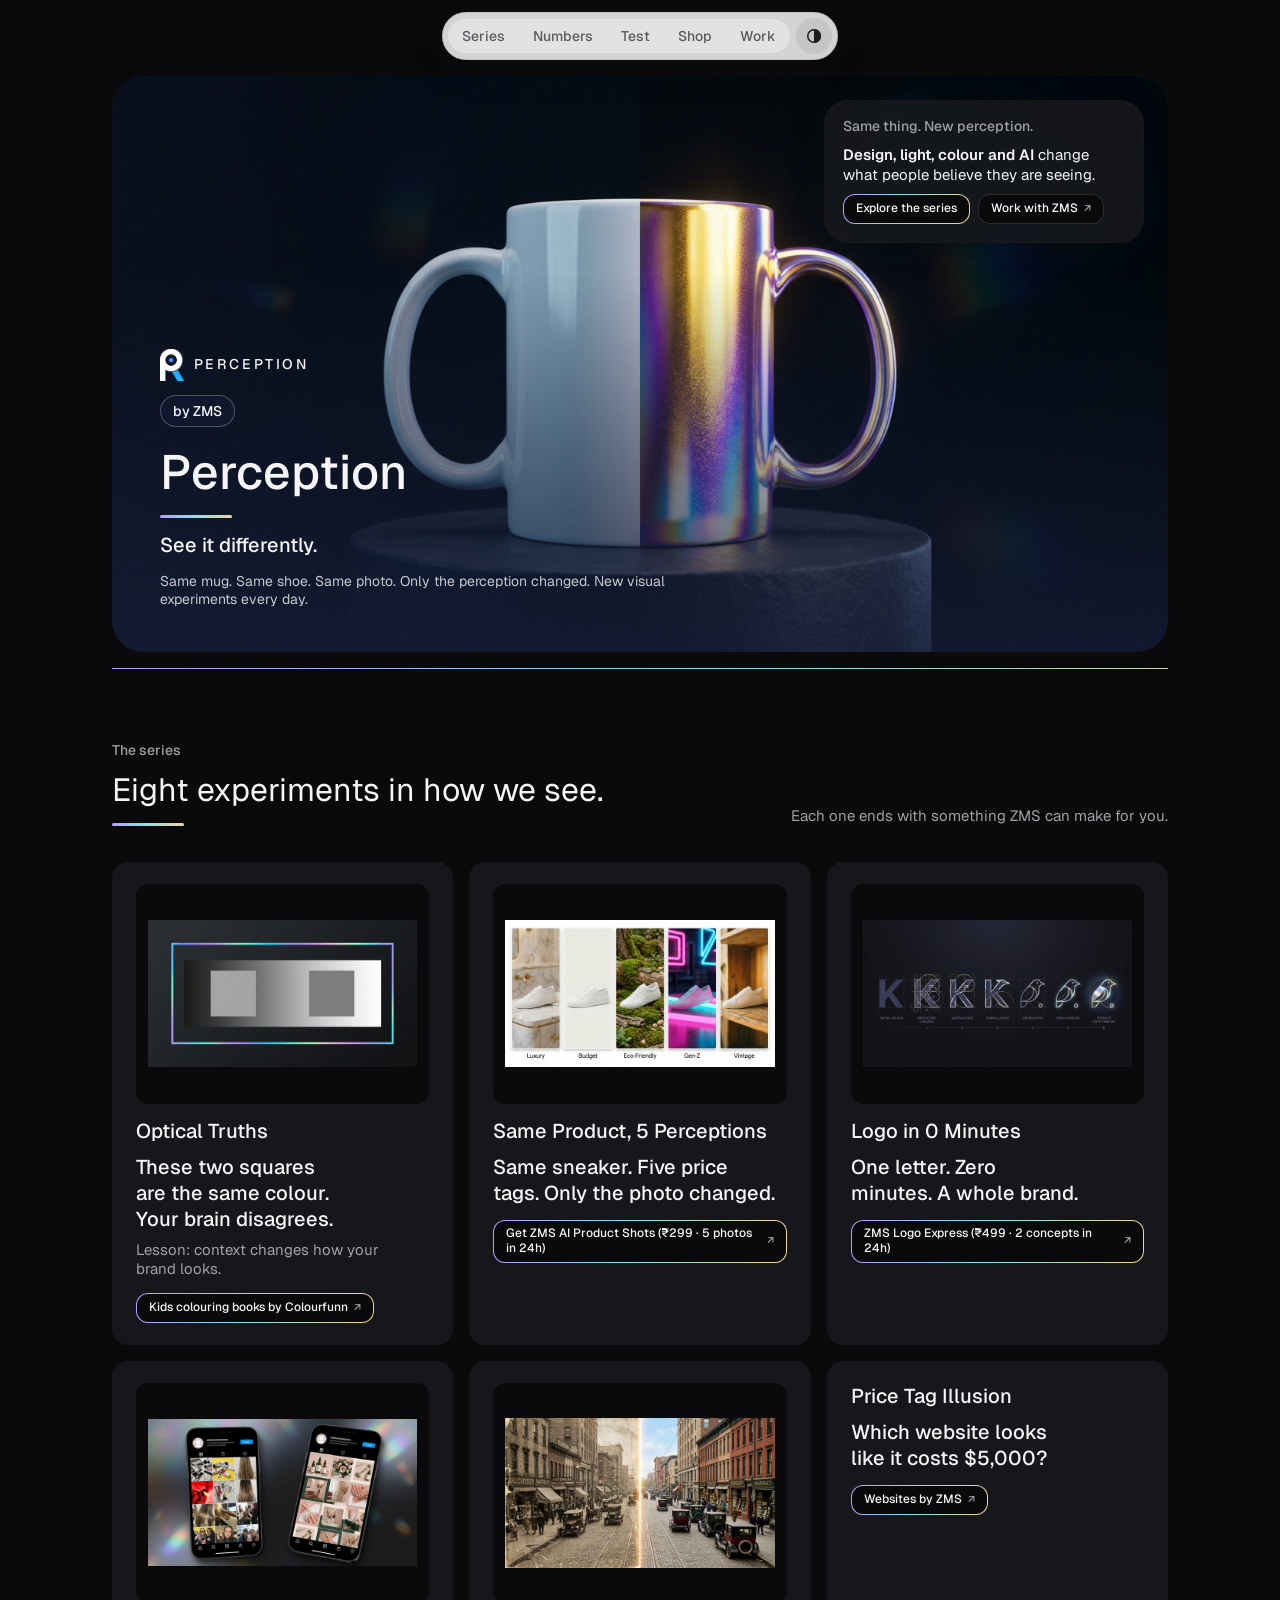
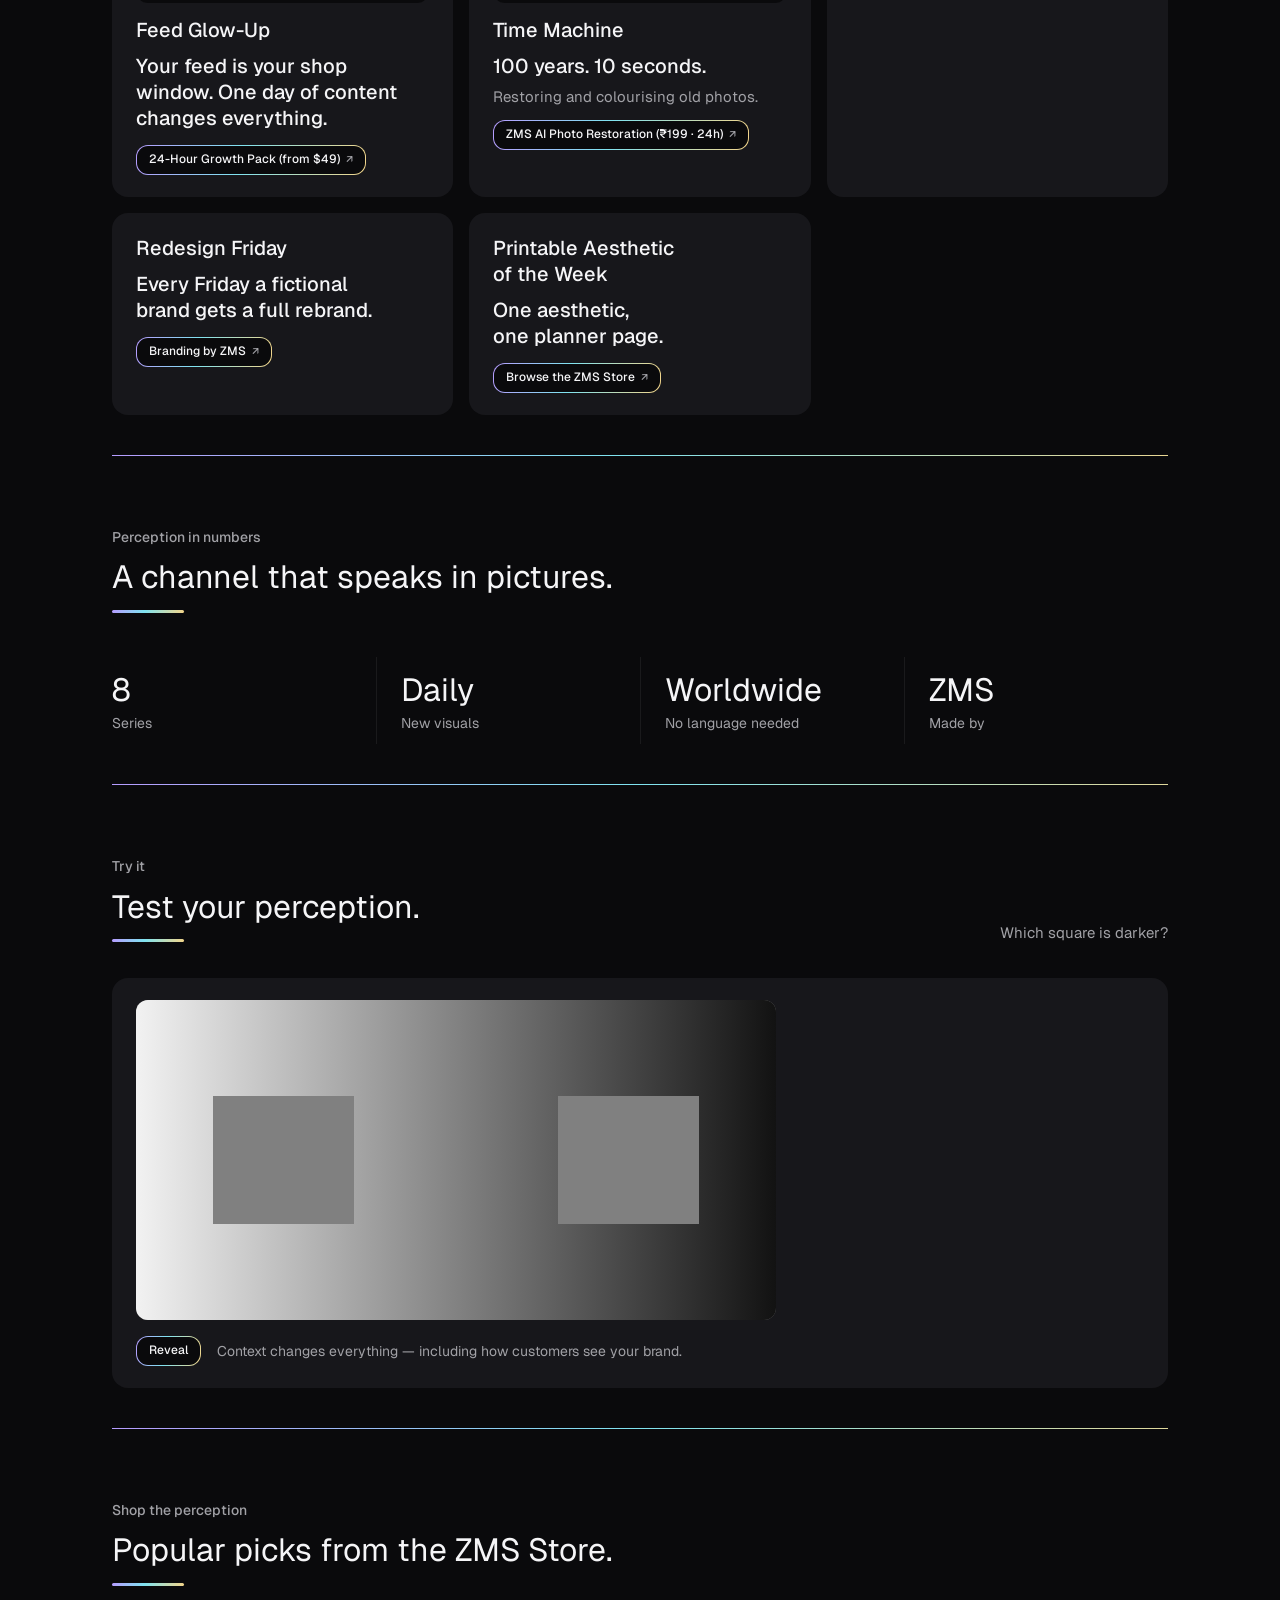
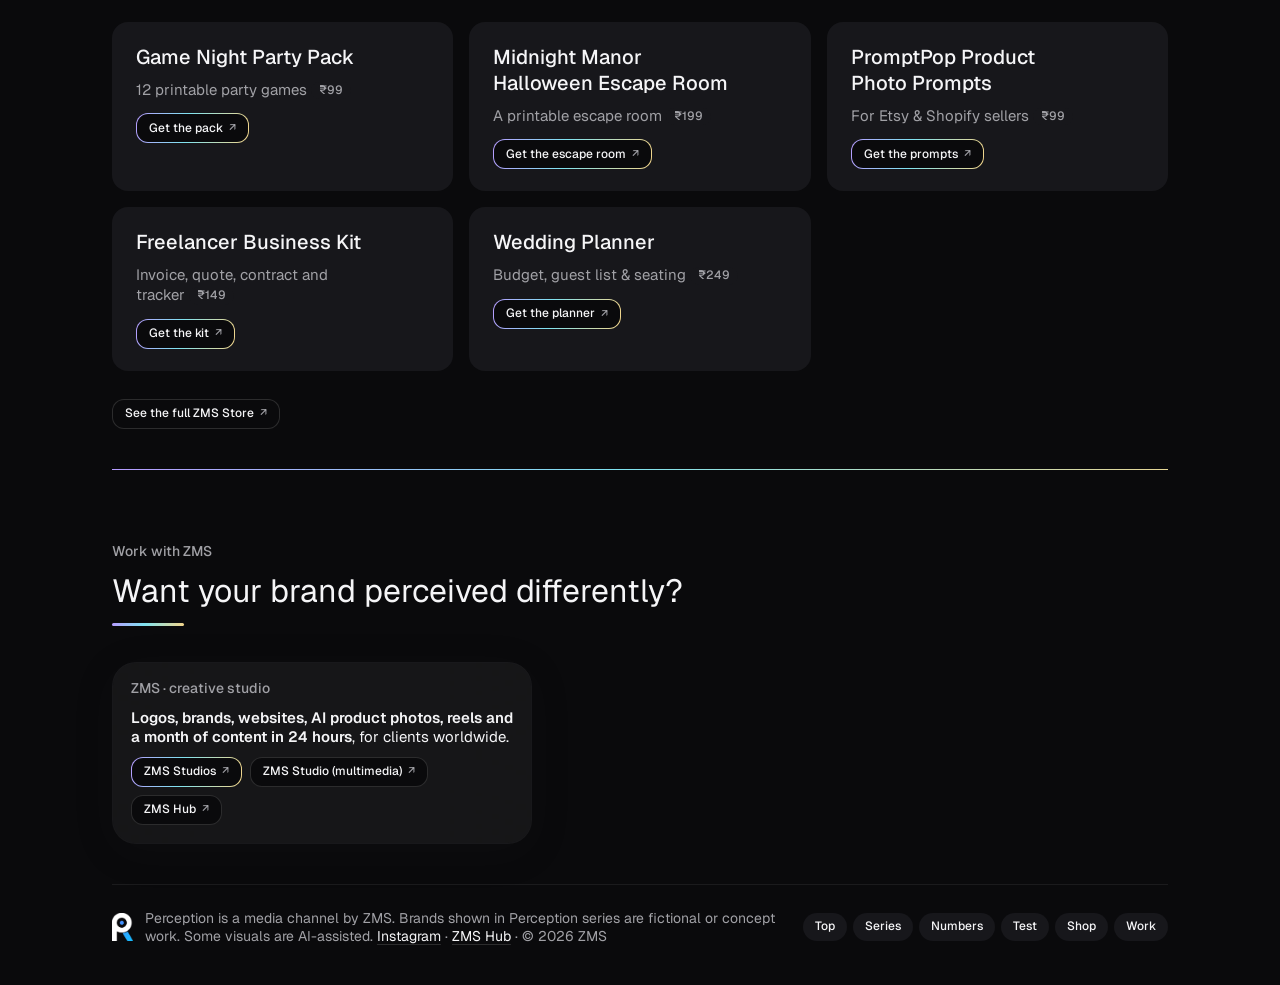
==== perception/index.html @ f908255f "Launch Perception hub" ====
<!doctype html>
<html lang="en" data-theme="dark">
  <head>
    <meta charset="utf-8" />
    <meta name="viewport" content="width=device-width, initial-scale=1" />
    <title>Perception by ZMS — See it differently.</title>
    <link rel="preconnect" href="https://fonts.googleapis.com" />
    <link rel="preconnect" href="https://fonts.gstatic.com" crossorigin />
    <link
      rel="stylesheet"
      href="https://fonts.googleapis.com/css2?family=Geist:wght@400;500;600&family=Geist+Mono:wght@400&display=swap"
    />
    <link rel="icon" type="image/png" href="perception-avatar.png" />
    <link rel="apple-touch-icon" href="perception-avatar.png" />
    <link rel="stylesheet" href="zms-ui.css" />
    <link rel="stylesheet" href="zms-ui-hero.css" />
    <style>
      /* Perception look: near-black page with a holographic chrome accent */
      :root {
        --x-holo: linear-gradient(100deg, #b69cff 0%, #7fe3f0 45%, #f3d58a 100%);
      }
      :root[data-theme="dark"] {
        --fill-primary-on: #0a0a0c;
        --fill-tertiary: #17171b;
      }
      .x-holo::after {
        content: "";
        display: block;
        width: 72px;
        height: 3px;
        margin-top: 12px;
        border-radius: var(--r-pill);
        background: var(--x-holo);
      }
      .main > .section {
        border-top: 1px solid transparent;
        border-image: var(--x-holo) 1;
        border-image-width: 1px 0 0 0;
      }
      .x-chrome {
        border: 1px solid transparent;
        background:
          linear-gradient(var(--fill-primary-on), var(--fill-primary-on)) padding-box,
          var(--x-holo) border-box;
      }

      /* Test your perception */
      .x-illusion {
        display: grid;
        gap: 16px;
        padding: 22px 24px;
        border-radius: var(--r-m);
        background: var(--fill-tertiary);
      }
      .x-illusion__stage {
        position: relative;
        aspect-ratio: 2 / 1;
        max-height: 320px;
        border-radius: var(--r-s);
        overflow: hidden;
        background: #6e6e6e;
      }
      .x-illusion__grad {
        position: absolute;
        inset: 0;
        background: linear-gradient(90deg, #f2f2f2 0%, #121212 100%);
        transition: opacity 900ms var(--ease-out);
      }
      .x-illusion__sq,
      .x-illusion__bar {
        position: absolute;
        background: #808080;
      }
      .x-illusion__sq {
        top: 30%;
        width: 22%;
        height: 40%;
      }
      .x-illusion__sq--a { left: 12%; }
      .x-illusion__sq--b { right: 12%; }
      .x-illusion__bar {
        top: 44%;
        left: 34%;
        width: 32%;
        height: 12%;
        transform: scaleX(0);
        transform-origin: left center;
        transition: transform 900ms var(--ease-out);
      }
      .x-illusion.is-revealed .x-illusion__bar { transform: scaleX(1); }
      .x-illusion.is-revealed .x-illusion__grad { opacity: 0; transition-delay: 700ms; }
      .x-illusion__row { display: flex; flex-wrap: wrap; align-items: center; gap: 12px 16px; }
      .x-illusion__row p { color: var(--text-secondary); font: var(--type-small); }
      .x-illusion button.btn { cursor: pointer; }
      @media (prefers-reduced-motion: reduce) {
        .x-illusion__bar, .x-illusion__grad { transition: none; }
      }

      /* Perception logo mark: white on dark theme, dark on light theme */
      .x-brand { display: inline-flex; align-items: center; gap: 10px; justify-self: start; }
      .x-brand__mark { height: 32px; width: auto; flex: none; object-fit: contain; }
      .x-brand__word { font: var(--type-label); letter-spacing: 0.18em; }
      .foot .x-brand { display: flex; gap: 12px; flex: 1 1 24rem; min-width: 0; }
      .foot .x-brand__mark { height: 28px; }
      .x-mark--dark { display: none; }
      :root[data-theme="light"] .x-mark--white { display: none; }
      :root[data-theme="light"] .x-mark--dark { display: block; }
      @media (prefers-color-scheme: light) {
        :root:not([data-theme]) .x-mark--white { display: none; }
        :root:not([data-theme]) .x-mark--dark { display: block; }
      }
    </style>
  </head>
  <body>
    <div class="page" id="top">
      <header class="nav glass" data-auto></header>
      <main class="main">
        <section class="hero">
          <img class="hero__img" src="perception-hero.png" alt="A white mug split down the middle: plain on one side, lit in holographic luxury light on the other" />
          <div class="hero__copy">
            <div class="x-brand">
              <img class="x-brand__mark" src="perception-mark-white.png" alt="Perception logo" width="861" height="1151" />
              <span class="x-brand__word">PERCEPTION</span>
            </div>
            <p class="hero__eyebrow">by ZMS</p>
            <h1 class="x-holo">Perception</h1>
            <p class="hero__sub">See it differently.</p>
            <p class="hero__meta">Same mug. Same shoe. Same photo. Only the perception changed. New visual experiments every day.</p>
          </div>
          <aside class="callout" aria-label="Next step">
            <p class="callout__head">Same thing. New perception.</p>
            <p class="callout__lead">
              <strong>Design, light, colour and AI</strong> change what people believe they are seeing.
            </p>
            <div class="links">
              <a class="btn x-chrome" href="#series">Explore the series</a>
              <a class="btn" href="https://zerominutestudios.ing.ng" target="_blank" rel="noopener">Work with ZMS</a>
            </div>
          </aside>
        </section>

        <section class="section" id="series" data-nav="Series">
          <div class="head">
            <p class="head__eyebrow">The series</p>
            <h2 class="x-holo">Eight experiments in how we see.</h2>
            <p class="head__sub">Each one ends with something ZMS can make for you.</p>
          </div>
          <div class="cards">
            <div>
              <figure class="cards__media"><img src="series-optical.png" alt="Optical Truths: two same-colour squares that look different" /></figure>
              <h3>Optical Truths</h3>
              <p class="quote">These two squares are the same colour. Your brain disagrees.</p>
              <p class="sub">Lesson: context changes how your brand looks.</p>
              <div class="links" style="margin-top: 14px">
                <a class="btn x-chrome" href="https://superprofile.bio/vp/colourfunn-both-books-bundle---40-coloring-pages" target="_blank" rel="noopener">Kids colouring books by Colourfunn</a>
              </div>
            </div>
            <div>
              <figure class="cards__media"><img src="series-5perceptions.png" alt="One sneaker photographed five ways" /></figure>
              <h3>Same Product, 5 Perceptions</h3>
              <p class="quote">Same sneaker. Five price tags. Only the photo changed.</p>
              <div class="links" style="margin-top: 14px">
                <a class="btn x-chrome" href="https://superprofile.bio/vp/zms-ai-product-shots---5-ai-product-photos-in-24h" target="_blank" rel="noopener">Get ZMS AI Product Shots (₹299 · 5 photos in 24h)</a>
              </div>
            </div>
            <div>
              <figure class="cards__media"><img src="series-logo.png" alt="A single letter turned into a brand mark" /></figure>
              <h3>Logo in 0 Minutes</h3>
              <p class="quote">One letter. Zero minutes. A whole brand.</p>
              <div class="links" style="margin-top: 14px">
                <a class="btn x-chrome" href="https://zmshub.github.io/zms/logo/" target="_blank" rel="noopener">ZMS Logo Express (₹499 · 2 concepts in 24h)</a>
              </div>
            </div>
            <div>
              <figure class="cards__media"><img src="series-feed.png" alt="A social feed before and after a glow-up" /></figure>
              <h3>Feed Glow-Up</h3>
              <p class="quote">Your feed is your shop window. One day of content changes everything.</p>
              <div class="links" style="margin-top: 14px">
                <a class="btn x-chrome" href="https://zmshub.github.io/zms/growth-pack/" target="_blank" rel="noopener">24-Hour Growth Pack (from $49)</a>
              </div>
            </div>
            <div>
              <figure class="cards__media"><img src="series-timemachine.png" alt="An old photo restored and colourised" /></figure>
              <h3>Time Machine</h3>
              <p class="quote">100 years. 10 seconds.</p>
              <p class="sub">Restoring and colourising old photos.</p>
              <div class="links" style="margin-top: 14px">
                <a class="btn x-chrome" href="https://superprofile.bio/vp/zms-ai-photo-restoration---restore-and-colourize-old-photos-in-24h-233" target="_blank" rel="noopener">ZMS AI Photo Restoration (₹199 · 24h)</a>
              </div>
            </div>
            <div>
              <h3>Price Tag Illusion</h3>
              <p class="quote">Which website looks like it costs $5,000?</p>
              <div class="links" style="margin-top: 14px">
                <a class="btn x-chrome" href="https://zerominutestudios.ing.ng" target="_blank" rel="noopener">Websites by ZMS</a>
              </div>
            </div>
            <div>
              <h3>Redesign Friday</h3>
              <p class="quote">Every Friday a fictional brand gets a full rebrand.</p>
              <div class="links" style="margin-top: 14px">
                <a class="btn x-chrome" href="https://zerominutestudios.ing.ng" target="_blank" rel="noopener">Branding by ZMS</a>
              </div>
            </div>
            <div>
              <h3>Printable Aesthetic of the Week</h3>
              <p class="quote">One aesthetic, one planner page.</p>
              <div class="links" style="margin-top: 14px">
                <a class="btn x-chrome" href="https://zmshub.github.io/zms/store/" target="_blank" rel="noopener">Browse the ZMS Store</a>
              </div>
            </div>
          </div>
        </section>

        <section class="section" id="numbers" data-nav="Numbers">
          <div class="head">
            <p class="head__eyebrow">Perception in numbers</p>
            <h2 class="x-holo">A channel that speaks in pictures.</h2>
          </div>
          <div class="stats">
            <div class="stat"><span class="stat__fig">8</span><span class="stat__label">Series</span></div>
            <div class="stat"><span class="stat__fig">Daily</span><span class="stat__label">New visuals</span></div>
            <div class="stat"><span class="stat__fig">Worldwide</span><span class="stat__label">No language needed</span></div>
            <div class="stat"><span class="stat__fig">ZMS</span><span class="stat__label">Made by</span></div>
          </div>
        </section>

        <section class="section" id="test" data-nav="Test">
          <div class="head">
            <p class="head__eyebrow">Try it</p>
            <h2 class="x-holo">Test your perception.</h2>
            <p class="head__sub">Which square is darker?</p>
          </div>
          <div class="x-illusion" id="illusion">
            <div class="x-illusion__stage" role="img" aria-label="Two grey squares on a light-to-dark gradient. They are the same grey, #808080.">
              <div class="x-illusion__grad"></div>
              <div class="x-illusion__sq x-illusion__sq--a"></div>
              <div class="x-illusion__bar"></div>
              <div class="x-illusion__sq x-illusion__sq--b"></div>
            </div>
            <div class="x-illusion__row">
              <button class="btn x-chrome" type="button" id="illusion-btn" aria-pressed="false">Reveal</button>
              <p id="illusion-msg" aria-live="polite">Context changes everything — including how customers see your brand.</p>
            </div>
          </div>
        </section>

        <section class="section" id="shop" data-nav="Shop">
          <div class="head">
            <p class="head__eyebrow">Shop the perception</p>
            <h2 class="x-holo">Popular picks from the ZMS Store.</h2>
          </div>
          <div class="cards">
            <div>
              <h3>Game Night Party Pack</h3>
              <p class="sub">12 printable party games <span class="pill">₹99</span></p>
              <div class="links" style="margin-top: 14px">
                <a class="btn x-chrome" href="https://superprofile.bio/vp/6accd9296ac2510013c0f68a" target="_blank" rel="noopener">Get the pack</a>
              </div>
            </div>
            <div>
              <h3>Midnight Manor Halloween Escape Room</h3>
              <p class="sub">A printable escape room <span class="pill">₹199</span></p>
              <div class="links" style="margin-top: 14px">
                <a class="btn x-chrome" href="https://superprofile.bio/vp/6aced961f5886e0013cdf75c" target="_blank" rel="noopener">Get the escape room</a>
              </div>
            </div>
            <div>
              <h3>PromptPop Product Photo Prompts</h3>
              <p class="sub">For Etsy &amp; Shopify sellers <span class="pill">₹99</span></p>
              <div class="links" style="margin-top: 14px">
                <a class="btn x-chrome" href="https://superprofile.bio/vp/promptpop-product-photo-prompts-for-etsy---shopify-sellers--100-ai-prompts" target="_blank" rel="noopener">Get the prompts</a>
              </div>
            </div>
            <div>
              <h3>Freelancer Business Kit</h3>
              <p class="sub">Invoice, quote, contract and tracker <span class="pill">₹149</span></p>
              <div class="links" style="margin-top: 14px">
                <a class="btn x-chrome" href="https://superprofile.bio/vp/freelancer-business-kit---invoice--quote--contract---tracker" target="_blank" rel="noopener">Get the kit</a>
              </div>
            </div>
            <div>
              <h3>Wedding Planner</h3>
              <p class="sub">Budget, guest list &amp; seating <span class="pill">₹249</span></p>
              <div class="links" style="margin-top: 14px">
                <a class="btn x-chrome" href="https://superprofile.bio/vp/6ad2521d87e3d00014131f3f" target="_blank" rel="noopener">Get the planner</a>
              </div>
            </div>
          </div>
          <div class="links">
            <a class="btn" href="https://zmshub.github.io/zms/store/" target="_blank" rel="noopener">See the full ZMS Store</a>
          </div>
        </section>

        <section class="section" id="work" data-nav="Work">
          <div class="head">
            <p class="head__eyebrow">Work with ZMS</p>
            <h2 class="x-holo">Want your brand perceived differently?</h2>
          </div>
          <aside class="callout" aria-label="Work with ZMS">
            <p class="callout__head">ZMS · creative studio</p>
            <p class="callout__lead">
              <strong>Logos, brands, websites, AI product photos, reels and a month of content in 24 hours</strong>, for clients worldwide.
            </p>
            <div class="links">
              <a class="btn x-chrome" href="https://zerominutestudios.ing.ng" target="_blank" rel="noopener">ZMS Studios</a>
              <a class="btn" href="https://zerominutestudio.ing.ng" target="_blank" rel="noopener">ZMS Studio (multimedia)</a>
              <a class="btn" href="https://zmshub.github.io/" target="_blank" rel="noopener">ZMS Hub</a>
            </div>
          </aside>
        </section>
      </main>
      <footer class="foot">
        <div class="x-brand">
          <img class="x-brand__mark x-mark--white" src="perception-mark-white.png" alt="Perception logo" width="861" height="1151" />
          <img class="x-brand__mark x-mark--dark" src="perception-mark-dark.png" alt="Perception logo" width="861" height="1151" />
        <p>
          Perception is a media channel by ZMS. Brands shown in Perception series are fictional or concept work. Some visuals are AI-assisted.
          <a class="link" href="https://www.instagram.com/zerominutestudios/" target="_blank" rel="noopener">Instagram</a> ·
          <a class="link" href="https://zmshub.github.io/" target="_blank" rel="noopener">ZMS Hub</a> · © 2026 ZMS
        </p>
        </div>
        <nav aria-label="Back to sections" data-auto></nav>
      </footer>
    </div>
    <script src="zms-ui.js"></script>
    <script>
      (function () {
        var box = document.getElementById("illusion");
        var btn = document.getElementById("illusion-btn");
        var msg = document.getElementById("illusion-msg");
        var base = "Context changes everything — including how customers see your brand.";
        btn.addEventListener("click", function () {
          var on = box.classList.toggle("is-revealed");
          btn.textContent = on ? "Reset" : "Reveal";
          btn.setAttribute("aria-pressed", on ? "true" : "false");
          msg.textContent = on ? "Both squares are #808080. " + base : base;
        });
      })();
    </script>
  </body>
</html>
---- perception/zms-ui.css ----
/* ZMS UI design tokens and component styles. Each component's rules follow its @component comment. style-gates: data */

/* @component foundations */
:root {
  color-scheme: light dark;

  --text-primary: light-dark(#1d1d1f, #f5f5f7);         /* body text */
  --text-secondary: light-dark(#636366, #a1a1a6);       /* supporting grey text */
  --text-tertiary: light-dark(#1d1d1f4d, #f5f5f74d);    /* hollow dots, faint marks; never body text */
  --text-primary-on: light-dark(#f5f5f7, #1d1d1f);      /* text on --fill-primary */
  --text-secondary-on: light-dark(#aeaeb2, #5c5c60);    /* grey text on --fill-primary */
  --fill-primary: light-dark(#1d1d1f, #f5f5f7);         /* the strong fill: solid chips, the nav, the badge */
  --fill-primary-on: light-dark(#f5f5f7, #1d1d1f);      /* the page background */
  --fill-secondary: light-dark(#1d1d1f80, #f5f5f780);
  --fill-tertiary: light-dark(#e8e8ea, #2a2a2d);        /* the grey card, panel and row tint */
  --fill-segment: light-dark(#3a3a3c, #e2e2e4);         /* the nav's tab track */
  --fill-system-green: #00a665;                         /* status: done, ready */
  --fill-system-orange: #ff4d00;                        /* status: now, current */
  --fill-system-red: light-dark(#da2f35, #f1555b);      /* status: blocked, error */
  --transparent-primary: light-dark(#1d1d1f4d, #f5f5f74d);
  --stroke-primary: light-dark(#1d1d1f24, #f5f5f724);   /* strong hairline */
  --stroke-secondary: light-dark(#1d1d1f12, #f5f5f712); /* faint hairline between rows */
  --stroke-primary-on: light-dark(#f5f5f71a, #1d1d1f1a);
  --stroke-composer: light-dark(#f5f5f780, #1d1d1f80);  /* the callout's glass edge */
  --stroke-system-orange: #ff4d0026;
  --hover-wash: light-dark(#1d1d1f0d, #f5f5f70d);
  --hover-wash-primary-on: light-dark(#f9f9fa26, #1d1d1f14);

  /* The hero is light text over a dark photo in both themes. */
  --hero-surface: #161f39;
  --hero-text: #f5f5f7;
  --hero-text-muted: #f5f5f7cc;
  --hero-scrim-strong: rgb(22 31 57 / 0.78);
  --hero-scrim-soft: rgb(22 31 57 / 0.3);
  --hero-scrim-side: rgb(22 31 57 / 0.45);
  --hero-glass: rgb(22 31 57 / 0.42);
  --hero-glass-faint: rgb(22 31 57 / 0.35);
  --hero-glass-stroke: rgb(245 245 247 / 0.28);

  --mat-regular: light-dark(rgb(255 255 255 / 0.56), rgb(29 29 31 / 0.55));
  --mat-thin: light-dark(rgb(255 255 255 / 0.22), rgb(29 29 31 / 0.4));
  --mat-agent: light-dark(rgb(255 255 255 / 0.84), rgb(29 29 31 / 0.66));
  --mat-inverse: color-mix(in srgb, var(--fill-primary) 86%, transparent);  /* the nav: dark on light, light on dark */
  --zms-ui-blur: blur(50px) saturate(1.6);
  --zms-ui-shadow: 0 8px 40px #1d1d1f1f;

  --sans: "GT Standard", "GT Standard L", "Geist", -apple-system, BlinkMacSystemFont, "Helvetica Neue", sans-serif;
  --lh: 1.3;                                            /* every text style is 130% */
  --weight-light: 300;
  --weight-regular: 400;
  --weight-medium: 500;
  --weight-bold: 600;
  --size-caption: 12px;                                 /* the smallest text allowed */
  --size-meta: 13px;
  --size-small: 14px;
  --size-body: 15px;
  --size-prose: 16px;
  --size-heading: 20px;
  --size-figure: clamp(24px, 3vw, 32px);
  --size-title: clamp(26px, 3vw, 32px);
  --size-display: clamp(34px, 5vw, 48px);
  --size-lede: clamp(16px, 1.7vw, 20px);

  --type-caption: var(--weight-regular) var(--size-caption)/var(--lh) var(--sans);
  --type-tag: var(--weight-medium) var(--size-caption)/var(--lh) var(--sans);
  --type-small: var(--weight-regular) var(--size-small)/var(--lh) var(--sans);
  --type-label: var(--weight-medium) var(--size-small)/var(--lh) var(--sans);
  --type-body: var(--weight-regular) var(--size-body)/var(--lh) var(--sans);
  --type-body-strong: var(--weight-medium) var(--size-body)/var(--lh) var(--sans);
  --type-heading: var(--weight-medium) var(--size-heading)/var(--lh) var(--sans);
  --type-lede: var(--weight-medium) var(--size-lede)/var(--lh) var(--sans);
  --type-figure: var(--weight-regular) var(--size-figure)/var(--lh) var(--sans);
  --type-title: var(--weight-regular) var(--size-title)/var(--lh) var(--sans);
  --type-display: var(--weight-medium) var(--size-display)/var(--lh) var(--sans);
  --type-numeral: var(--weight-regular) 48px/1 var(--sans);

  --r-s: 12px;
  --r-m: 16px;
  --r-l: 24px;
  --r-xl: 32px;
  --r-pill: 100px;

  --ease-out: cubic-bezier(0.23, 1, 0.32, 1);
  --dur-quick: 160ms;
  --dur-draw: 1400ms;

  --page-max: 1120px;
  --gutter: clamp(16px, 3vw, 32px);                     /* the page's side padding */
  --tap: 44px;                                          /* the smallest touch target */
}
:root[data-theme="light"] { color-scheme: light; }
:root[data-theme="dark"] { color-scheme: dark; }

* { box-sizing: border-box; }
html { -webkit-text-size-adjust: 100%; scroll-behavior: smooth; }
@media (prefers-reduced-motion: reduce) { html { scroll-behavior: auto; } }

body {
  margin: 0;
  background: var(--fill-primary-on);
  color: var(--text-primary);
  font: var(--type-body);
  -webkit-font-smoothing: antialiased;
  overflow-x: hidden;
}

img { max-width: 100%; display: block; }
figure { margin-inline: 0; }
a { color: inherit; }
b, strong { font-weight: var(--weight-bold); }
p { margin: 0; text-wrap: pretty; }
h1, h2, h3 { margin: 0; text-wrap: balance; }
small { font-size: max(var(--size-caption), 0.85em); }
.sub { color: var(--text-secondary); }

:focus-visible { outline: 2px solid var(--fill-primary); outline-offset: 3px; border-radius: 6px; }

/* @component page */
.page {
  max-width: var(--page-max);
  margin: 0 auto;
  padding-inline: var(--gutter);
  padding-block: 12px 40px;
  display: grid;
  grid-template-columns: minmax(0, 1fr);
  gap: 16px;
}
.main { display: grid; grid-template-columns: minmax(0, 1fr); gap: 16px; min-width: 0; }

.glass {
  background: var(--mat-inverse);
  -webkit-backdrop-filter: var(--zms-ui-blur);
  backdrop-filter: var(--zms-ui-blur);
  border: 1px solid var(--stroke-primary-on);
}
.nav {
  position: sticky;
  top: calc(env(safe-area-inset-top, 0px) + 12px);
  z-index: 20;
  justify-self: center;
  max-width: 100%;
  display: flex;
  align-items: center;
  gap: 6px;
  padding: 5px;
  border-radius: var(--r-pill);
  box-shadow: var(--zms-ui-shadow);
}
.nav :focus-visible { outline-color: var(--fill-primary-on); }
.seg {
  display: flex;
  min-width: 0;
  overflow-x: auto;
  scrollbar-width: none;
  border-radius: var(--r-pill);
  background: var(--fill-segment);
}
.seg::-webkit-scrollbar { display: none; }
.seg a {
  flex: none;
  padding: 8px 14px;
  border-radius: var(--r-pill);
  font: var(--type-label);
  color: var(--text-secondary-on);
  text-decoration: none;
  white-space: nowrap;
}
.seg a:hover { color: var(--text-primary-on); }
/* The active tab carries its own fill so its text is measured against it. */
.seg a[aria-current="true"] { background: var(--fill-primary-on); color: var(--text-primary); }
.theme-btn {
  flex: none;
  width: 36px; height: 36px;
  display: grid;
  place-items: center;
  border: 0;
  border-radius: 50%;
  background: var(--hover-wash-primary-on);
  color: var(--text-primary-on);
  cursor: pointer;
}
.theme-btn:hover { box-shadow: inset 0 0 0 100px var(--hover-wash-primary-on); }
.theme-btn::before { content: ""; width: 14px; height: 14px; border-radius: 50%; box-shadow: inset 0 0 0 1.5px currentColor; background: linear-gradient(to right, light-dark(currentColor, transparent) 50%, light-dark(transparent, currentColor) 50%); }
@media (max-width: 599px) {
  .seg a { display: flex; align-items: center; min-height: var(--tap); }
  .theme-btn { width: var(--tap); height: var(--tap); }
}

/* @component footer */
.foot {
  display: flex;
  flex-wrap: wrap;
  align-items: center;
  justify-content: space-between;
  gap: 16px 24px;
  padding-top: 24px;
  border-top: 1px solid var(--stroke-secondary);
  font-size: var(--size-small);
  color: var(--text-secondary);
}
.foot strong { color: var(--text-primary); }
.foot nav { display: flex; flex-wrap: wrap; gap: 6px; }
.foot nav a {
  padding: 6px 12px;
  border-radius: var(--r-pill);
  background: var(--fill-tertiary);
  color: var(--text-primary);
  font: var(--type-tag);
  text-decoration: none;
}
.foot nav a:hover { box-shadow: inset 0 0 0 100px var(--hover-wash); }
.badge {
  display: inline-flex;
  align-items: center;
  gap: 10px;
  padding: 12px 16px;
  border-radius: var(--r-xl);
  background: var(--fill-primary);
  color: var(--text-primary-on);
  box-shadow: var(--zms-ui-shadow);
  font: var(--weight-medium) var(--size-body)/1.1 var(--sans);
  text-decoration: none;
}
.badge:hover { box-shadow: var(--zms-ui-shadow), inset 0 0 0 100px var(--hover-wash-primary-on); }
.zms-ui-mark { display: inline-grid; place-items: center; }
.zms-ui-mark svg { display: block; }
@media (max-width: 599px) {
  .foot nav a { display: inline-flex; align-items: center; min-height: var(--tap); min-width: var(--tap); }
  .badge { min-height: var(--tap); }
}

/* @component chip */
.chip {
  display: inline-flex;
  align-items: center;
  gap: 6px;
  padding: 4px 10px 4px 8px;
  border-radius: var(--r-pill);
  font: var(--type-tag);
  max-width: 100%;
  background: var(--fill-tertiary);
  color: var(--text-secondary);
  vertical-align: middle;
}
.chip::before {
  content: "";
  width: 7px; height: 7px;
  border-radius: 50%;
  flex: none;
  box-shadow: inset 0 0 0 1.5px var(--text-tertiary);
}
.chip--solid { background: var(--fill-primary); color: var(--text-primary-on); }
.chip--solid::before { background: var(--fill-system-green); box-shadow: none; }
td .chip { white-space: nowrap; }
/* @component dot */
.dot {
  display: inline-flex;
  align-items: center;
  gap: 6px;
  margin-top: 4px;
  font: var(--type-tag);
  color: var(--text-primary);
}
.dot::before { content: ""; width: 7px; height: 7px; border-radius: 50%; background: var(--fill-system-green); }
tbody th .dot { display: flex; width: fit-content; }
/* @component pill */
.pill {
  display: inline-block;
  padding: 1px 8px;
  border-radius: var(--r-pill);
  background: var(--fill-tertiary);
  color: var(--text-secondary);
  font: var(--type-tag);
  white-space: normal;
  vertical-align: 1px;
}
/* @component button, link and links */
.btn {
  display: inline-flex;
  align-items: center;
  gap: 6px;
  min-height: 30px;
  padding: 5px 12px;
  border-radius: var(--r-s);
  background: var(--fill-primary-on);
  color: var(--text-primary);
  border: 1px solid var(--stroke-primary);
  font: var(--type-tag);
  text-decoration: none;
  max-width: 100%;
  transition: box-shadow var(--dur-quick) ease;
}
.btn:hover { box-shadow: inset 0 0 0 100px var(--hover-wash); }
.btn[target="_blank"]::after { content: "\2197"; font-size: 11px; color: var(--text-secondary); }
.link {
  color: var(--text-primary);
  text-decoration: underline;
  text-decoration-color: var(--stroke-primary);
  text-underline-offset: 3px;
  max-width: 100%;
  overflow-wrap: anywhere;
}
.link:hover { text-decoration-color: currentColor; }
.links { display: flex; flex-wrap: wrap; gap: 8px; }
@media (pointer: coarse), (max-width: 599px) { .btn { min-height: var(--tap); padding-inline: 14px; } }
@media (max-width: 599px) {
  .link { display: inline-flex; align-items: center; min-width: var(--tap); min-height: var(--tap); margin: -13px 0; vertical-align: middle; }
}
/* @component text and fineprint */
.prose { display: grid; gap: 12px; max-width: 68ch; font-size: var(--size-prose); }
.fineprint { font-size: var(--size-small); color: var(--text-secondary); max-width: 70ch; }
/* @component hero */
.hero {
  position: relative;
  min-height: clamp(460px, 64vh, 660px);
  border-radius: var(--r-xl);
  overflow: hidden;
  display: flex;
  align-items: flex-end;
  color: var(--hero-text);
  isolation: isolate;
  box-shadow: var(--zms-ui-shadow);
  background: var(--hero-surface);
}
/* Without a photo the hero is as tall as its copy, so the callout sits beside the copy instead of over it. */
.hero:not(:has(.hero__img)) { min-height: 0; background: var(--hero-surface) center / cover no-repeat; }
.hero:not(:has(.hero__img))::after { background: linear-gradient(to right, var(--hero-scrim-side) 0%, transparent 60%); }
@media (min-width: 761px) {
  .hero:not(:has(.hero__img)) > .callout { position: static; flex: none; align-self: flex-start; margin: clamp(16px, 2.4vw, 24px) clamp(16px, 2.4vw, 24px) clamp(16px, 2.4vw, 24px) auto; }
}
.hero__img {
  position: absolute;
  inset: 0;
  width: 100%;
  height: 100%;
  object-fit: cover;
  object-position: 40% 60%;
  z-index: -2;
}
.hero::after {
  content: "";
  position: absolute;
  inset: 0;
  z-index: -1;
  background:
    linear-gradient(to top, var(--hero-scrim-strong) 0%, var(--hero-scrim-soft) 42%, transparent 66%),
    linear-gradient(to right, var(--hero-scrim-side) 0%, transparent 60%);
}
.hero__copy {
  display: grid;
  gap: 14px;
  max-width: 40rem;
  padding: clamp(24px, 4vw, 48px);
  padding-bottom: clamp(28px, 3.4vw, 44px);
}
.hero__eyebrow {
  justify-self: start;
  padding: 6px 12px;
  border-radius: var(--r-pill);
  background: var(--hero-glass);
  border: 1px solid var(--hero-glass-stroke);
  -webkit-backdrop-filter: var(--zms-ui-blur);
  backdrop-filter: var(--zms-ui-blur);
  font: var(--type-label);
}
.hero h1 { font: var(--type-display); letter-spacing: 0; }
.hero h1 em { font-style: normal; }
.hero__sub { font: var(--type-lede); max-width: 34ch; }
.hero__meta { font-size: var(--size-small); color: var(--hero-text-muted); }
.hero__credit {
  position: absolute;
  right: clamp(20px, 3vw, 32px);
  bottom: 16px;
  padding: 4px 10px;
  border-radius: var(--r-pill);
  background: var(--hero-glass-faint);
  -webkit-backdrop-filter: var(--zms-ui-blur);
  backdrop-filter: var(--zms-ui-blur);
  font: var(--type-caption);
  color: var(--hero-text-muted);
}
.hero > .callout {
  position: absolute;
  top: clamp(16px, 2.4vw, 24px);
  right: clamp(16px, 2.4vw, 24px);
  width: min(320px, calc(100% - 32px));
}
@media (max-width: 760px) {
  .hero { flex-direction: column; justify-content: flex-end; align-items: stretch; min-height: 0; }
  .hero__img { object-position: 22% 50%; }
  .hero__copy { padding-top: 260px; padding-bottom: 28px; }
  .hero:not(:has(.hero__img)) .hero__copy { padding-top: clamp(24px, 4vw, 48px); }
  .hero__credit { top: 16px; right: 16px; bottom: auto; }
  .hero > .callout { position: static; width: auto; margin: 0 12px 12px; }
}
/* @component callout */
.callout {
  max-width: 420px;
  display: grid;
  gap: 10px;
  padding: 16px 18px 18px;
  border-radius: var(--r-l);
  background: var(--mat-agent);
  -webkit-backdrop-filter: var(--zms-ui-blur);
  backdrop-filter: var(--zms-ui-blur);
  border: 1px solid var(--stroke-composer);
  box-shadow: var(--zms-ui-shadow);
  color: var(--text-primary);
  font-size: var(--size-small);
}
.callout__head { display: flex; align-items: center; gap: 8px; color: var(--text-secondary); font-weight: var(--weight-medium); }
.callout__head svg { color: var(--text-primary); }
.callout__lead { font-size: var(--size-body); }
.callout .fineprint { font-size: var(--size-caption); }
.callout .btn { justify-self: start; }
/* @component stats */
.stats { display: grid; grid-auto-flow: column; grid-auto-columns: minmax(0, 1fr); padding-top: 8px; }
.stat {
  display: grid;
  grid-template-rows: 1fr auto;
  gap: 4px;
  padding: 12px 24px;
  border-left: 1px solid var(--stroke-secondary);
}
.stat:first-child { border-left: 0; padding-left: 0; }
.stat__fig { font: var(--type-figure); font-variant-numeric: tabular-nums; }
.stat__label { font-size: var(--size-small); color: var(--text-secondary); }
@media (max-width: 760px) {
  .stats { grid-auto-flow: row; grid-template-columns: auto minmax(0, 1fr); column-gap: 12px; padding-top: 0; }
  .stat { grid-column: 1 / -1; grid-template-columns: subgrid; align-items: baseline; gap: 12px; padding: 14px 0; border-left: 0; border-top: 1px solid var(--stroke-secondary); }
  .stat:first-child { border-top: 0; }
}
/* @component section */
.section {
  padding-block: clamp(40px, 6vw, 72px) clamp(16px, 2vw, 24px);
  border-top: 1px solid var(--stroke-secondary);
  scroll-margin-top: calc(env(safe-area-inset-top, 0px) + 72px); /* Clears the sticky .nav: its top offset plus its tallest height, 56px. */
  min-width: 0;
}
.section > * + * { margin-top: clamp(20px, 2.4vw, 28px); }
.section > .head + * { margin-top: 0; }
.head {
  display: grid;
  grid-template-columns: minmax(0, 1.65fr) minmax(0, 1fr);
  gap: 10px 40px;
  align-items: end;
  margin-bottom: clamp(24px, 3vw, 36px);
}
.head__eyebrow { grid-column: 1 / -1; font: var(--type-label); color: var(--text-secondary); }
.head h2 { font: var(--type-title); }
.head__sub { justify-self: end; font-size: var(--size-body); color: var(--text-secondary); max-width: 44ch; text-align: right; }
@media (max-width: 900px) { .head { grid-template-columns: 1fr; } .head__sub { justify-self: start; text-align: left; } }
/* @component table */
.table-wrap { margin-inline: -12px; padding-inline: 12px; overflow-x: auto; }
table { width: 100%; border-collapse: collapse; font: var(--type-small); font-variant-numeric: tabular-nums; }
caption { text-align: left; font: var(--type-caption); color: var(--text-secondary); padding: 0 0 10px; }
th, td { text-align: left; vertical-align: top; padding: 12px; border-bottom: 1px solid var(--stroke-secondary); }
th:first-child, td:first-child { padding-left: 0; }
th:last-child, td:last-child { padding-right: 0; }
thead th {
  font: var(--type-tag);
  color: var(--text-secondary);
  border-bottom-color: var(--stroke-primary);
  padding-top: 0;
  padding-bottom: 8px;
  white-space: nowrap;
}
tbody th { font-weight: var(--weight-bold); }
tbody tr:last-child > * { border-bottom: 0; }
.rowhead { white-space: nowrap; }
td small, th small { display: block; font: var(--type-caption); color: var(--text-secondary); margin-top: 2px; }
td.num { font-weight: var(--weight-bold); white-space: nowrap; }
td.num small { white-space: normal; }
.muted { color: var(--text-secondary); }
tr.is-highlight > * { background: var(--fill-tertiary); }
tr.is-highlight > :first-child { box-shadow: -12px 0 var(--fill-tertiary); }
tr.is-highlight > :last-child { box-shadow: 12px 0 var(--fill-tertiary); }
.after-table { margin-top: 20px; padding-inline: 12px; }
@media (max-width: 599px) {
  .table-wrap table, .table-wrap tbody, .table-wrap tr, .table-wrap th, .table-wrap td { display: block; }
  .table-wrap thead { display: none; }
  .table-wrap caption { display: block; text-align: left; }
  .table-wrap tbody tr { padding: 12px 0; border-bottom: 1px solid var(--stroke-secondary); }
  .table-wrap tbody tr.is-highlight { margin-inline: -12px; padding-inline: 12px; background: var(--fill-tertiary); }
  .table-wrap tbody tr.is-highlight > * { background: none; box-shadow: none; }
  .table-wrap tbody tr > * { border-bottom: 0; padding: 2px 0; }
  .table-wrap tbody td.is-empty { display: none; }
  .table-wrap tbody td[data-label] { display: grid; grid-template-columns: minmax(0, 8em) minmax(0, 1fr); column-gap: 12px; }
  .table-wrap tbody td[data-label]::before { content: attr(data-label) " "; color: var(--text-secondary); font-size: var(--size-caption); }
  .rowhead { white-space: normal; }
}
/* @component compare */
.compare { margin-inline: -12px; overflow-x: auto; scroll-snap-type: x mandatory; }
.compare table { table-layout: fixed; min-width: calc(var(--compare-cols, 3) * 200px); }
.compare th, .compare td { scroll-snap-align: start; padding-inline: 12px; }
.compare thead th { font: var(--type-body-strong); color: var(--text-primary); white-space: normal; padding-top: 0; padding-bottom: 14px; border-bottom-color: var(--stroke-secondary); }
/* On light tiles a white product backdrop blends into the grey. */
.compare__media { position: relative; display: grid; grid-template: minmax(0, 1fr) / minmax(0, 1fr); place-items: center; width: 100%; aspect-ratio: 4 / 3; max-height: 240px; margin: 0 0 12px; padding: 16px; border-radius: var(--r-m); background: var(--fill-tertiary); }
.compare__media img { max-width: 100%; max-height: 100%; mix-blend-mode: multiply; }
.compare thead th > .chip { display: flex; width: fit-content; margin-top: 8px; }
.compare:has(.compare__media) thead th:not(:has(.compare__media))::before { content: ""; display: block; width: 100%; aspect-ratio: 4 / 3; max-height: 240px; margin-bottom: 12px; border-radius: var(--r-m); background: var(--fill-tertiary); }
:root[data-theme="dark"] .compare__media img { mix-blend-mode: normal; border-radius: var(--r-s); }
@media (prefers-color-scheme: dark) { :root:not([data-theme="light"]) .compare__media img { mix-blend-mode: normal; border-radius: var(--r-s); } }
/* The header column shrinks to nothing on screen but stays in the table, so screen readers keep each value's row header. */
.js .compare tbody th[scope="row"], .js .compare thead td:first-child { width: 0; padding: 0; border: 0; overflow: hidden; clip-path: inset(50%); white-space: nowrap; }
.js .compare td[data-label]::before { content: attr(data-label); content: attr(data-label) / ""; display: block; margin-bottom: 4px; font: var(--type-caption); color: var(--text-secondary); }
@media (max-width: 599px) { .compare table { min-width: calc(var(--compare-cols, 3) * 68vw); } }
/* @component steps */
.step {
  display: grid;
  grid-template-columns: 112px minmax(0, 1fr) minmax(220px, 0.78fr);
  gap: 16px 28px;
  padding: 28px 0;
  border-bottom: 1px solid var(--stroke-secondary);
}
.step > * { min-width: 0; }
.steps > .step:last-child { border-bottom: 0; }
.step p + p { margin-top: 8px; }
.step__num { font: var(--type-numeral); color: var(--text-primary); font-variant-numeric: tabular-nums; }
.step__eyebrow { margin-top: 8px; font: var(--type-label); color: var(--text-secondary); }
.step h3 { font: var(--type-heading); margin-bottom: 12px; }
.step__pills { list-style: none; margin: 0 0 14px; padding: 0; display: flex; flex-wrap: wrap; gap: 6px; }
.step__pills li {
  padding: 4px 10px;
  border-radius: var(--r-pill);
  border: 1px solid var(--stroke-primary);
  font-size: var(--size-meta);
  color: var(--text-secondary);
  max-width: 100%;
}
.step__pills b { color: var(--text-primary); font-weight: var(--weight-bold); }
.step__panel {
  align-self: start;
  margin: 0;
  padding: 16px 18px;
  border-radius: var(--r-m);
  background: var(--fill-tertiary);
  font-size: var(--size-small);
}
.step__panel dt { font-size: var(--size-caption); color: var(--text-secondary); margin-bottom: 2px; }
.step__panel dd { margin: 0 0 12px; }
.step__panel dd:last-child { margin-bottom: 0; }
.step__panel .fineprint { display: block; margin-top: 6px; font-size: var(--size-caption); }
.step__panel .btn { margin-top: 8px; }
.step__figure { grid-column: 2 / span 2; margin: 0; }
.step__figure img { width: 100%; height: clamp(200px, 26vw, 320px); object-fit: cover; border-radius: var(--r-m); }
.step__figure figcaption { font-size: var(--size-caption); color: var(--text-secondary); padding-top: 10px; }
@media (min-width: 901px) {
  .step:not(:has(> .step__panel)) { grid-template-columns: 112px minmax(0, 1fr); }
  .step:not(:has(> .step__panel)) > .step__figure { grid-column: 2; }
}
@media (max-width: 900px) {
  .step { grid-template-columns: minmax(0, 1fr); gap: 14px; }
  .step__figure { grid-column: 1; }
  .step__intro { display: flex; align-items: baseline; gap: 14px; }
  .step__num { font-size: 40px; }
  .step__eyebrow { margin-top: 0; }
}
/* @component checklist */
.checklist { display: grid; grid-template-columns: minmax(0, 1.4fr) auto minmax(0, 1fr); column-gap: 20px; list-style: none; margin: 0; padding: 0; }
.checklist:not(:has(.checklist__note)) { grid-template-columns: minmax(0, 1fr) auto; }
.checklist > li {
  display: grid;
  grid-column: 1 / -1;
  grid-template-columns: subgrid;
  row-gap: 8px;
  align-items: center;
  padding: 14px 0;
  border-bottom: 1px solid var(--stroke-secondary);
}
.checklist > li:last-child { border-bottom: 0; }
.checklist__item { grid-column: 1; font-weight: var(--weight-bold); }
.checklist > li > .chip { grid-column: 2; justify-self: start; }
.checklist:not(:has(.checklist__note)) > li > .chip { justify-self: end; }
.checklist__item small { display: block; font-weight: var(--weight-regular); font-size: var(--size-caption); color: var(--text-secondary); margin-top: 2px; }
.checklist__note { grid-column: 3; font-size: var(--size-small); color: var(--text-secondary); }
.checklist > li.is-done .checklist__item { text-decoration: line-through; text-decoration-color: var(--text-tertiary); }
@media (max-width: 760px) {
  .checklist { grid-template-columns: minmax(0, 1fr) auto; }
  .checklist > li > .chip { justify-self: end; }
  .checklist__note { grid-column: 1 / -1; }
}
/* @component breakdown */
.breakdown { max-width: 720px; }
@media (min-width: 901px) { .section > .breakdown, .section > .aside { max-width: calc((100% - 40px) * 1.65 / 2.65); } }
.breakdown dl { margin: 0; }
.breakdown .row {
  display: flex;
  align-items: baseline;
  justify-content: space-between;
  gap: 16px;
  padding: 14px 0;
  border-bottom: 1px solid var(--stroke-secondary);
}
.breakdown dt { font-size: var(--size-body); }
.breakdown dt small { display: block; color: var(--text-secondary); font-size: var(--size-meta); margin-top: 2px; }
.breakdown dd { margin: 0; font-weight: var(--weight-bold); font-size: var(--size-body); white-space: nowrap; font-variant-numeric: tabular-nums; }
.breakdown .row--total {
  margin-top: -1px;
  padding: 18px 0 0;
  border-top: 1px solid var(--stroke-primary);
  border-bottom: 0;
  flex-wrap: wrap;
  align-items: baseline;
}
.breakdown .row--total dt { font: var(--type-body-strong); }
.breakdown .row--total dd { font: var(--type-figure); white-space: normal; }
.breakdown .fineprint { margin-top: 16px; }
/* @component pair */
.pair { display: grid; grid-template-columns: repeat(2, minmax(0, 1fr)); gap: clamp(20px, 3vw, 40px); align-items: start; }
.pair:has(> :is(.callout, .aside):last-child) { grid-template-columns: minmax(0, 1.65fr) minmax(0, 1fr); column-gap: 40px; }
.pair > .callout { max-width: none; }
@media (max-width: 760px) { .pair, .pair:has(> :is(.callout, .aside):last-child) { grid-template-columns: minmax(0, 1fr); } }
/* @component timeline */
.timeline { display: grid; grid-template-columns: 210px minmax(0, 1fr) auto; column-gap: 28px; list-style: none; margin-inline: 0; margin-bottom: 0; padding: 0; }
.timeline > li {
  display: grid;
  grid-column: 1 / -1;
  grid-template-columns: subgrid;
  row-gap: 8px;
  align-items: start;
  padding: 18px 0;
  border-bottom: 1px solid var(--stroke-secondary);
}
.timeline > li:first-child { padding-top: 0; }
.timeline > li:last-child { border-bottom: 0; padding-bottom: 0; }
.timeline__when { display: flex; align-items: baseline; gap: 12px; font-weight: var(--weight-bold); }
.timeline__when::before {
  content: "";
  width: 8px; height: 8px;
  flex: none;
  border-radius: 50%;
  box-shadow: inset 0 0 0 1.5px var(--text-tertiary);
  transform: translateY(-1px);
}
.timeline > li.is-current .timeline__when::before { background: var(--fill-system-orange); box-shadow: 0 0 0 4px var(--stroke-system-orange); }
.timeline > li > p:has(> .chip:only-child) { justify-self: end; }
.timeline__what ul { margin: 0; padding-left: 18px; }
.timeline__what li { margin-bottom: 4px; }
.timeline__what li:last-child { margin-bottom: 0; }
.timeline__what p + p { margin-top: 6px; }
@media (max-width: 900px) {
  .timeline { grid-template-columns: minmax(0, 1fr); }
  .timeline > li > p:has(> .chip:only-child) { justify-self: start; }
  .timeline__what, .timeline > li > p:last-child { padding-left: 20px; }
}
/* @component cards */
.cards { display: grid; grid-template-columns: repeat(auto-fit, minmax(min(100%, 260px), 1fr)); gap: 16px; }
.cards:has(> :nth-child(4):last-child) { grid-template-columns: repeat(2, minmax(0, 1fr)); }
.cards > div { padding: 22px 24px; border-radius: var(--r-m); background: var(--fill-tertiary); }
.cards h3 { font: var(--type-heading); margin-bottom: 10px; }
.cards ul { margin: 0; padding: 0; list-style: none; }
.cards li { padding: 10px 0; border-bottom: 1px solid var(--stroke-secondary); }
.cards li:last-child { border-bottom: 0; padding-bottom: 0; }
.cards__media { display: grid; grid-template: minmax(0, 1fr) / minmax(0, 1fr); place-items: center; aspect-ratio: 4 / 3; max-height: 220px; margin: 0 0 14px; padding: 12px; border-radius: var(--r-s); background: var(--fill-primary-on); }
.cards__media img { max-width: 100%; max-height: 100%; mix-blend-mode: multiply; }
:root[data-theme="dark"] .cards__media img { mix-blend-mode: normal; }
@media (prefers-color-scheme: dark) { :root:not([data-theme="light"]) .cards__media img { mix-blend-mode: normal; } }
.cards .quote { font: var(--type-heading); margin-bottom: 8px; text-wrap: balance; }
@media (max-width: 900px) { .cards { grid-template-columns: 1fr; } }
@media (max-width: 760px) { .cards:has(> :nth-child(4):last-child) { grid-template-columns: minmax(0, 1fr); } }
/* @component aside */
.aside {
  max-width: 62ch;
  padding: 20px 22px;
  border: 1.5px dashed var(--stroke-primary);
  border-radius: var(--r-m);
}
.aside h3 { font: var(--type-heading); margin-bottom: 6px; }
/* @component chart */
.chart { margin-bottom: 8px; padding: 20px 20px 12px; border-radius: var(--r-m); background: var(--fill-tertiary); overflow-x: auto; }
.chart__cap { font-size: var(--size-caption); color: var(--text-secondary); margin-bottom: 12px; }
.chart svg { width: 100%; height: auto; display: block; }
.pf-grid { stroke: var(--stroke-primary); stroke-width: 1; }
.pf-line { stroke: var(--fill-primary); stroke-width: 2.4; fill: none; stroke-linejoin: round; stroke-linecap: round; }
.pf-fill { fill: var(--fill-primary); opacity: 0.07; }
.pf-dot { fill: var(--fill-primary-on); stroke: var(--fill-primary); stroke-width: 2; }
.pf-alt { fill: var(--text-primary); font: var(--weight-bold) var(--size-body) var(--sans); text-anchor: middle; }
.pf-name { fill: var(--text-secondary); font: var(--weight-medium) var(--size-meta) var(--sans); text-anchor: middle; }
.pf-num { fill: var(--text-tertiary); font: var(--weight-medium) var(--size-meta) var(--sans); text-anchor: middle; }
.pf-axis { fill: var(--text-secondary); font: var(--weight-regular) var(--size-caption) var(--sans); }
.js .chart:not(.is-in) .pf-line { stroke-dasharray: 1400; stroke-dashoffset: 1400; }
.js .chart.is-in .pf-line { stroke-dasharray: 1400; stroke-dashoffset: 0; transition: stroke-dashoffset var(--dur-draw) var(--ease-out) 120ms; }
@media (prefers-reduced-motion: reduce) { .js .chart .pf-line { stroke-dasharray: none; stroke-dashoffset: 0; transition: none; } }
/* @component figure */
.band { margin-inline: 0; margin-bottom: 0; }
.band img { width: 100%; height: clamp(240px, 40vw, 520px); object-fit: cover; border-radius: var(--r-xl); }
.band figcaption { font-size: var(--size-caption); color: var(--text-secondary); padding: 10px 4px 0; }
.is-portrait img { width: auto; max-width: 100%; height: clamp(320px, 48vw, 560px); }
---- perception/zms-ui-hero.css ----
.hero:not(:has(.hero__img)) { background-image: url("[data-uri]"); }
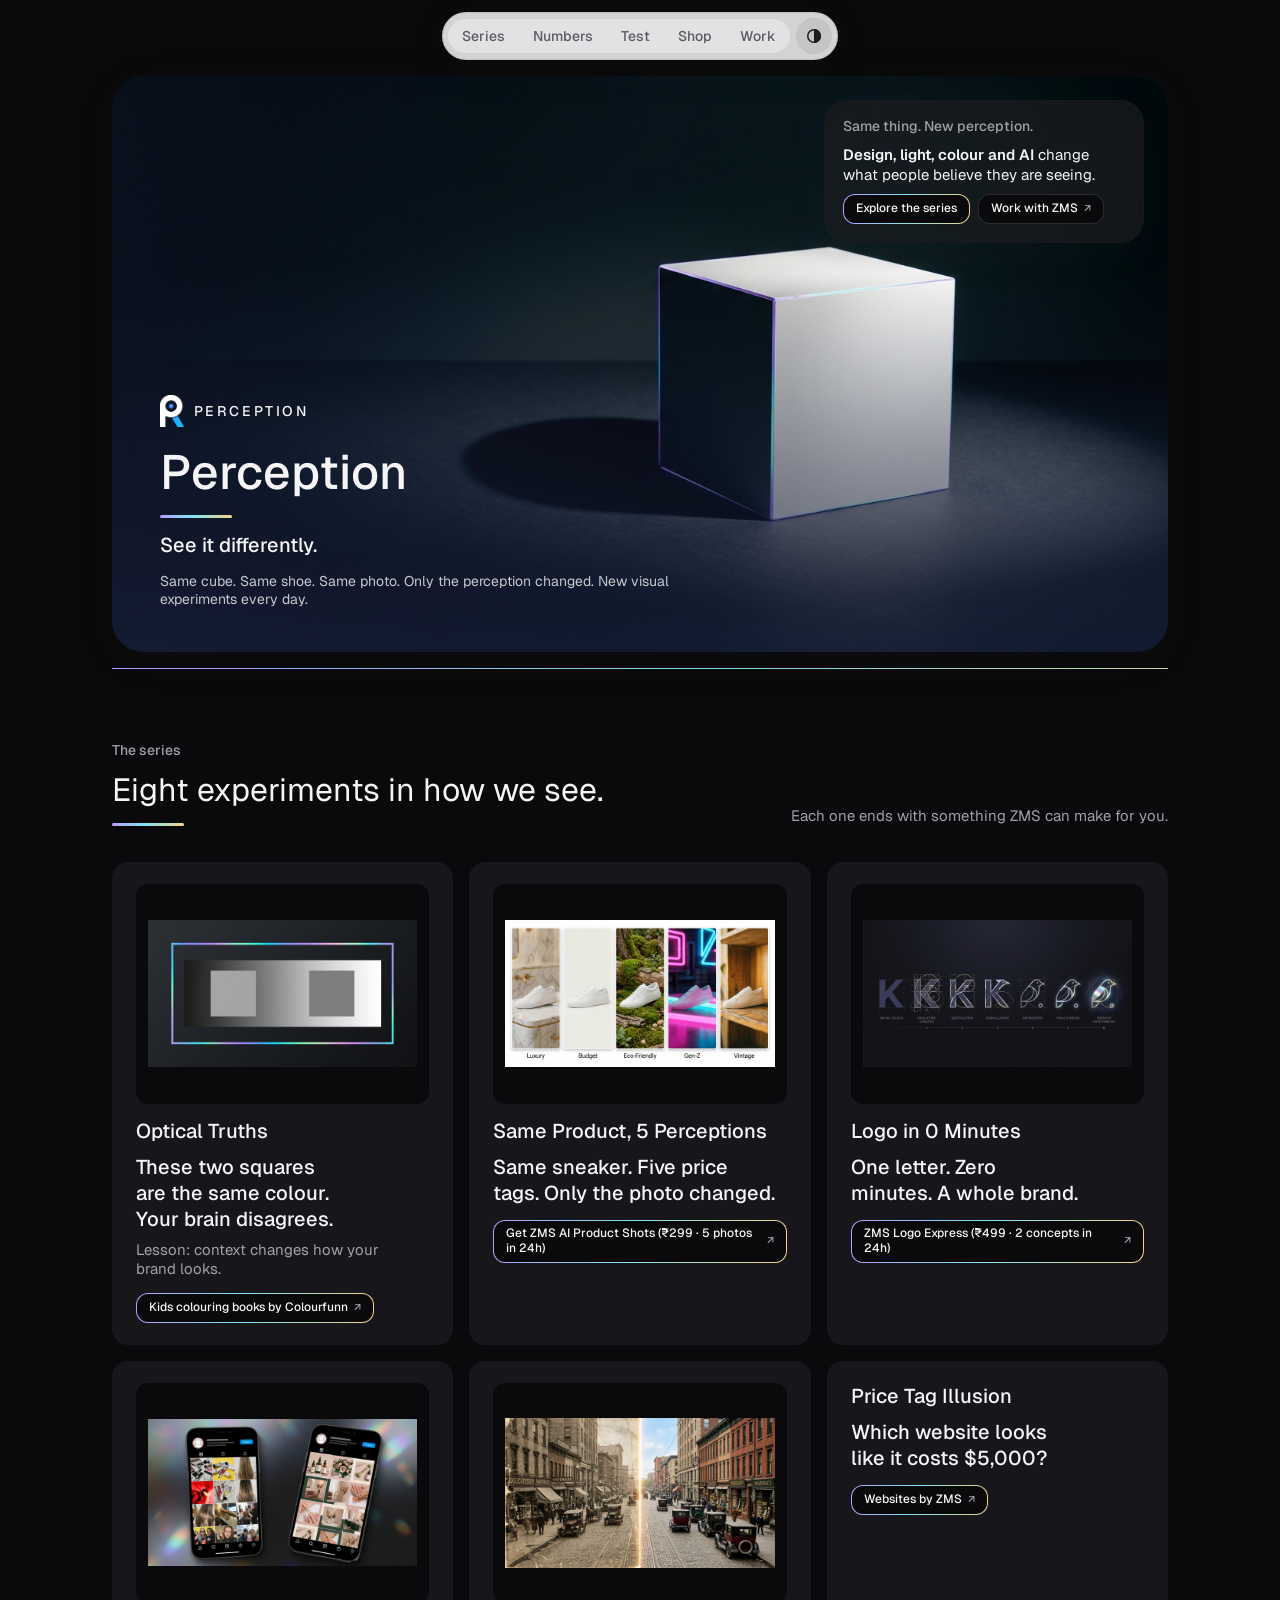
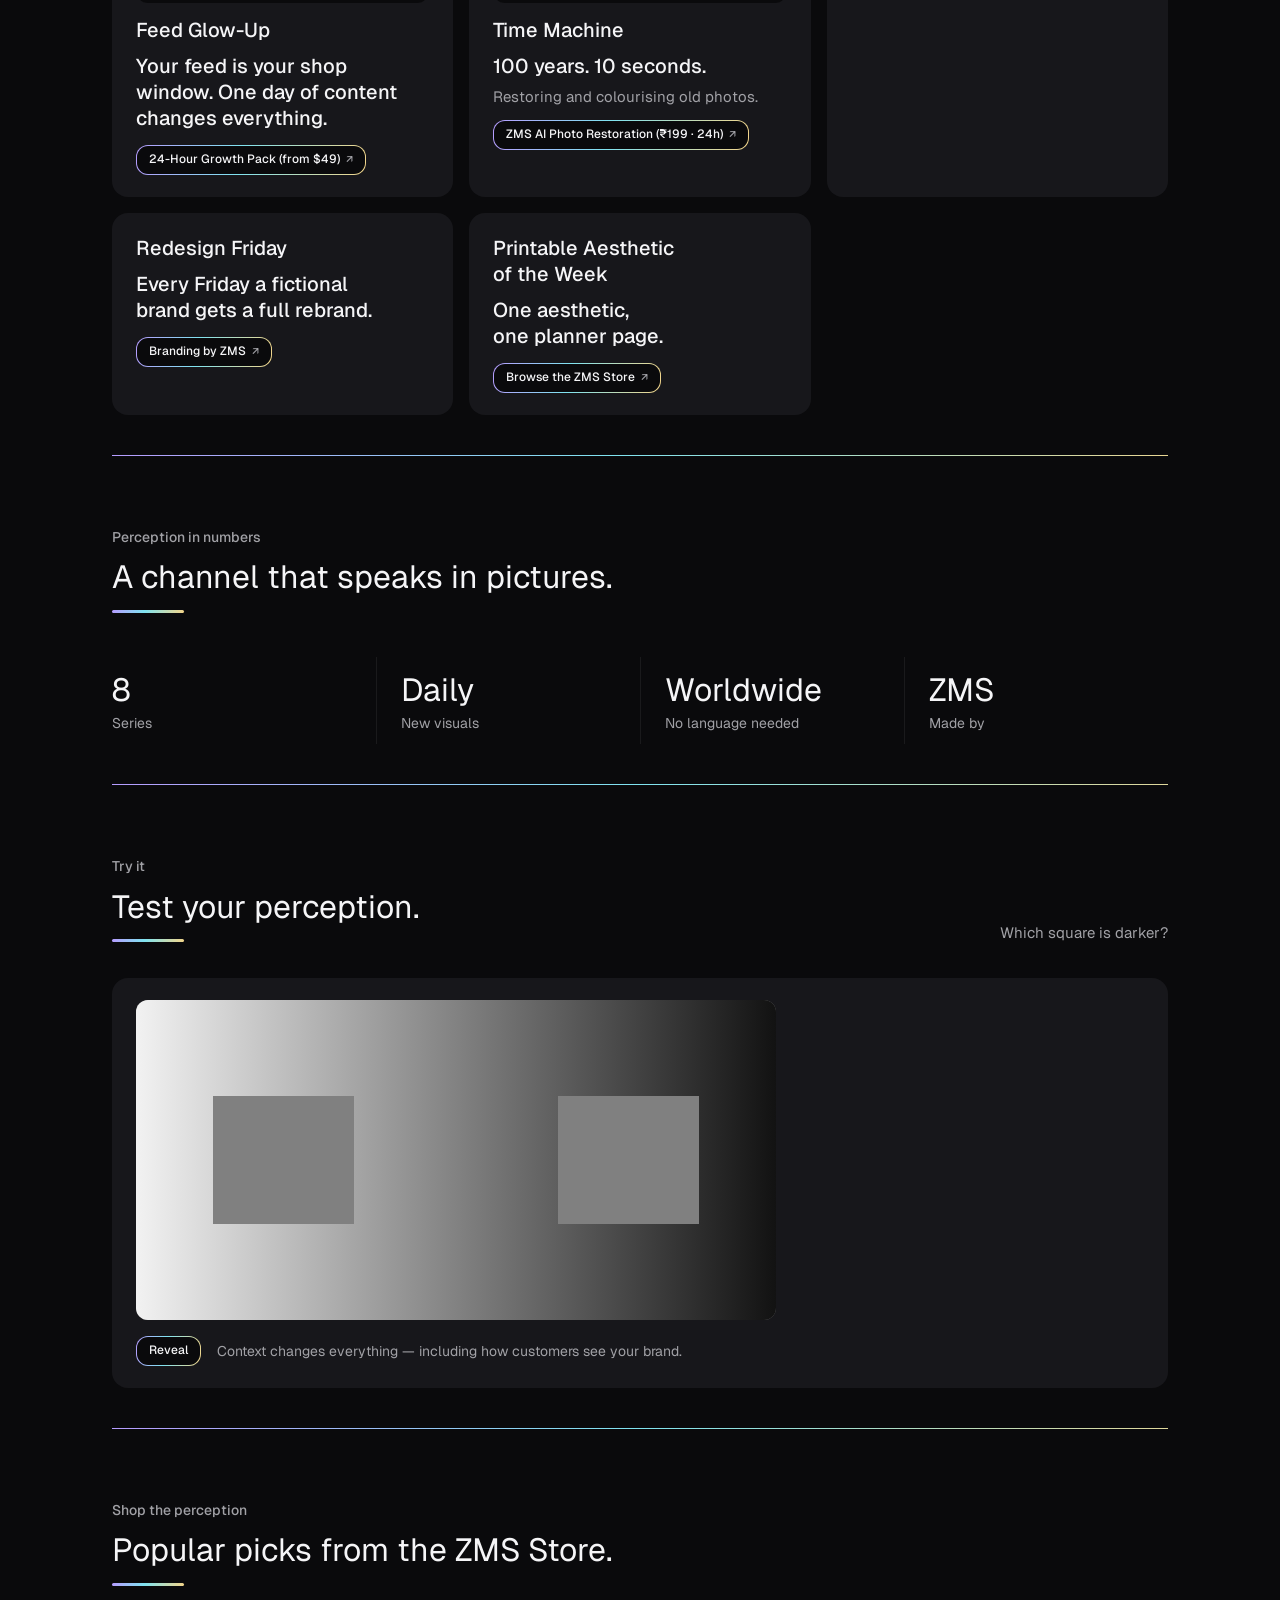
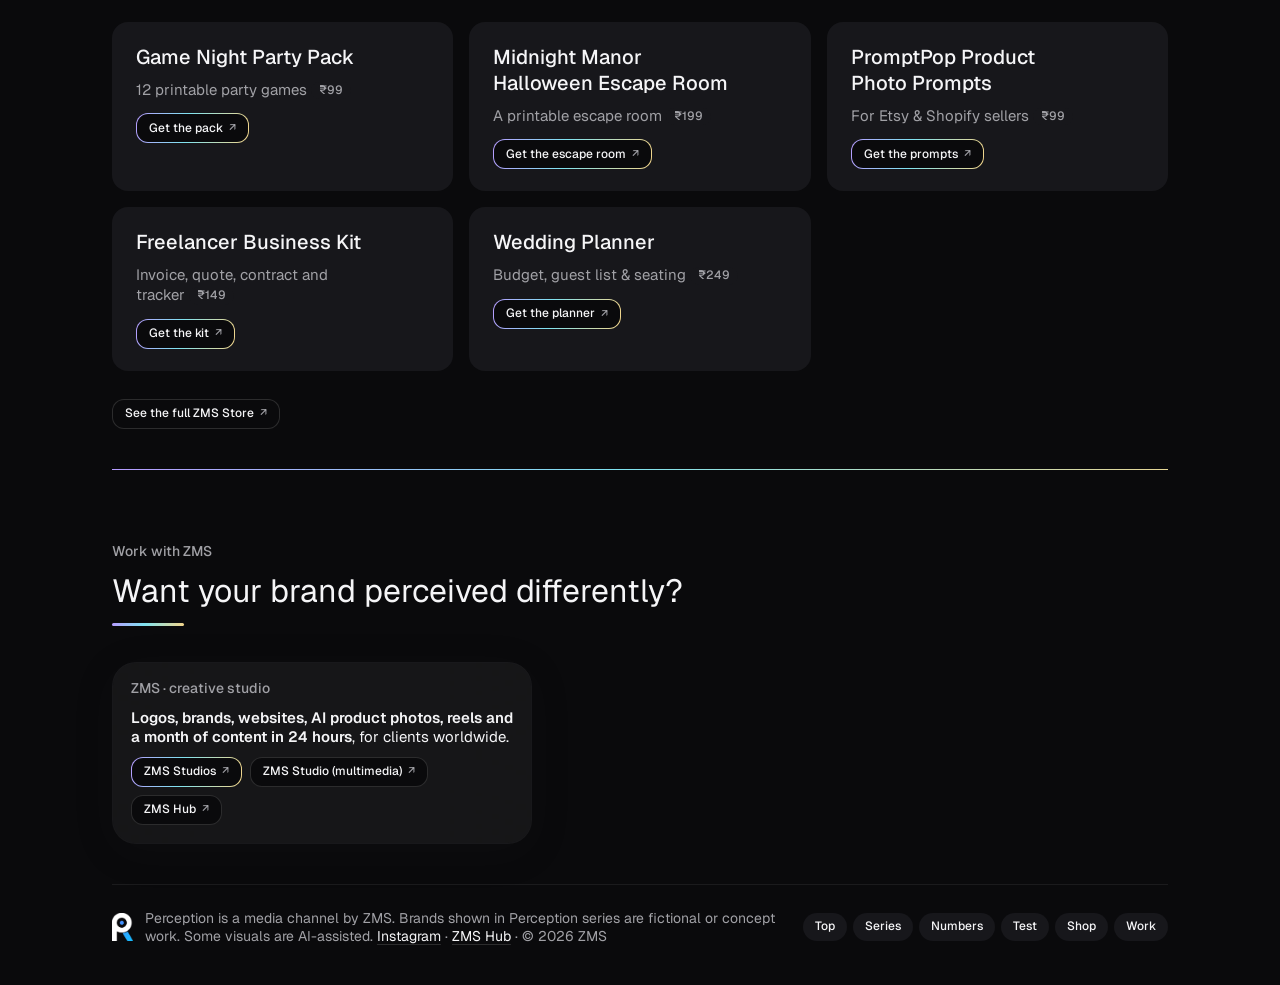
==== commit 28c6d96b: "Perception: new hero, drop by-line" ====
--- a/perception/index.html
+++ b/perception/index.html
@@ -3,7 +3,7 @@
   <head>
     <meta charset="utf-8" />
     <meta name="viewport" content="width=device-width, initial-scale=1" />
-    <title>Perception by ZMS — See it differently.</title>
+    <title>Perception — See it differently.</title>
     <link rel="preconnect" href="https://fonts.googleapis.com" />
     <link rel="preconnect" href="https://fonts.gstatic.com" crossorigin />
     <link
@@ -116,16 +116,15 @@
       <header class="nav glass" data-auto></header>
       <main class="main">
         <section class="hero">
-          <img class="hero__img" src="perception-hero.png" alt="A white mug split down the middle: plain on one side, lit in holographic luxury light on the other" />
+          <img class="hero__img" src="perception-hero-v2.png" alt="A white cube casting a perfectly round shadow" />
           <div class="hero__copy">
             <div class="x-brand">
               <img class="x-brand__mark" src="perception-mark-white.png" alt="Perception logo" width="861" height="1151" />
               <span class="x-brand__word">PERCEPTION</span>
             </div>
-            <p class="hero__eyebrow">by ZMS</p>
             <h1 class="x-holo">Perception</h1>
             <p class="hero__sub">See it differently.</p>
-            <p class="hero__meta">Same mug. Same shoe. Same photo. Only the perception changed. New visual experiments every day.</p>
+            <p class="hero__meta">Same cube. Same shoe. Same photo. Only the perception changed. New visual experiments every day.</p>
           </div>
           <aside class="callout" aria-label="Next step">
             <p class="callout__head">Same thing. New perception.</p>
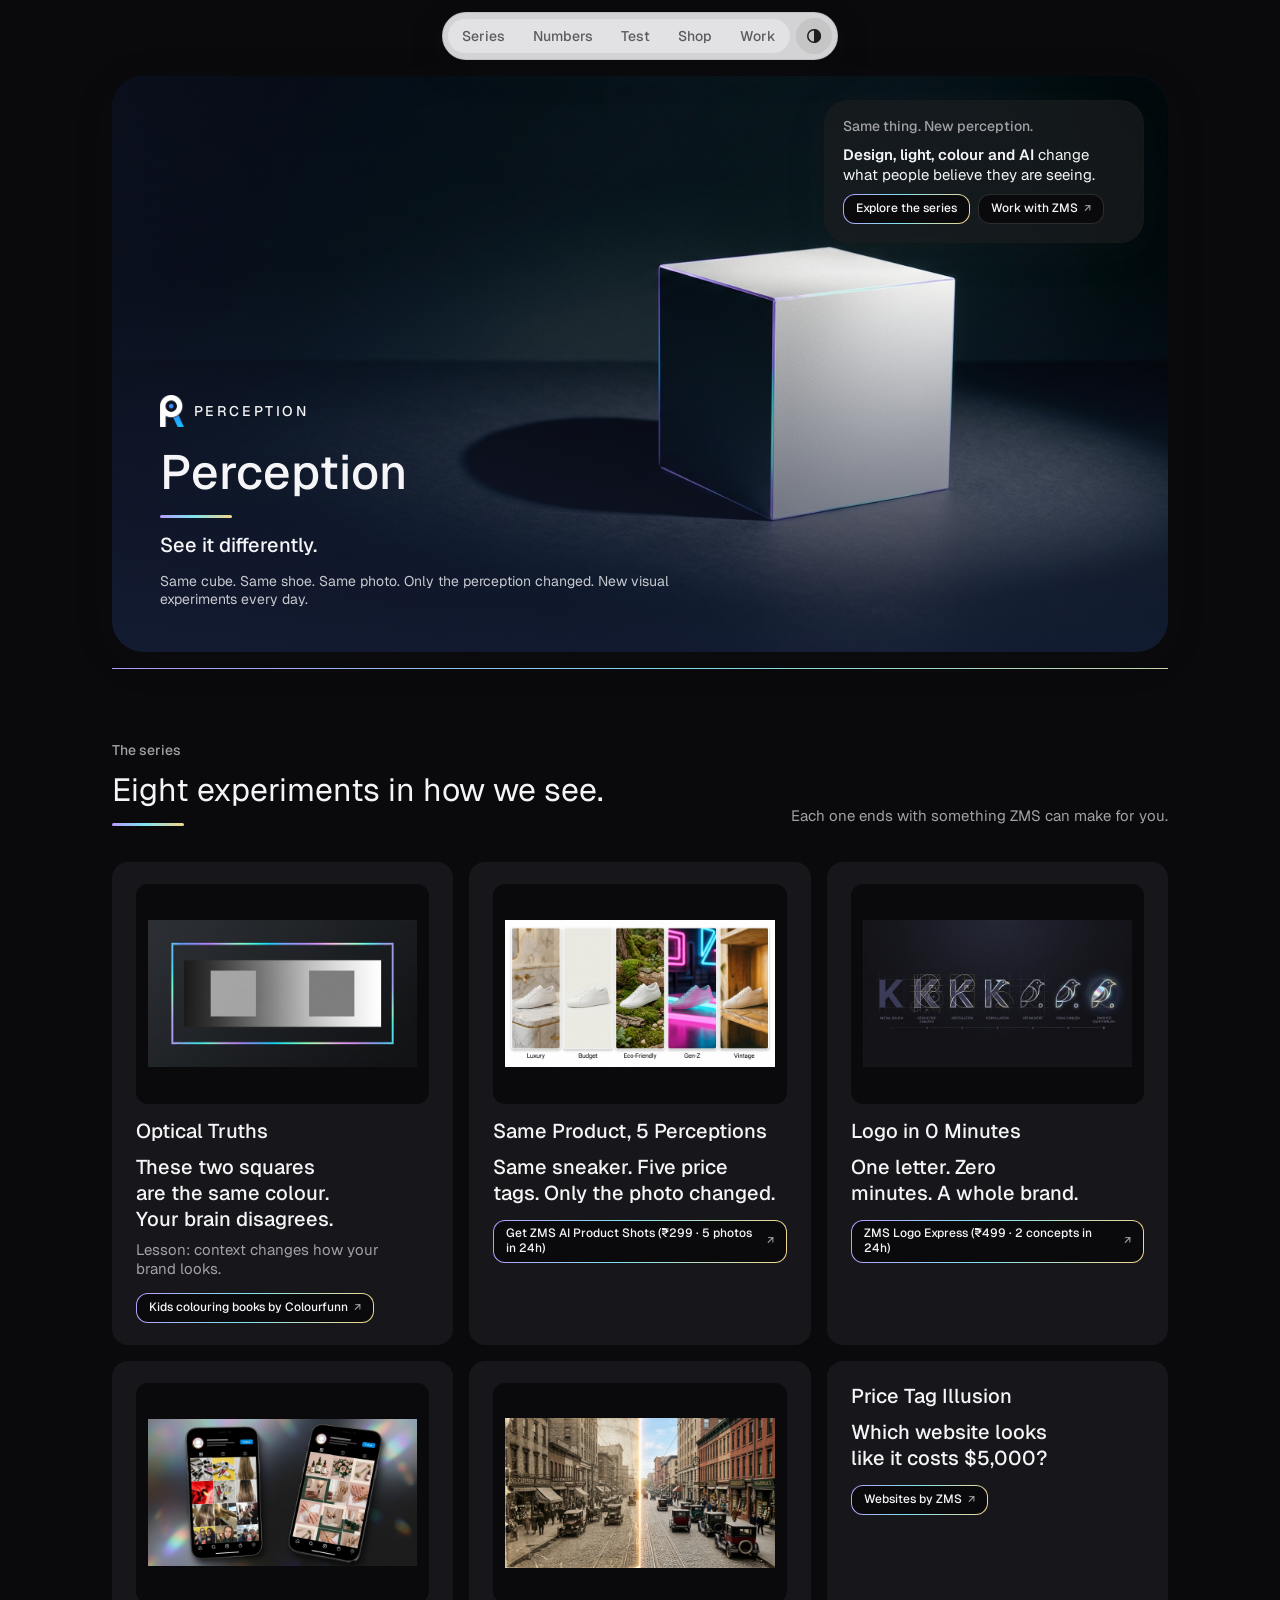
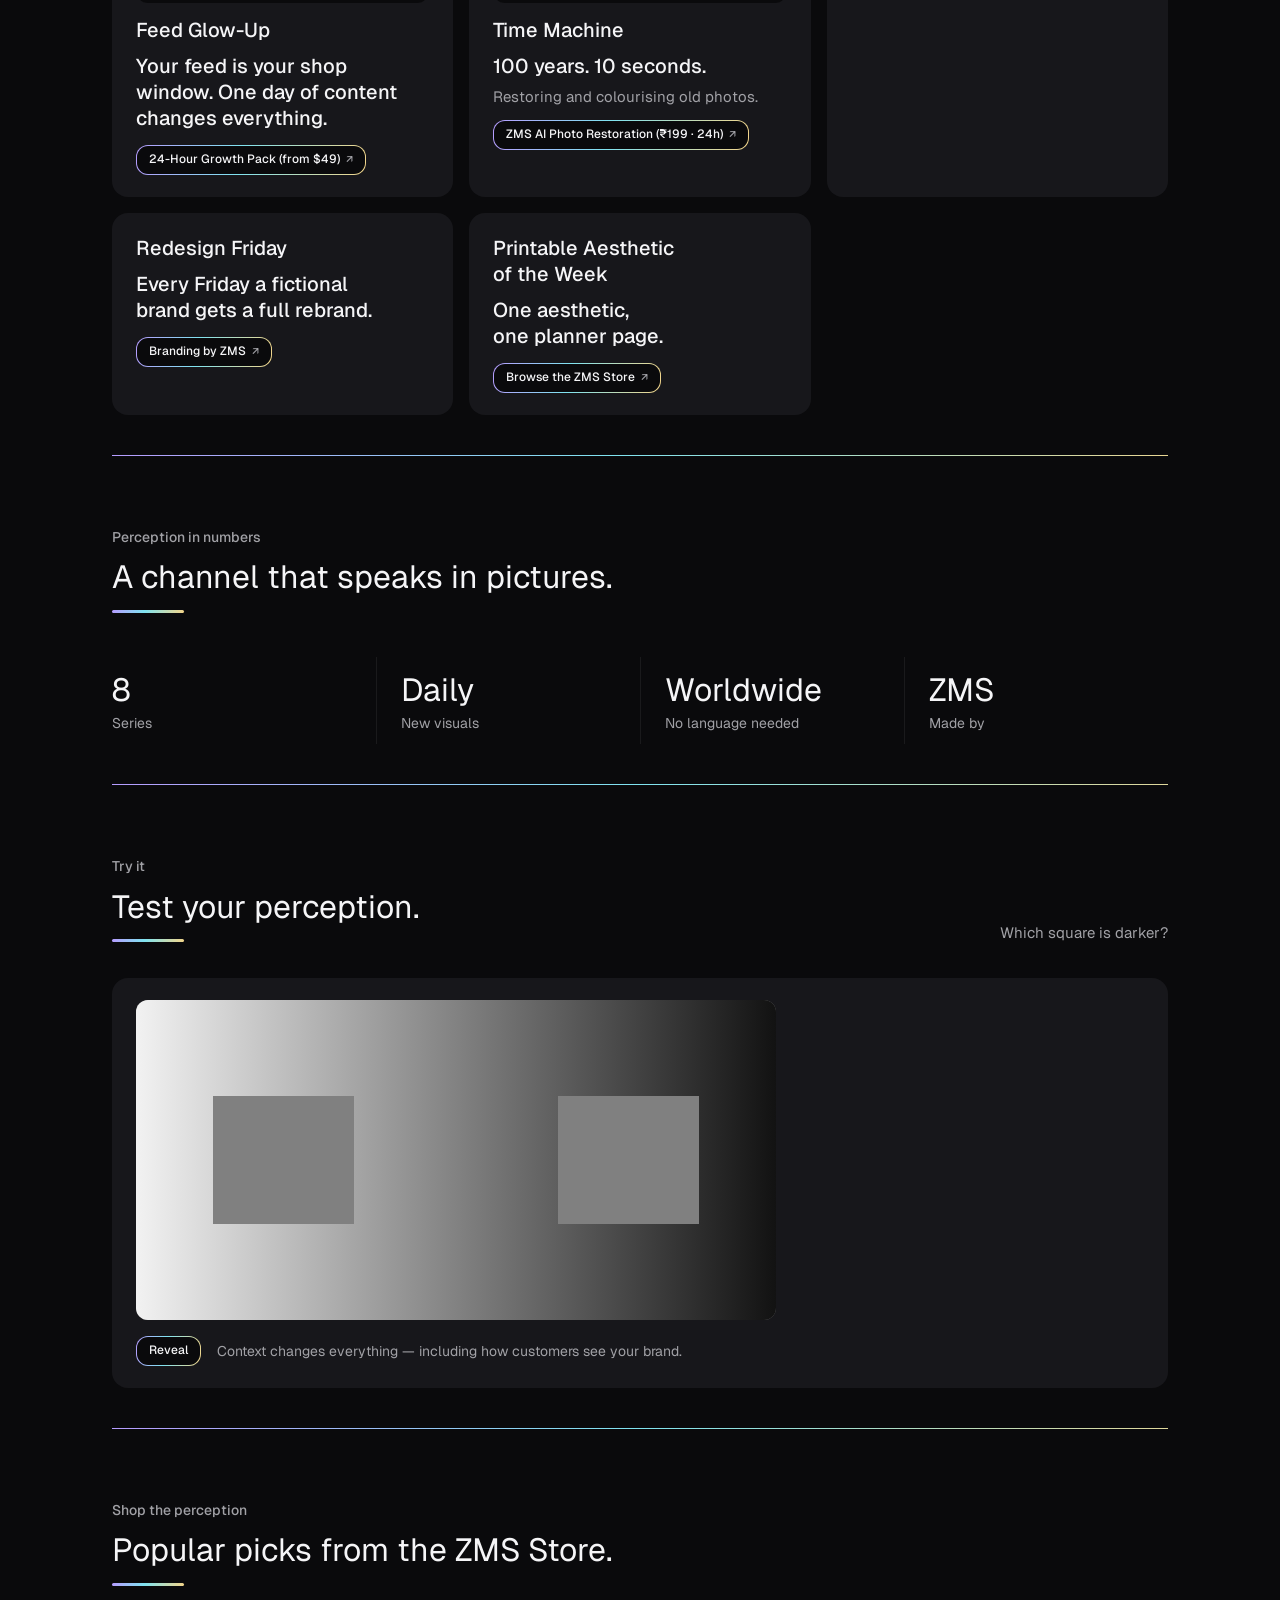
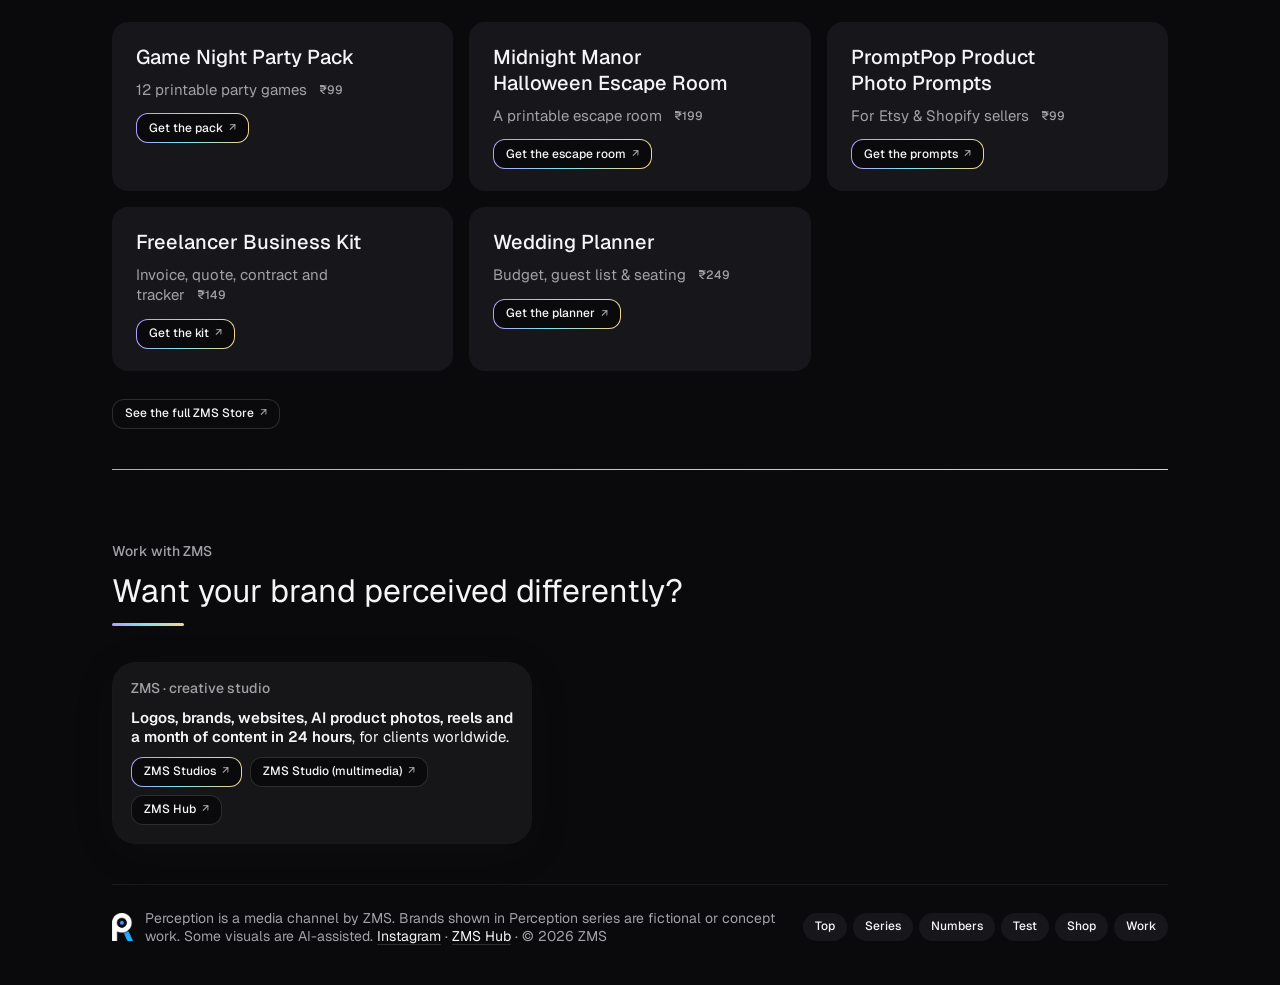
==== commit 563add9e: "Perception: brand icons and share card" ====
--- a/perception/index.html
+++ b/perception/index.html
@@ -10,8 +10,20 @@
       rel="stylesheet"
       href="https://fonts.googleapis.com/css2?family=Geist:wght@400;500;600&family=Geist+Mono:wght@400&display=swap"
     />
-    <link rel="icon" type="image/png" href="perception-avatar.png" />
-    <link rel="apple-touch-icon" href="perception-avatar.png" />
+    <link rel="icon" type="image/png" sizes="32x32" href="favicon-32.png" />
+    <link rel="apple-touch-icon" href="favicon-180.png" />
+    <meta name="theme-color" content="#0C0C10" />
+    <meta property="og:title" content="Perception — See it differently." />
+    <meta property="og:description" content="Design, light, colour and AI change how we see everything. Same thing. New perception." />
+    <meta property="og:type" content="website" />
+    <meta property="og:url" content="https://zmshub.github.io/perception/" />
+    <meta property="og:image" content="https://zmshub.github.io/perception/og-share-1200x630.png" />
+    <meta property="og:image:width" content="1200" />
+    <meta property="og:image:height" content="630" />
+    <meta name="twitter:card" content="summary_large_image" />
+    <meta name="twitter:title" content="Perception — See it differently." />
+    <meta name="twitter:description" content="Design, light, colour and AI change how we see everything. Same thing. New perception." />
+    <meta name="twitter:image" content="https://zmshub.github.io/perception/og-share-1200x630.png" />
     <link rel="stylesheet" href="zms-ui.css" />
     <link rel="stylesheet" href="zms-ui-hero.css" />
     <style>
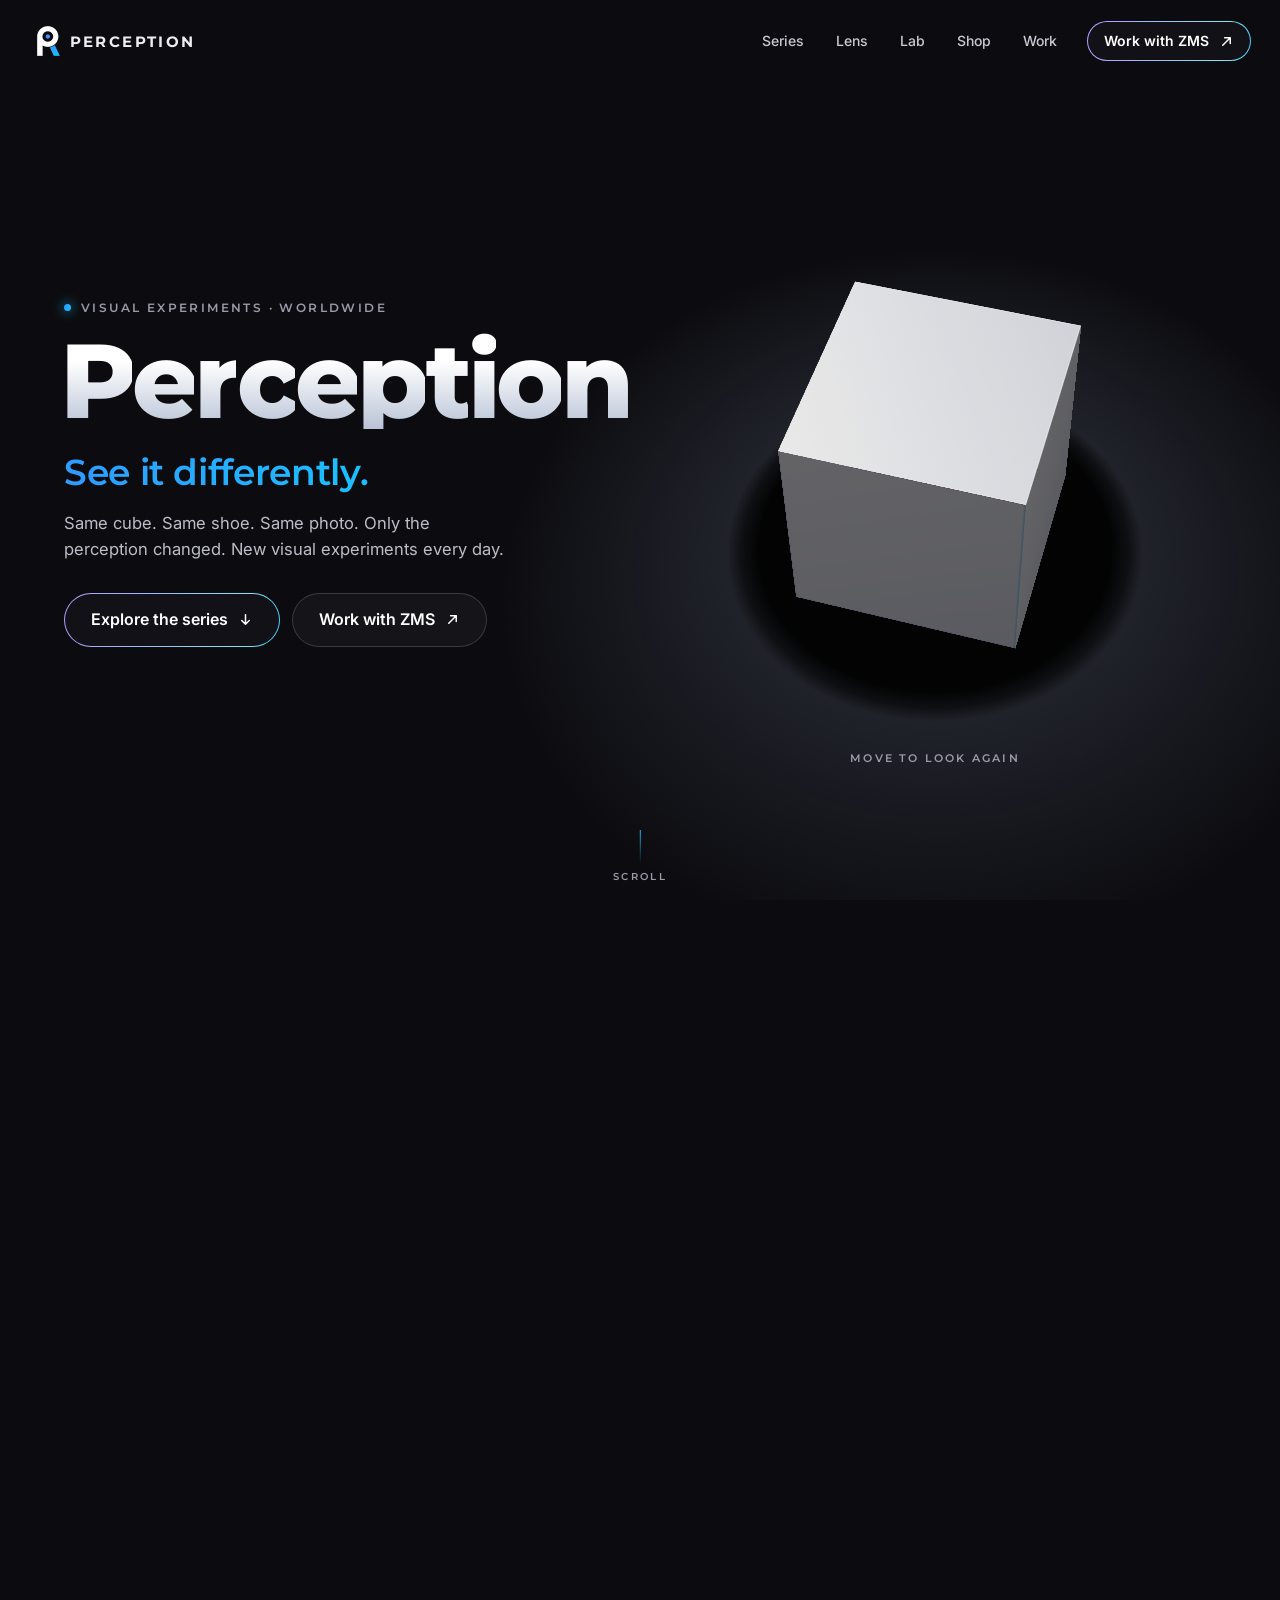
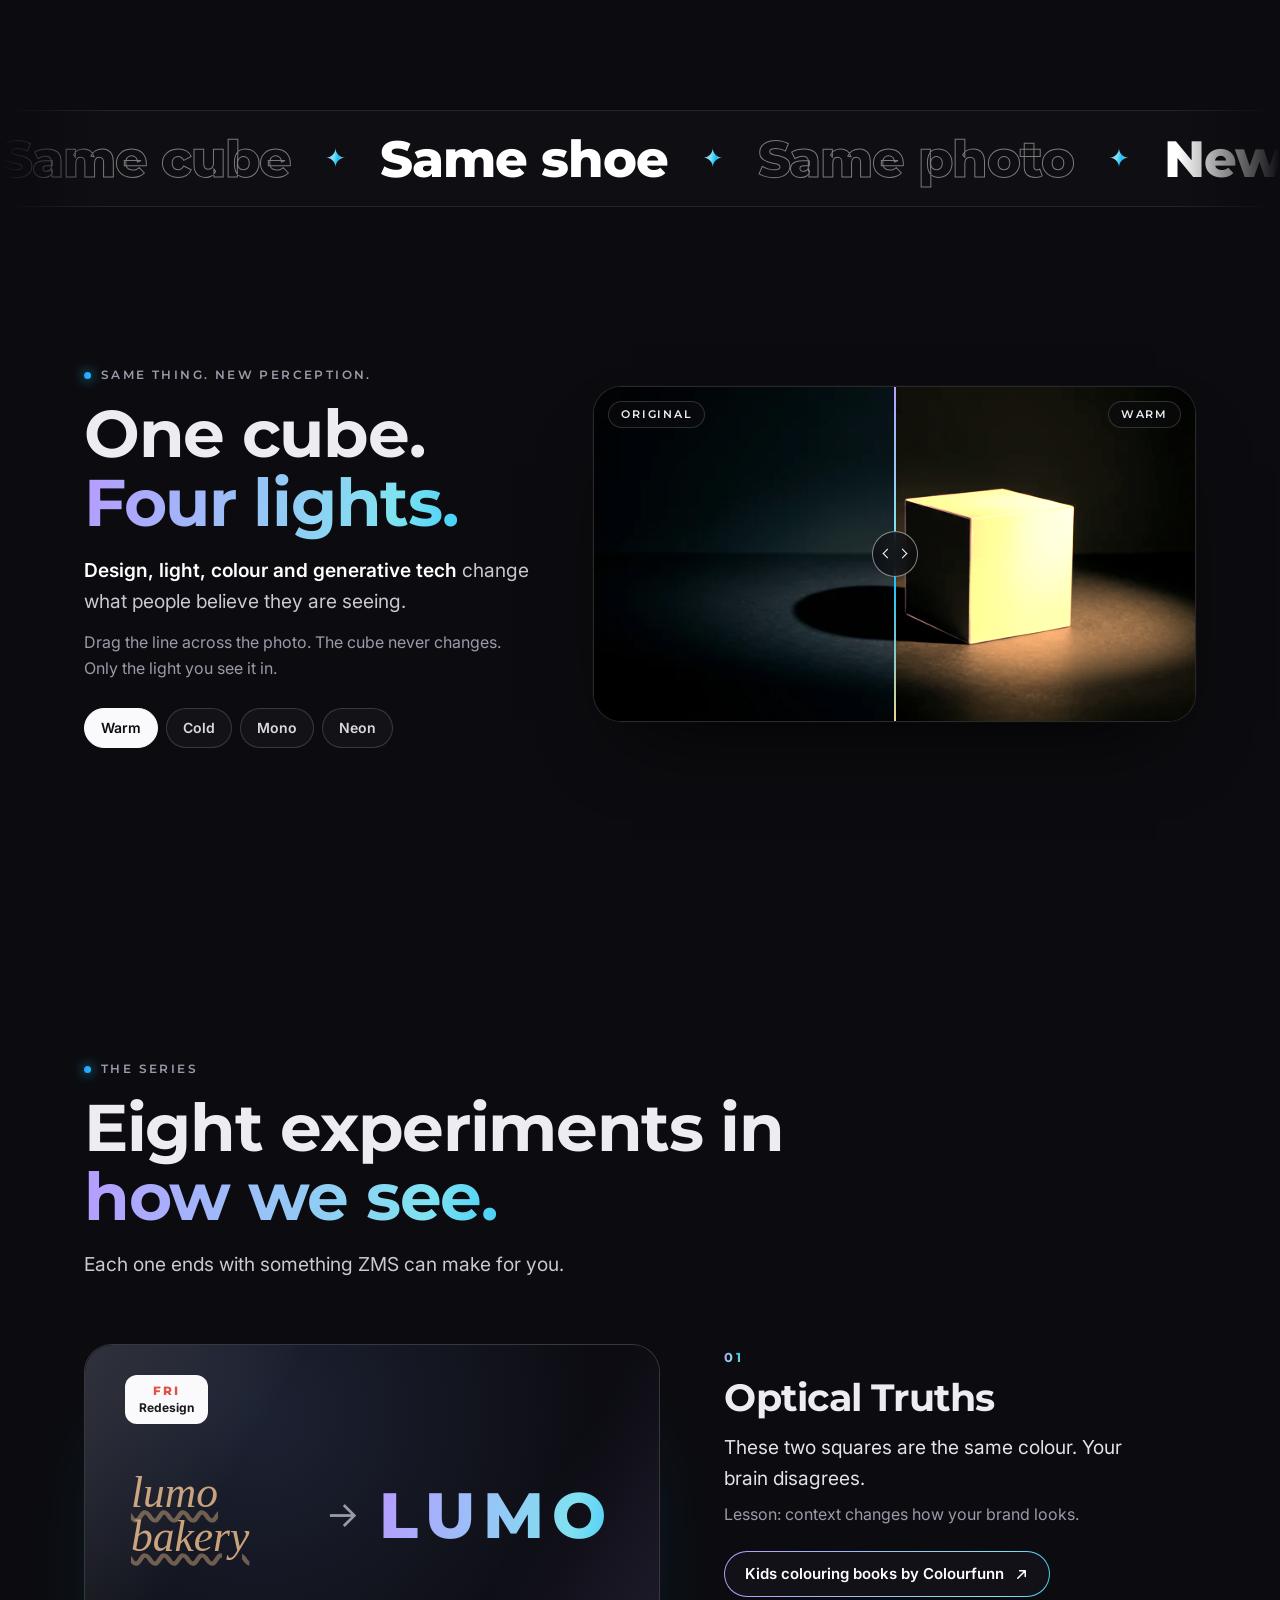
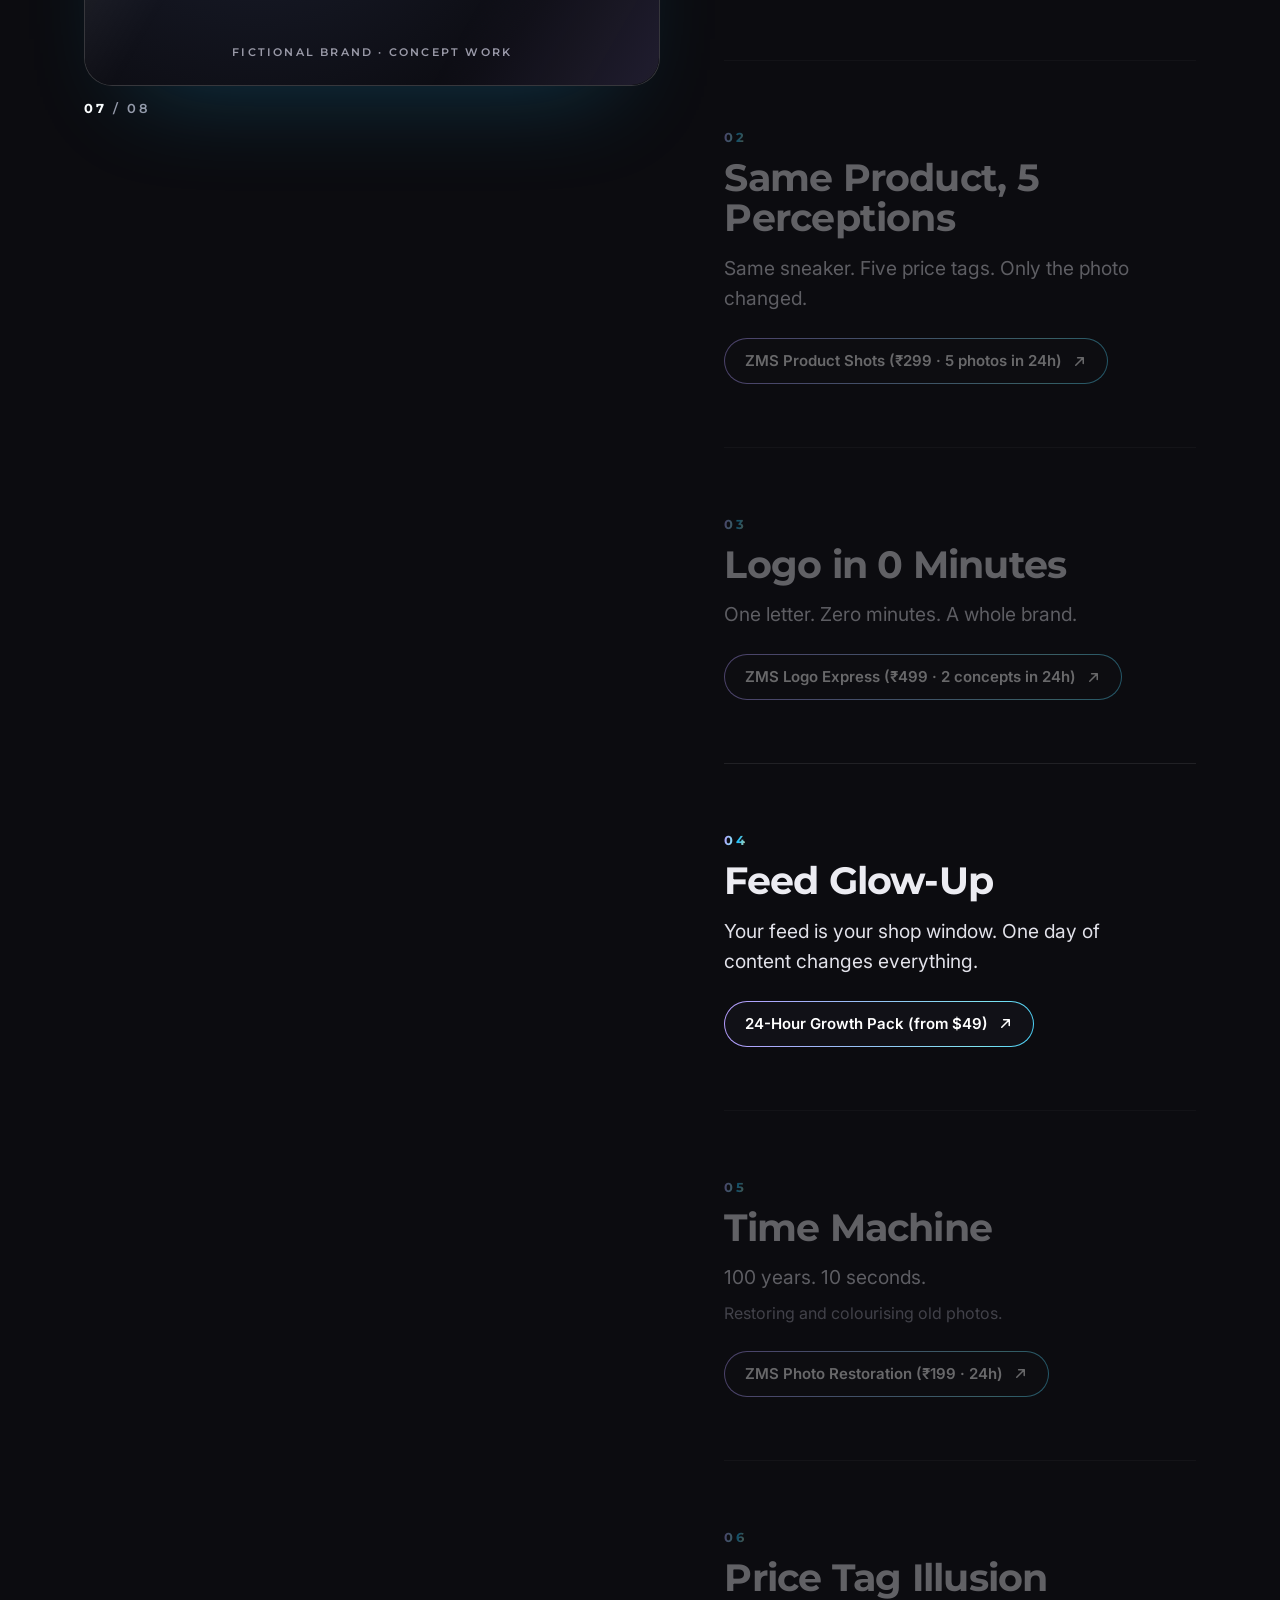
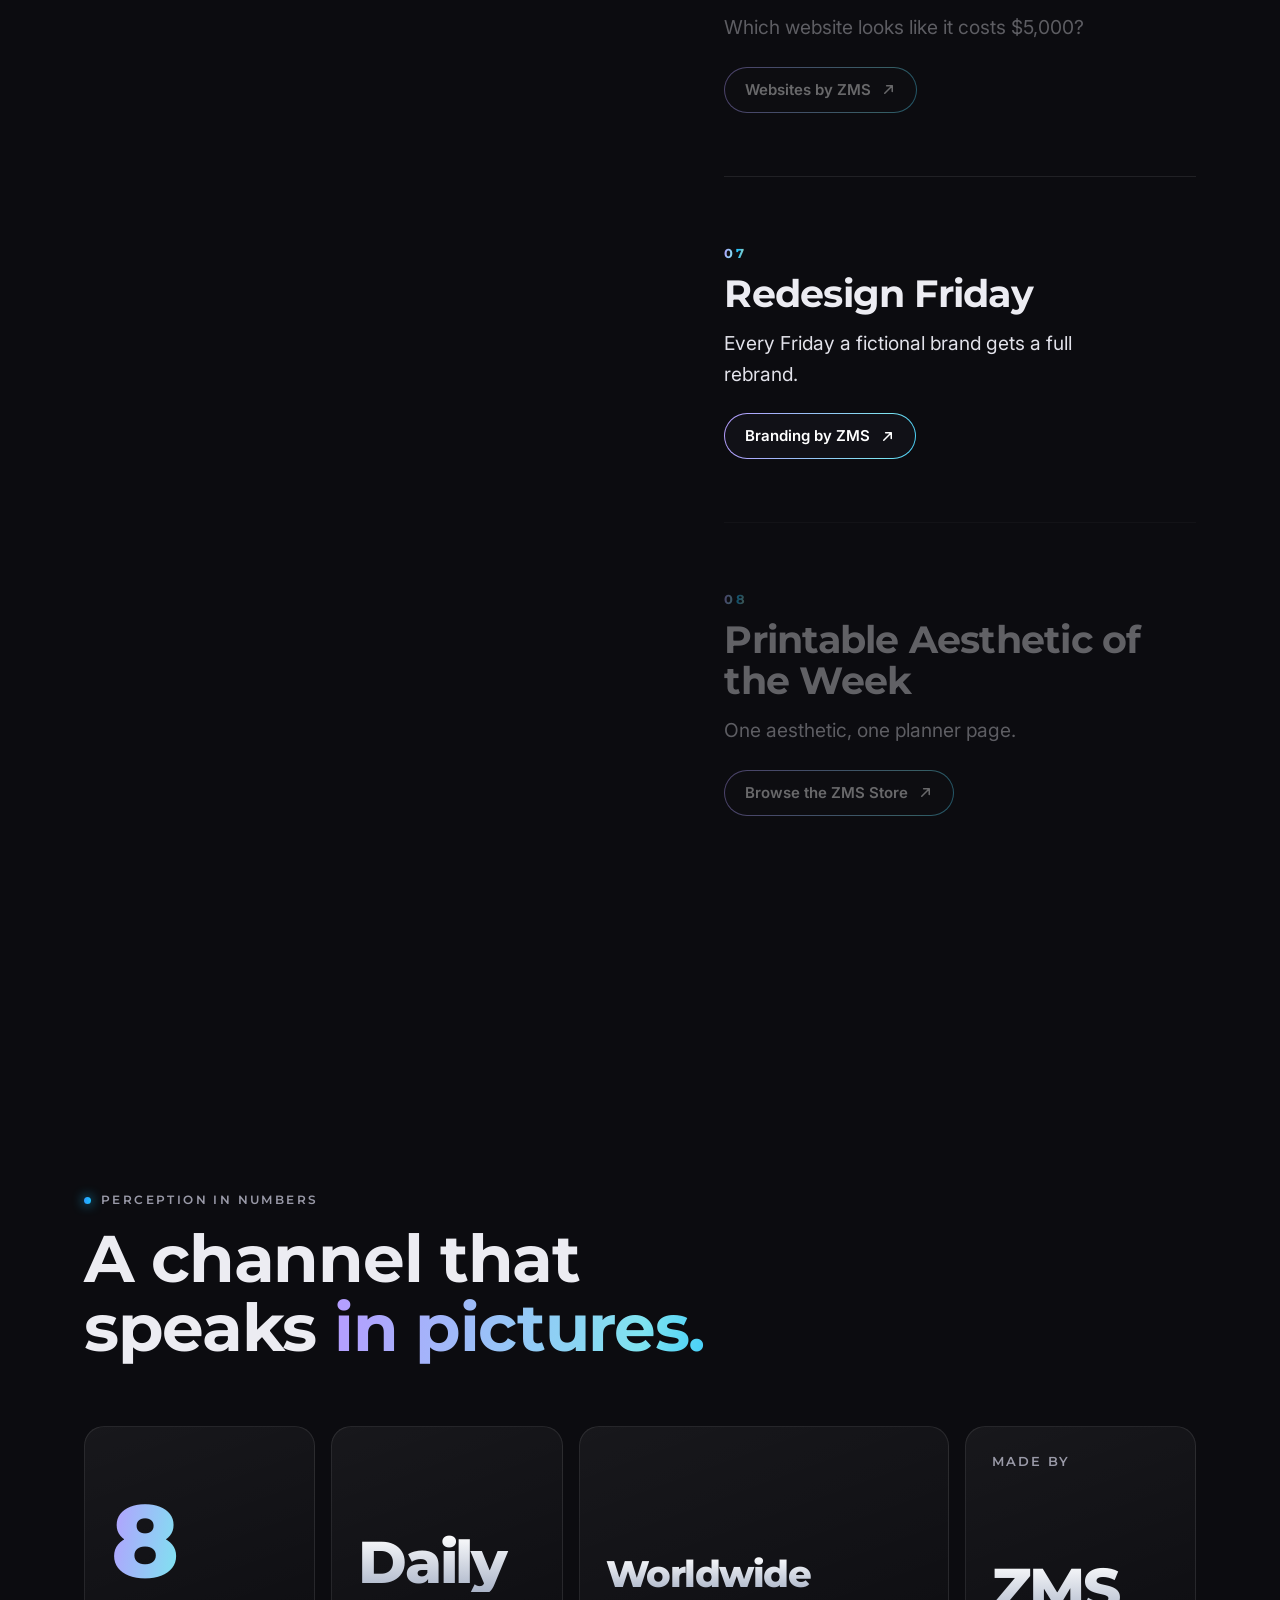
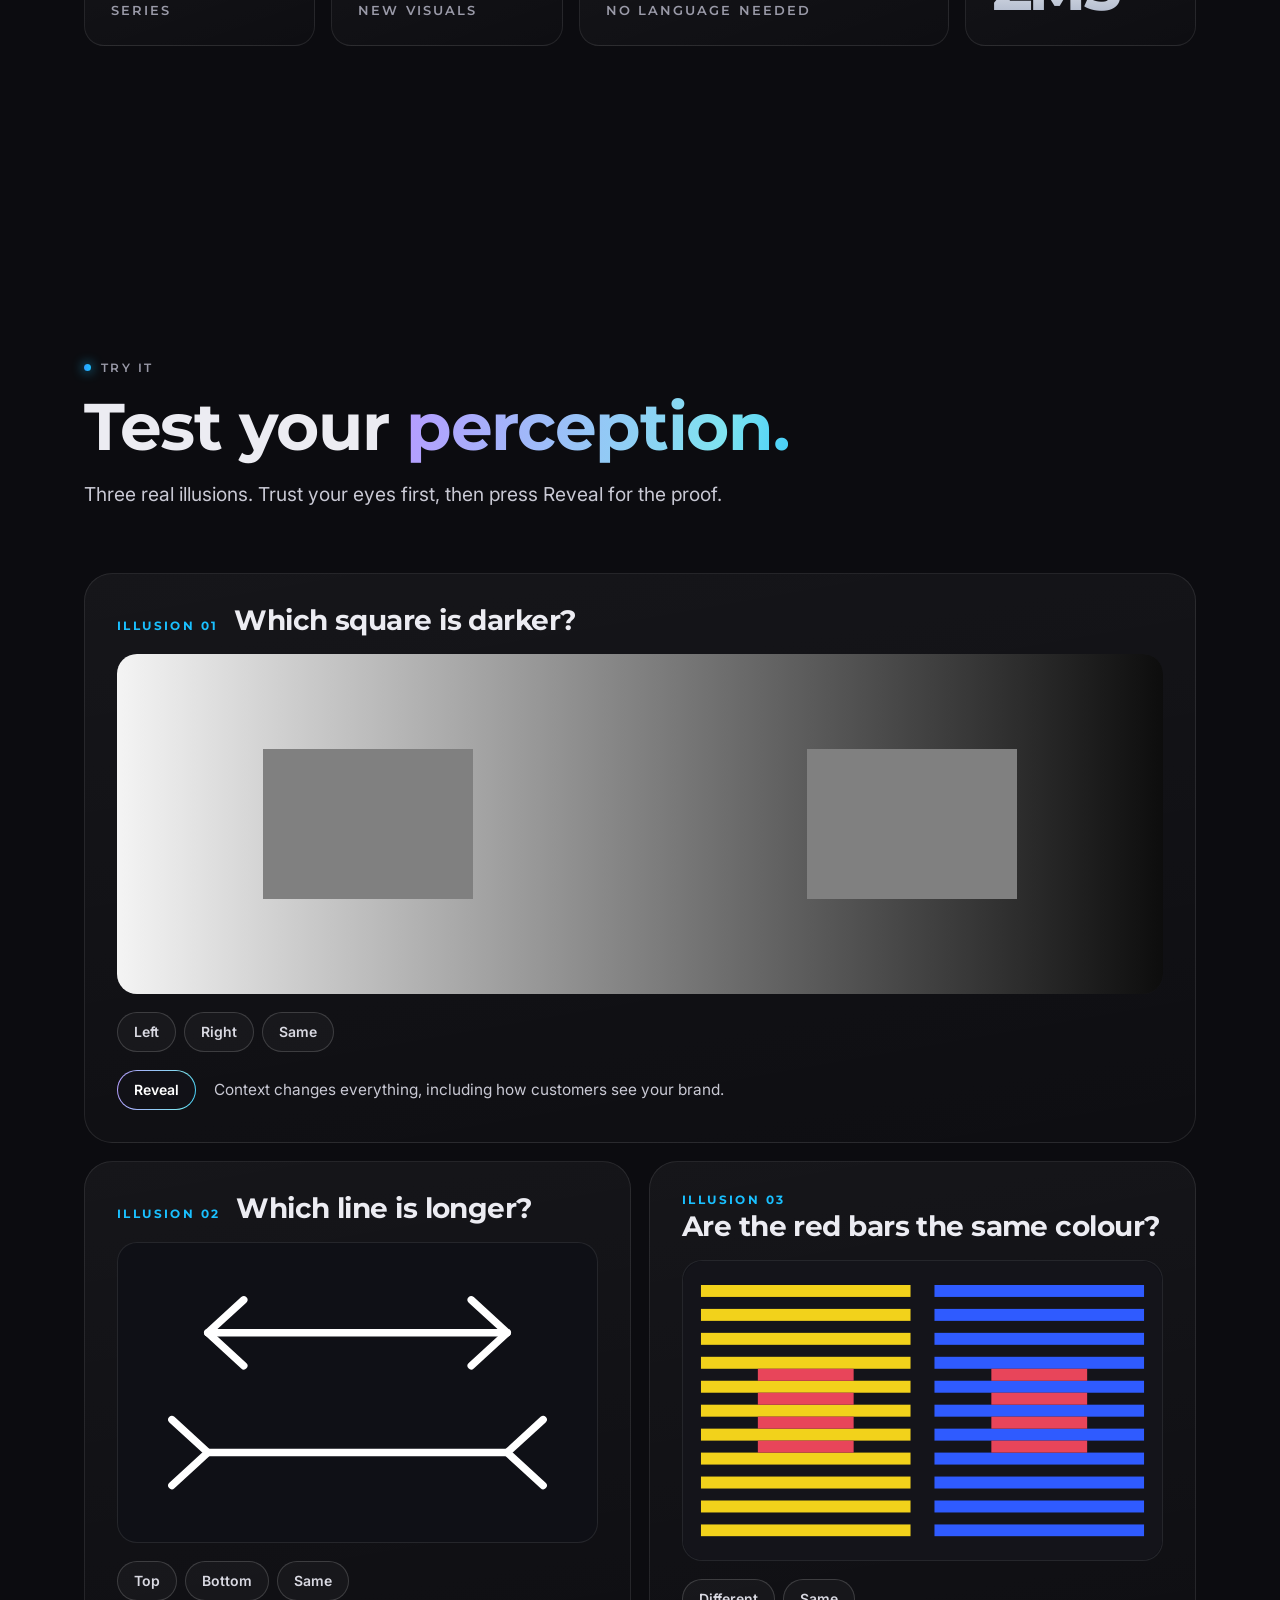
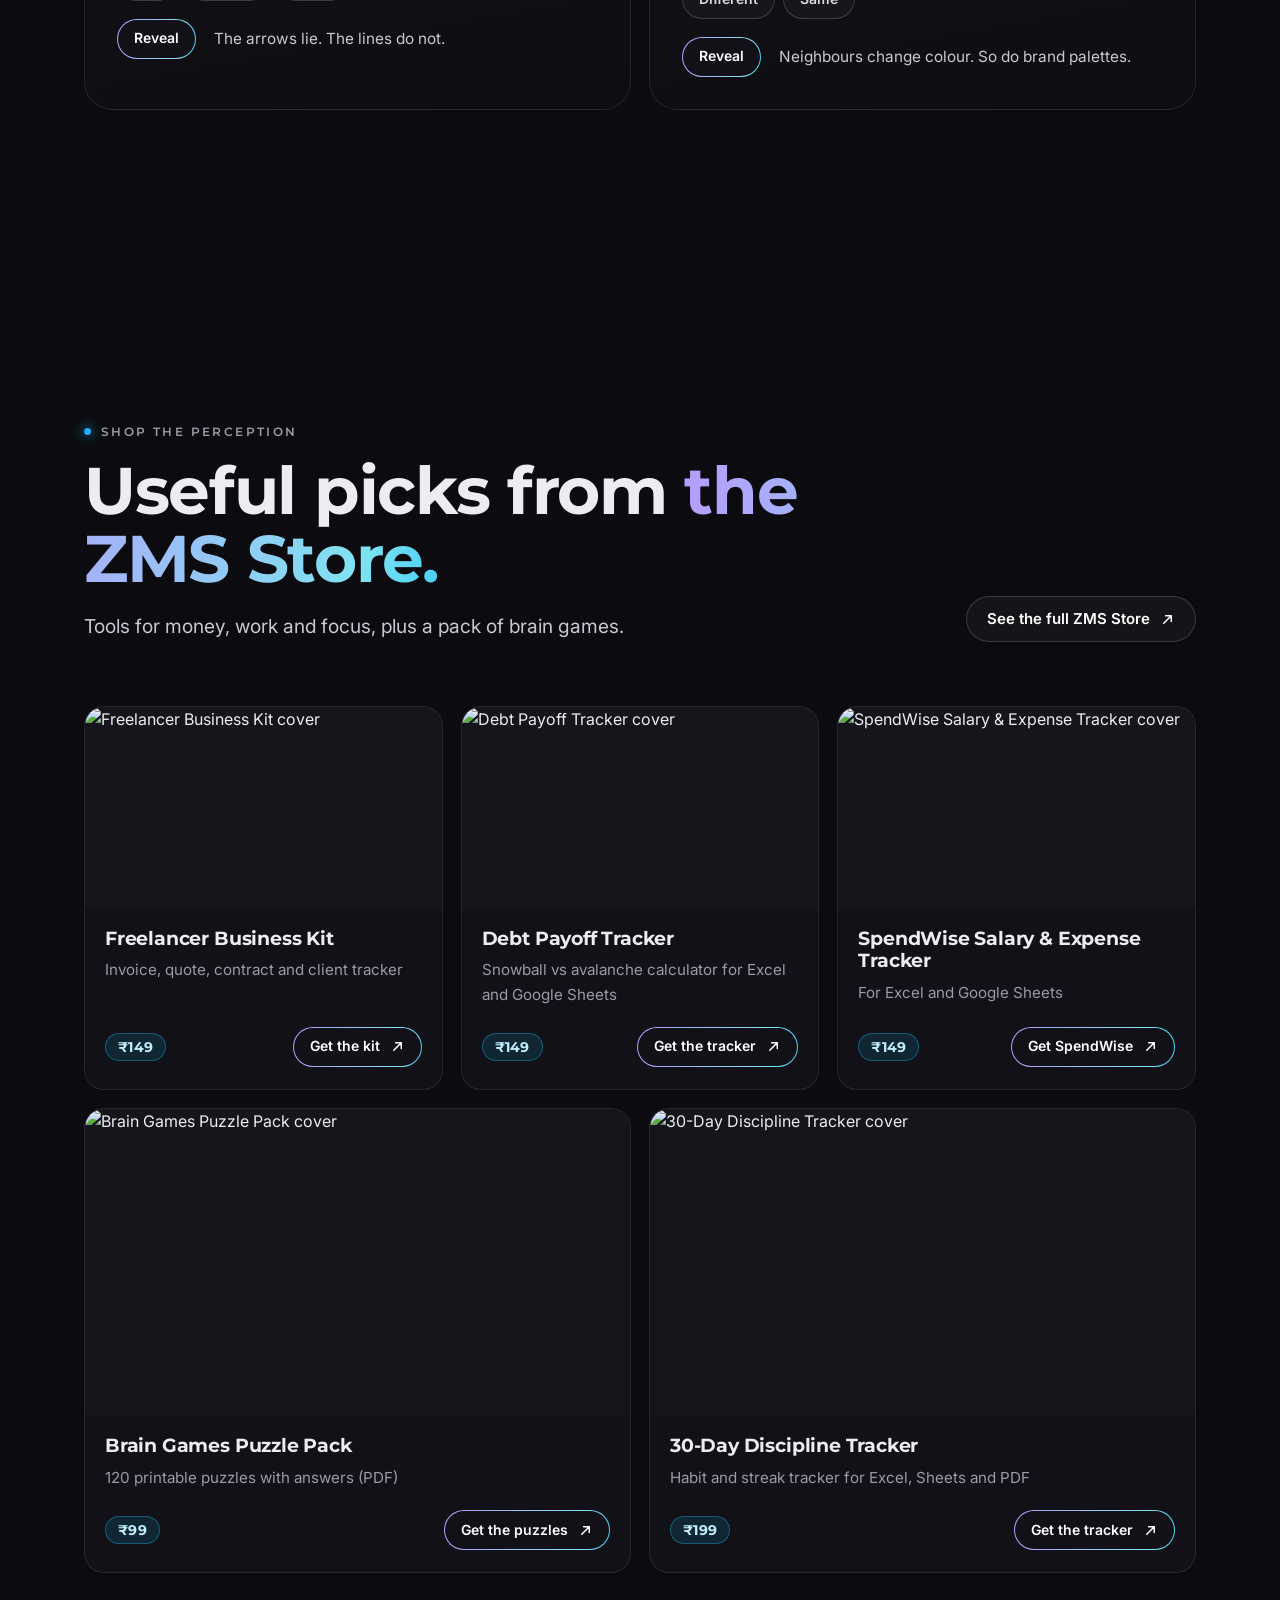
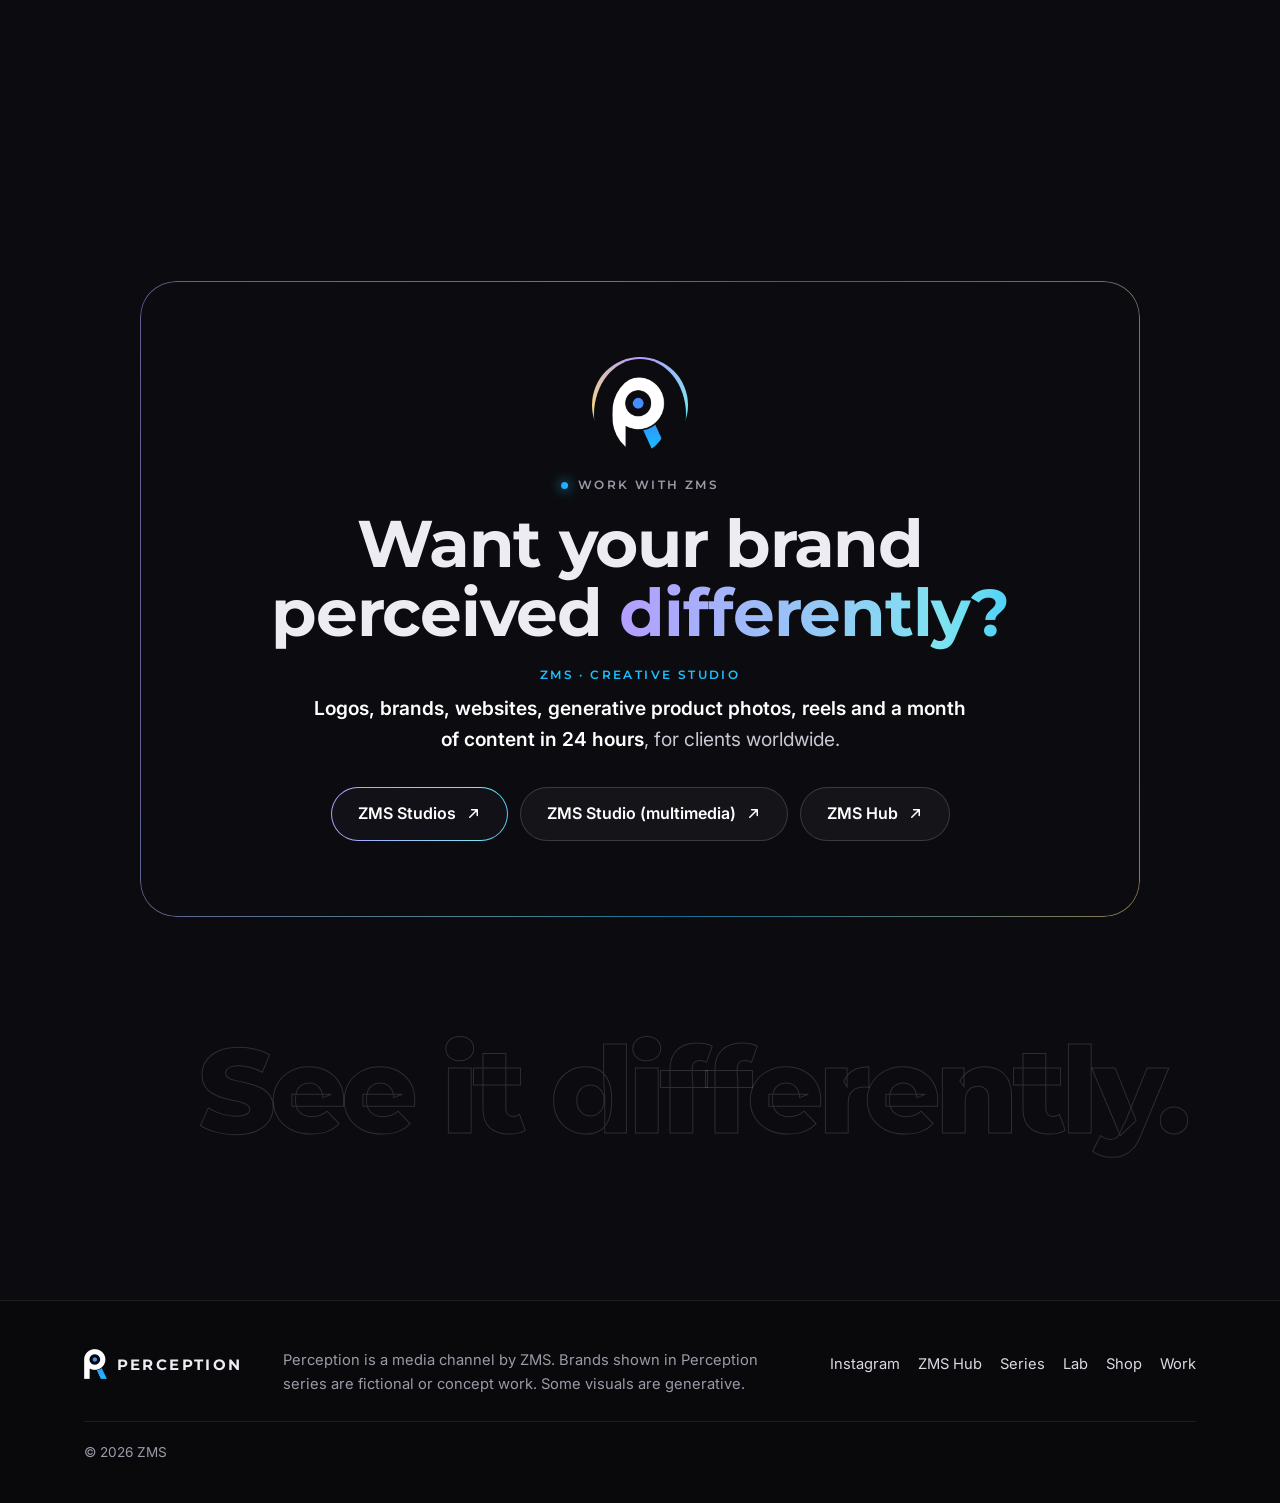
==== commit 6c17cc46: "Perception: world-class rebuild — live 3D cube illusion, lens compare, illusion lab, sticky series s" ====
--- a/perception/index.html
+++ b/perception/index.html
@@ -1,353 +1,257 @@
 <!doctype html>
-<html lang="en" data-theme="dark">
-  <head>
-    <meta charset="utf-8" />
-    <meta name="viewport" content="width=device-width, initial-scale=1" />
-    <title>Perception — See it differently.</title>
-    <link rel="preconnect" href="https://fonts.googleapis.com" />
-    <link rel="preconnect" href="https://fonts.gstatic.com" crossorigin />
-    <link
-      rel="stylesheet"
-      href="https://fonts.googleapis.com/css2?family=Geist:wght@400;500;600&family=Geist+Mono:wght@400&display=swap"
-    />
-    <link rel="icon" type="image/png" sizes="32x32" href="favicon-32.png" />
-    <link rel="apple-touch-icon" href="favicon-180.png" />
-    <meta name="theme-color" content="#0C0C10" />
-    <meta property="og:title" content="Perception — See it differently." />
-    <meta property="og:description" content="Design, light, colour and AI change how we see everything. Same thing. New perception." />
-    <meta property="og:type" content="website" />
-    <meta property="og:url" content="https://zmshub.github.io/perception/" />
-    <meta property="og:image" content="https://zmshub.github.io/perception/og-share-1200x630.png" />
-    <meta property="og:image:width" content="1200" />
-    <meta property="og:image:height" content="630" />
-    <meta name="twitter:card" content="summary_large_image" />
-    <meta name="twitter:title" content="Perception — See it differently." />
-    <meta name="twitter:description" content="Design, light, colour and AI change how we see everything. Same thing. New perception." />
-    <meta name="twitter:image" content="https://zmshub.github.io/perception/og-share-1200x630.png" />
-    <link rel="stylesheet" href="zms-ui.css" />
-    <link rel="stylesheet" href="zms-ui-hero.css" />
-    <style>
-      /* Perception look: near-black page with a holographic chrome accent */
-      :root {
-        --x-holo: linear-gradient(100deg, #b69cff 0%, #7fe3f0 45%, #f3d58a 100%);
-      }
-      :root[data-theme="dark"] {
-        --fill-primary-on: #0a0a0c;
-        --fill-tertiary: #17171b;
-      }
-      .x-holo::after {
-        content: "";
-        display: block;
-        width: 72px;
-        height: 3px;
-        margin-top: 12px;
-        border-radius: var(--r-pill);
-        background: var(--x-holo);
-      }
-      .main > .section {
-        border-top: 1px solid transparent;
-        border-image: var(--x-holo) 1;
-        border-image-width: 1px 0 0 0;
-      }
-      .x-chrome {
-        border: 1px solid transparent;
-        background:
-          linear-gradient(var(--fill-primary-on), var(--fill-primary-on)) padding-box,
-          var(--x-holo) border-box;
-      }
-
-      /* Test your perception */
-      .x-illusion {
-        display: grid;
-        gap: 16px;
-        padding: 22px 24px;
-        border-radius: var(--r-m);
-        background: var(--fill-tertiary);
-      }
-      .x-illusion__stage {
-        position: relative;
-        aspect-ratio: 2 / 1;
-        max-height: 320px;
-        border-radius: var(--r-s);
-        overflow: hidden;
-        background: #6e6e6e;
-      }
-      .x-illusion__grad {
-        position: absolute;
-        inset: 0;
-        background: linear-gradient(90deg, #f2f2f2 0%, #121212 100%);
-        transition: opacity 900ms var(--ease-out);
-      }
-      .x-illusion__sq,
-      .x-illusion__bar {
-        position: absolute;
-        background: #808080;
-      }
-      .x-illusion__sq {
-        top: 30%;
-        width: 22%;
-        height: 40%;
-      }
-      .x-illusion__sq--a { left: 12%; }
-      .x-illusion__sq--b { right: 12%; }
-      .x-illusion__bar {
-        top: 44%;
-        left: 34%;
-        width: 32%;
-        height: 12%;
-        transform: scaleX(0);
-        transform-origin: left center;
-        transition: transform 900ms var(--ease-out);
-      }
-      .x-illusion.is-revealed .x-illusion__bar { transform: scaleX(1); }
-      .x-illusion.is-revealed .x-illusion__grad { opacity: 0; transition-delay: 700ms; }
-      .x-illusion__row { display: flex; flex-wrap: wrap; align-items: center; gap: 12px 16px; }
-      .x-illusion__row p { color: var(--text-secondary); font: var(--type-small); }
-      .x-illusion button.btn { cursor: pointer; }
-      @media (prefers-reduced-motion: reduce) {
-        .x-illusion__bar, .x-illusion__grad { transition: none; }
-      }
-
-      /* Perception logo mark: white on dark theme, dark on light theme */
-      .x-brand { display: inline-flex; align-items: center; gap: 10px; justify-self: start; }
-      .x-brand__mark { height: 32px; width: auto; flex: none; object-fit: contain; }
-      .x-brand__word { font: var(--type-label); letter-spacing: 0.18em; }
-      .foot .x-brand { display: flex; gap: 12px; flex: 1 1 24rem; min-width: 0; }
-      .foot .x-brand__mark { height: 28px; }
-      .x-mark--dark { display: none; }
-      :root[data-theme="light"] .x-mark--white { display: none; }
-      :root[data-theme="light"] .x-mark--dark { display: block; }
-      @media (prefers-color-scheme: light) {
-        :root:not([data-theme]) .x-mark--white { display: none; }
-        :root:not([data-theme]) .x-mark--dark { display: block; }
-      }
-    </style>
-  </head>
-  <body>
-    <div class="page" id="top">
-      <header class="nav glass" data-auto></header>
-      <main class="main">
-        <section class="hero">
-          <img class="hero__img" src="perception-hero-v2.png" alt="A white cube casting a perfectly round shadow" />
-          <div class="hero__copy">
-            <div class="x-brand">
-              <img class="x-brand__mark" src="perception-mark-white.png" alt="Perception logo" width="861" height="1151" />
-              <span class="x-brand__word">PERCEPTION</span>
-            </div>
-            <h1 class="x-holo">Perception</h1>
-            <p class="hero__sub">See it differently.</p>
-            <p class="hero__meta">Same cube. Same shoe. Same photo. Only the perception changed. New visual experiments every day.</p>
-          </div>
-          <aside class="callout" aria-label="Next step">
-            <p class="callout__head">Same thing. New perception.</p>
-            <p class="callout__lead">
-              <strong>Design, light, colour and AI</strong> change what people believe they are seeing.
-            </p>
-            <div class="links">
-              <a class="btn x-chrome" href="#series">Explore the series</a>
-              <a class="btn" href="https://zerominutestudios.ing.ng" target="_blank" rel="noopener">Work with ZMS</a>
-            </div>
-          </aside>
-        </section>
-
-        <section class="section" id="series" data-nav="Series">
-          <div class="head">
-            <p class="head__eyebrow">The series</p>
-            <h2 class="x-holo">Eight experiments in how we see.</h2>
-            <p class="head__sub">Each one ends with something ZMS can make for you.</p>
-          </div>
-          <div class="cards">
-            <div>
-              <figure class="cards__media"><img src="series-optical.png" alt="Optical Truths: two same-colour squares that look different" /></figure>
-              <h3>Optical Truths</h3>
-              <p class="quote">These two squares are the same colour. Your brain disagrees.</p>
-              <p class="sub">Lesson: context changes how your brand looks.</p>
-              <div class="links" style="margin-top: 14px">
-                <a class="btn x-chrome" href="https://superprofile.bio/vp/colourfunn-both-books-bundle---40-coloring-pages" target="_blank" rel="noopener">Kids colouring books by Colourfunn</a>
-              </div>
-            </div>
-            <div>
-              <figure class="cards__media"><img src="series-5perceptions.png" alt="One sneaker photographed five ways" /></figure>
-              <h3>Same Product, 5 Perceptions</h3>
-              <p class="quote">Same sneaker. Five price tags. Only the photo changed.</p>
-              <div class="links" style="margin-top: 14px">
-                <a class="btn x-chrome" href="https://superprofile.bio/vp/zms-ai-product-shots---5-ai-product-photos-in-24h" target="_blank" rel="noopener">Get ZMS AI Product Shots (₹299 · 5 photos in 24h)</a>
-              </div>
-            </div>
-            <div>
-              <figure class="cards__media"><img src="series-logo.png" alt="A single letter turned into a brand mark" /></figure>
-              <h3>Logo in 0 Minutes</h3>
-              <p class="quote">One letter. Zero minutes. A whole brand.</p>
-              <div class="links" style="margin-top: 14px">
-                <a class="btn x-chrome" href="https://zmshub.github.io/zms/logo/" target="_blank" rel="noopener">ZMS Logo Express (₹499 · 2 concepts in 24h)</a>
-              </div>
-            </div>
-            <div>
-              <figure class="cards__media"><img src="series-feed.png" alt="A social feed before and after a glow-up" /></figure>
-              <h3>Feed Glow-Up</h3>
-              <p class="quote">Your feed is your shop window. One day of content changes everything.</p>
-              <div class="links" style="margin-top: 14px">
-                <a class="btn x-chrome" href="https://zmshub.github.io/zms/growth-pack/" target="_blank" rel="noopener">24-Hour Growth Pack (from $49)</a>
-              </div>
-            </div>
-            <div>
-              <figure class="cards__media"><img src="series-timemachine.png" alt="An old photo restored and colourised" /></figure>
-              <h3>Time Machine</h3>
-              <p class="quote">100 years. 10 seconds.</p>
-              <p class="sub">Restoring and colourising old photos.</p>
-              <div class="links" style="margin-top: 14px">
-                <a class="btn x-chrome" href="https://superprofile.bio/vp/zms-ai-photo-restoration---restore-and-colourize-old-photos-in-24h-233" target="_blank" rel="noopener">ZMS AI Photo Restoration (₹199 · 24h)</a>
-              </div>
-            </div>
-            <div>
-              <h3>Price Tag Illusion</h3>
-              <p class="quote">Which website looks like it costs $5,000?</p>
-              <div class="links" style="margin-top: 14px">
-                <a class="btn x-chrome" href="https://zerominutestudios.ing.ng" target="_blank" rel="noopener">Websites by ZMS</a>
-              </div>
-            </div>
-            <div>
-              <h3>Redesign Friday</h3>
-              <p class="quote">Every Friday a fictional brand gets a full rebrand.</p>
-              <div class="links" style="margin-top: 14px">
-                <a class="btn x-chrome" href="https://zerominutestudios.ing.ng" target="_blank" rel="noopener">Branding by ZMS</a>
-              </div>
-            </div>
-            <div>
-              <h3>Printable Aesthetic of the Week</h3>
-              <p class="quote">One aesthetic, one planner page.</p>
-              <div class="links" style="margin-top: 14px">
-                <a class="btn x-chrome" href="https://zmshub.github.io/zms/store/" target="_blank" rel="noopener">Browse the ZMS Store</a>
-              </div>
-            </div>
-          </div>
-        </section>
-
-        <section class="section" id="numbers" data-nav="Numbers">
-          <div class="head">
-            <p class="head__eyebrow">Perception in numbers</p>
-            <h2 class="x-holo">A channel that speaks in pictures.</h2>
-          </div>
-          <div class="stats">
-            <div class="stat"><span class="stat__fig">8</span><span class="stat__label">Series</span></div>
-            <div class="stat"><span class="stat__fig">Daily</span><span class="stat__label">New visuals</span></div>
-            <div class="stat"><span class="stat__fig">Worldwide</span><span class="stat__label">No language needed</span></div>
-            <div class="stat"><span class="stat__fig">ZMS</span><span class="stat__label">Made by</span></div>
-          </div>
-        </section>
-
-        <section class="section" id="test" data-nav="Test">
-          <div class="head">
-            <p class="head__eyebrow">Try it</p>
-            <h2 class="x-holo">Test your perception.</h2>
-            <p class="head__sub">Which square is darker?</p>
-          </div>
-          <div class="x-illusion" id="illusion">
-            <div class="x-illusion__stage" role="img" aria-label="Two grey squares on a light-to-dark gradient. They are the same grey, #808080.">
-              <div class="x-illusion__grad"></div>
-              <div class="x-illusion__sq x-illusion__sq--a"></div>
-              <div class="x-illusion__bar"></div>
-              <div class="x-illusion__sq x-illusion__sq--b"></div>
-            </div>
-            <div class="x-illusion__row">
-              <button class="btn x-chrome" type="button" id="illusion-btn" aria-pressed="false">Reveal</button>
-              <p id="illusion-msg" aria-live="polite">Context changes everything — including how customers see your brand.</p>
-            </div>
-          </div>
-        </section>
-
-        <section class="section" id="shop" data-nav="Shop">
-          <div class="head">
-            <p class="head__eyebrow">Shop the perception</p>
-            <h2 class="x-holo">Popular picks from the ZMS Store.</h2>
-          </div>
-          <div class="cards">
-            <div>
-              <h3>Game Night Party Pack</h3>
-              <p class="sub">12 printable party games <span class="pill">₹99</span></p>
-              <div class="links" style="margin-top: 14px">
-                <a class="btn x-chrome" href="https://superprofile.bio/vp/6accd9296ac2510013c0f68a" target="_blank" rel="noopener">Get the pack</a>
-              </div>
-            </div>
-            <div>
-              <h3>Midnight Manor Halloween Escape Room</h3>
-              <p class="sub">A printable escape room <span class="pill">₹199</span></p>
-              <div class="links" style="margin-top: 14px">
-                <a class="btn x-chrome" href="https://superprofile.bio/vp/6aced961f5886e0013cdf75c" target="_blank" rel="noopener">Get the escape room</a>
-              </div>
-            </div>
-            <div>
-              <h3>PromptPop Product Photo Prompts</h3>
-              <p class="sub">For Etsy &amp; Shopify sellers <span class="pill">₹99</span></p>
-              <div class="links" style="margin-top: 14px">
-                <a class="btn x-chrome" href="https://superprofile.bio/vp/promptpop-product-photo-prompts-for-etsy---shopify-sellers--100-ai-prompts" target="_blank" rel="noopener">Get the prompts</a>
-              </div>
-            </div>
-            <div>
-              <h3>Freelancer Business Kit</h3>
-              <p class="sub">Invoice, quote, contract and tracker <span class="pill">₹149</span></p>
-              <div class="links" style="margin-top: 14px">
-                <a class="btn x-chrome" href="https://superprofile.bio/vp/freelancer-business-kit---invoice--quote--contract---tracker" target="_blank" rel="noopener">Get the kit</a>
-              </div>
-            </div>
-            <div>
-              <h3>Wedding Planner</h3>
-              <p class="sub">Budget, guest list &amp; seating <span class="pill">₹249</span></p>
-              <div class="links" style="margin-top: 14px">
-                <a class="btn x-chrome" href="https://superprofile.bio/vp/6ad2521d87e3d00014131f3f" target="_blank" rel="noopener">Get the planner</a>
-              </div>
-            </div>
-          </div>
-          <div class="links">
-            <a class="btn" href="https://zmshub.github.io/zms/store/" target="_blank" rel="noopener">See the full ZMS Store</a>
-          </div>
-        </section>
-
-        <section class="section" id="work" data-nav="Work">
-          <div class="head">
-            <p class="head__eyebrow">Work with ZMS</p>
-            <h2 class="x-holo">Want your brand perceived differently?</h2>
-          </div>
-          <aside class="callout" aria-label="Work with ZMS">
-            <p class="callout__head">ZMS · creative studio</p>
-            <p class="callout__lead">
-              <strong>Logos, brands, websites, AI product photos, reels and a month of content in 24 hours</strong>, for clients worldwide.
-            </p>
-            <div class="links">
-              <a class="btn x-chrome" href="https://zerominutestudios.ing.ng" target="_blank" rel="noopener">ZMS Studios</a>
-              <a class="btn" href="https://zerominutestudio.ing.ng" target="_blank" rel="noopener">ZMS Studio (multimedia)</a>
-              <a class="btn" href="https://zmshub.github.io/" target="_blank" rel="noopener">ZMS Hub</a>
-            </div>
-          </aside>
-        </section>
-      </main>
-      <footer class="foot">
-        <div class="x-brand">
-          <img class="x-brand__mark x-mark--white" src="perception-mark-white.png" alt="Perception logo" width="861" height="1151" />
-          <img class="x-brand__mark x-mark--dark" src="perception-mark-dark.png" alt="Perception logo" width="861" height="1151" />
-        <p>
-          Perception is a media channel by ZMS. Brands shown in Perception series are fictional or concept work. Some visuals are AI-assisted.
-          <a class="link" href="https://www.instagram.com/zerominutestudios/" target="_blank" rel="noopener">Instagram</a> ·
-          <a class="link" href="https://zmshub.github.io/" target="_blank" rel="noopener">ZMS Hub</a> · © 2026 ZMS
-        </p>
-        </div>
-        <nav aria-label="Back to sections" data-auto></nav>
-      </footer>
-    </div>
-    <script src="zms-ui.js"></script>
-    <script>
-      (function () {
-        var box = document.getElementById("illusion");
-        var btn = document.getElementById("illusion-btn");
-        var msg = document.getElementById("illusion-msg");
-        var base = "Context changes everything — including how customers see your brand.";
-        btn.addEventListener("click", function () {
-          var on = box.classList.toggle("is-revealed");
-          btn.textContent = on ? "Reset" : "Reveal";
-          btn.setAttribute("aria-pressed", on ? "true" : "false");
-          msg.textContent = on ? "Both squares are #808080. " + base : base;
-        });
-      })();
-    </script>
-  </body>
+<html lang="en" class="no-js">
+<head>
+<meta charset="utf-8">
+<meta name="viewport" content="width=device-width, initial-scale=1, viewport-fit=cover">
+<title>Perception — See it differently.</title>
+<meta name="description" content="Perception is a worldwide visual media channel by ZMS about how design, light, colour and generative tech change what people believe they see. Same thing. New perception.">
+<link rel="canonical" href="https://zmshub.github.io/perception/">
+<meta name="theme-color" content="#0C0C10">
+<meta name="color-scheme" content="dark">
+<link rel="icon" type="image/png" sizes="32x32" href="favicon-32.png">
+<link rel="apple-touch-icon" href="favicon-180.png">
+<meta property="og:site_name" content="Perception">
+<meta property="og:title" content="Perception — See it differently.">
+<meta property="og:description" content="Design, light, colour and generative tech change how we see everything. Same thing. New perception.">
+<meta property="og:type" content="website">
+<meta property="og:url" content="https://zmshub.github.io/perception/">
+<meta property="og:image" content="https://zmshub.github.io/perception/og-share-1200x630.png">
+<meta property="og:image:width" content="1200">
+<meta property="og:image:height" content="630">
+<meta property="og:image:alt" content="Perception — See it differently.">
+<meta name="twitter:card" content="summary_large_image">
+<meta name="twitter:title" content="Perception — See it differently.">
+<meta name="twitter:description" content="Design, light, colour and generative tech change how we see everything. Same thing. New perception.">
+<meta name="twitter:image" content="https://zmshub.github.io/perception/og-share-1200x630.png">
+<link rel="preload" href="montserrat.woff2" as="font" type="font/woff2" crossorigin>
+<link rel="preload" href="inter.woff2" as="font" type="font/woff2" crossorigin>
+<link rel="stylesheet" href="style.css">
+<script>document.documentElement.className="js";</script>
+<script type="application/ld+json">{"@context": "https://schema.org", "@graph": [{"@type": "Organization", "@id": "https://zmshub.github.io/perception/#org", "name": "Perception", "slogan": "See it differently.", "url": "https://zmshub.github.io/perception/", "logo": "https://zmshub.github.io/perception/perception-mark-white.png", "sameAs": ["https://www.instagram.com/zerominutestudios.zms/"], "parentOrganization": {"@type": "Organization", "name": "ZMS", "url": "https://zerominutestudios.ing.ng"}}, {"@type": "WebSite", "@id": "https://zmshub.github.io/perception/#site", "name": "Perception — See it differently.", "url": "https://zmshub.github.io/perception/", "description": "Perception is a worldwide visual media channel by ZMS about how design, light, colour and generative tech change what people believe they see. Same thing. New perception.", "inLanguage": "en", "publisher": {"@id": "https://zmshub.github.io/perception/#org"}}]}</script>
+</head>
+<body>
+<a class="skip" href="#main">Skip to content</a>
+<div class="aura" aria-hidden="true"><i class="b1"></i><i class="b2"></i><i class="b3"></i><i class="spot"></i></div>
+<div class="grain" aria-hidden="true"></div>
+<div class="cursor" aria-hidden="true"><i class="cursor__dot"></i><i class="cursor__ring"><b class="cursor__txt"></b></i></div>
+<div class="progress" aria-hidden="true"><i></i></div>
+
+<header class="nav" id="nav">
+  <a class="brand" href="#top" aria-label="Perception, back to top">
+    <img class="brand__mark" src="mark-white.webp" width="180" height="240" alt="">
+    <span class="brand__word">PERCEPTION</span>
+  </a>
+  <nav class="nav__links" id="menu" aria-label="Sections">
+    <a href="#series">Series</a><a href="#lens">Lens</a><a href="#lab">Lab</a><a href="#shop">Shop</a><a href="#work">Work</a>
+    <a class="nav__cta-m" href="https://zerominutestudios.ing.ng" target="_blank" rel="noopener">Work with ZMS</a>
+  </nav>
+  <a class="btn btn--sm btn--chrome nav__cta magnetic" href="https://zerominutestudios.ing.ng" target="_blank" rel="noopener"><span>Work with ZMS</span><svg class="ico" viewBox="0 0 16 16" aria-hidden="true"><path d="M4 12 12 4M6 4h6v6" fill="none" stroke="currentColor" stroke-width="1.6" stroke-linecap="round" stroke-linejoin="round"/></svg></a>
+  <button class="nav__toggle" type="button" aria-expanded="false" aria-controls="menu" aria-label="Open menu"><i></i><i></i></button>
+</header>
+
+<main id="main">
+<section class="hero" id="top" aria-labelledby="hero-title">
+  <div class="hero__pin">
+    <div class="hero__stage" id="stage" role="img" aria-label="A white cube casting a perfectly round shadow">
+      <div class="beam"></div>
+      <div class="scene" id="scene">
+        <div class="world" id="world">
+          <div class="floor"><i class="pool"></i><i class="shadow"></i></div>
+          <div class="cube" id="cube"><i class="face f-front"></i><i class="face f-back"></i><i class="face f-right"></i><i class="face f-left"></i><i class="face f-top"></i><i class="face f-bottom"></i></div>
+        </div>
+      </div>
+      <p class="hero__hint"><span class="hint--fine">Move to look again</span><span class="hint--touch">Drag the cube</span></p>
+    </div>
+    <div class="hero__copy">
+      <p class="eyebrow"><i class="dot"></i>Visual experiments · worldwide</p>
+      <h1 class="hero__title" id="hero-title" data-split>Perception</h1>
+      <p class="hero__sub">See it differently.</p>
+      <p class="hero__meta">Same cube. Same shoe. Same photo. Only the perception changed. New visual experiments every day.</p>
+      <div class="hero__ctas">
+        <a class="btn btn--chrome btn--lg magnetic" href="#series"><span>Explore the series</span><svg class="ico" viewBox="0 0 16 16" aria-hidden="true"><path d="M8 3v10M4 9l4 4 4-4" fill="none" stroke="currentColor" stroke-width="1.6" stroke-linecap="round" stroke-linejoin="round"/></svg></a>
+        <a class="btn btn--ghost btn--lg magnetic" href="https://zerominutestudios.ing.ng" target="_blank" rel="noopener"><span>Work with ZMS</span><svg class="ico" viewBox="0 0 16 16" aria-hidden="true"><path d="M4 12 12 4M6 4h6v6" fill="none" stroke="currentColor" stroke-width="1.6" stroke-linecap="round" stroke-linejoin="round"/></svg></a>
+      </div>
+    </div>
+    <p class="hero__truth" aria-hidden="true"><span>From above, the truth:</span> a square on a perfect circle. <em>Same cube. Only the perception changed.</em></p>
+    <div class="hero__scroll" aria-hidden="true"><i></i>Scroll</div>
+  </div>
+</section>
+
+<div class="marquee" aria-hidden="true">
+  <div class="marquee__track"><span>Same cube</span><b>✦</b><span>Same shoe</span><b>✦</b><span>Same photo</span><b>✦</b><span>New perception</span><b>✦</b><span>See it differently</span><b>✦</b><span>Same cube</span><b>✦</b><span>Same shoe</span><b>✦</b><span>Same photo</span><b>✦</b><span>New perception</span><b>✦</b><span>See it differently</span><b>✦</b></div>
+</div>
+
+<section class="section lens" id="lens" aria-labelledby="lens-title">
+  <div class="wrap lens__grid">
+    <div class="lens__copy" data-reveal>
+      <p class="eyebrow"><i class="dot"></i>Same thing. New perception.</p>
+      <h2 class="h2" id="lens-title">One cube. <span class="holo">Four lights.</span></h2>
+      <p class="lead"><strong>Design, light, colour and generative tech</strong> change what people believe they are seeing.</p>
+      <p class="muted">Drag the line across the photo. The cube never changes. Only the light you see it in.</p>
+      <div class="lens__btns" role="group" aria-label="Choose a light">
+        <button type="button" class="chip on" data-lens="warm" aria-pressed="true">Warm</button>
+        <button type="button" class="chip" data-lens="cold" aria-pressed="false">Cold</button>
+        <button type="button" class="chip" data-lens="mono" aria-pressed="false">Mono</button>
+        <button type="button" class="chip" data-lens="neon" aria-pressed="false">Neon</button>
+      </div>
+    </div>
+    <figure class="compare" id="compare" data-lens="warm" data-cursor="Drag" data-reveal>
+      <img class="compare__base" src="cube-photo-1280.webp" srcset="cube-photo-720.webp 720w, cube-photo-1280.webp 1280w" sizes="(min-width: 960px) 56vw, 92vw" width="1280" height="714" loading="lazy" decoding="async" alt="A white cube casting a perfectly round shadow">
+      <div class="compare__top"><img src="cube-photo-1280.webp" srcset="cube-photo-720.webp 720w, cube-photo-1280.webp 1280w" sizes="(min-width: 960px) 56vw, 92vw" width="1280" height="714" loading="lazy" decoding="async" alt=""></div>
+      <span class="compare__tag compare__tag--l">Original</span><span class="compare__tag compare__tag--r" id="lens-name">Warm</span>
+      <span class="compare__handle" aria-hidden="true"><i></i></span>
+      <input class="compare__range" type="range" min="0" max="100" value="50" aria-label="Move the divider between the original photo and the new light">
+    </figure>
+  </div>
+</section>
+
+<section class="section series" id="series" aria-labelledby="series-title">
+  <div class="wrap">
+    <div class="head" data-reveal>
+      <p class="eyebrow"><i class="dot"></i>The series</p>
+      <h2 class="h2" id="series-title">Eight experiments in <span class="holo">how we see.</span></h2>
+      <p class="lead">Each one ends with something ZMS can make for you.</p>
+    </div>
+    <div class="series__grid">
+      <div class="series__stage" aria-hidden="true">
+        <div class="stage__frame"><div class="stage__item on" data-i="0"><img class="stage__img" src="s-optical-1280.webp" srcset="s-optical-720.webp 720w, s-optical-1280.webp 1280w" sizes="(min-width: 960px) 52vw, 92vw" width="1280" height="698" loading="lazy" decoding="async" alt="Optical Truths: two same-colour squares that look different"></div><div class="stage__item" data-i="1"><img class="stage__img" src="s-5perceptions-1280.webp" srcset="s-5perceptions-720.webp 720w, s-5perceptions-1280.webp 1280w" sizes="(min-width: 960px) 52vw, 92vw" width="1280" height="698" loading="lazy" decoding="async" alt="One sneaker photographed five ways"></div><div class="stage__item" data-i="2"><img class="stage__img" src="s-logo-1280.webp" srcset="s-logo-720.webp 720w, s-logo-1280.webp 1280w" sizes="(min-width: 960px) 52vw, 92vw" width="1280" height="698" loading="lazy" decoding="async" alt="A single letter turned into a brand mark"></div><div class="stage__item" data-i="3"><img class="stage__img" src="s-feed-1280.webp" srcset="s-feed-720.webp 720w, s-feed-1280.webp 1280w" sizes="(min-width: 960px) 52vw, 92vw" width="1280" height="698" loading="lazy" decoding="async" alt="A social feed before and after a glow-up"></div><div class="stage__item" data-i="4"><img class="stage__img" src="s-timemachine-1280.webp" srcset="s-timemachine-720.webp 720w, s-timemachine-1280.webp 1280w" sizes="(min-width: 960px) 52vw, 92vw" width="1280" height="698" loading="lazy" decoding="async" alt="An old street photo restored and colourised"></div><div class="stage__item" data-i="5"><div class="art art--price" role="img" aria-label="Two website mock-ups side by side: which looks like it costs $5,000?"><div class="win win--a"><i class="win__bar"></i><b>SALE!!!</b><span class="win__l"></span><span class="win__l"></span><span class="win__l s"></span><em>A</em></div><div class="win win--b"><i class="win__bar"></i><b>Studio.</b><span class="win__g"></span><span class="win__l s"></span><em>B</em></div><p class="art__q">$5,000?</p></div></div><div class="stage__item" data-i="6"><div class="art art--friday" role="img" aria-label="A fictional brand name shown before and after a rebrand"><div class="cal"><span>FRI</span><b>Redesign</b></div><div class="rb rb--before">lumo bakery</div><span class="rb__arrow">→</span><div class="rb rb--after">LUMO</div><p class="art__tag">Fictional brand · concept work</p></div></div><div class="stage__item" data-i="7"><div class="art art--print" role="img" aria-label="A printable planner page in a soft aesthetic"><div class="sheet"><p class="sheet__h">This week</p><p class="sheet__row"><i></i><span></span></p><p class="sheet__row"><i></i><span></span></p><p class="sheet__row"><i></i><span></span></p><p class="sheet__row"><i></i><span></span></p><p class="sheet__row"><i></i><span></span></p><div class="sheet__sw"><i></i><i></i><i></i><i></i></div></div></div></div></div>
+        <p class="stage__count"><b id="stage-n">01</b> / 08</p>
+      </div>
+      <ol class="series__list"><li class="exp" data-i="0" data-reveal><div class="exp__media"><img class="exp__img" src="s-optical-1280.webp" srcset="s-optical-720.webp 720w, s-optical-1280.webp 1280w" sizes="(min-width: 960px) 52vw, 92vw" width="1280" height="698" loading="lazy" decoding="async" alt="Optical Truths: two same-colour squares that look different"></div><span class="exp__num">01</span><h3 class="exp__title">Optical Truths</h3><p class="exp__hook">These two squares are the same colour. Your brain disagrees.</p><p class="exp__sub">Lesson: context changes how your brand looks.</p><a class="btn btn--chrome magnetic" href="https://superprofile.bio/vp/colourfunn-both-books-bundle---40-coloring-pages" target="_blank" rel="noopener"><span>Kids colouring books by Colourfunn</span><svg class="ico" viewBox="0 0 16 16" aria-hidden="true"><path d="M4 12 12 4M6 4h6v6" fill="none" stroke="currentColor" stroke-width="1.6" stroke-linecap="round" stroke-linejoin="round"/></svg></a></li><li class="exp" data-i="1" data-reveal><div class="exp__media"><img class="exp__img" src="s-5perceptions-1280.webp" srcset="s-5perceptions-720.webp 720w, s-5perceptions-1280.webp 1280w" sizes="(min-width: 960px) 52vw, 92vw" width="1280" height="698" loading="lazy" decoding="async" alt="One sneaker photographed five ways"></div><span class="exp__num">02</span><h3 class="exp__title">Same Product, 5 Perceptions</h3><p class="exp__hook">Same sneaker. Five price tags. Only the photo changed.</p><a class="btn btn--chrome magnetic" href="https://superprofile.bio/vp/zms-ai-product-shots---5-ai-product-photos-in-24h" target="_blank" rel="noopener"><span>ZMS Product Shots (₹299 · 5 photos in 24h)</span><svg class="ico" viewBox="0 0 16 16" aria-hidden="true"><path d="M4 12 12 4M6 4h6v6" fill="none" stroke="currentColor" stroke-width="1.6" stroke-linecap="round" stroke-linejoin="round"/></svg></a></li><li class="exp" data-i="2" data-reveal><div class="exp__media"><img class="exp__img" src="s-logo-1280.webp" srcset="s-logo-720.webp 720w, s-logo-1280.webp 1280w" sizes="(min-width: 960px) 52vw, 92vw" width="1280" height="698" loading="lazy" decoding="async" alt="A single letter turned into a brand mark"></div><span class="exp__num">03</span><h3 class="exp__title">Logo in 0 Minutes</h3><p class="exp__hook">One letter. Zero minutes. A whole brand.</p><a class="btn btn--chrome magnetic" href="https://zmshub.github.io/zms/logo/" target="_blank" rel="noopener"><span>ZMS Logo Express (₹499 · 2 concepts in 24h)</span><svg class="ico" viewBox="0 0 16 16" aria-hidden="true"><path d="M4 12 12 4M6 4h6v6" fill="none" stroke="currentColor" stroke-width="1.6" stroke-linecap="round" stroke-linejoin="round"/></svg></a></li><li class="exp" data-i="3" data-reveal><div class="exp__media"><img class="exp__img" src="s-feed-1280.webp" srcset="s-feed-720.webp 720w, s-feed-1280.webp 1280w" sizes="(min-width: 960px) 52vw, 92vw" width="1280" height="698" loading="lazy" decoding="async" alt="A social feed before and after a glow-up"></div><span class="exp__num">04</span><h3 class="exp__title">Feed Glow-Up</h3><p class="exp__hook">Your feed is your shop window. One day of content changes everything.</p><a class="btn btn--chrome magnetic" href="https://zmshub.github.io/zms/growth-pack/" target="_blank" rel="noopener"><span>24-Hour Growth Pack (from $49)</span><svg class="ico" viewBox="0 0 16 16" aria-hidden="true"><path d="M4 12 12 4M6 4h6v6" fill="none" stroke="currentColor" stroke-width="1.6" stroke-linecap="round" stroke-linejoin="round"/></svg></a></li><li class="exp" data-i="4" data-reveal><div class="exp__media"><img class="exp__img" src="s-timemachine-1280.webp" srcset="s-timemachine-720.webp 720w, s-timemachine-1280.webp 1280w" sizes="(min-width: 960px) 52vw, 92vw" width="1280" height="698" loading="lazy" decoding="async" alt="An old street photo restored and colourised"></div><span class="exp__num">05</span><h3 class="exp__title">Time Machine</h3><p class="exp__hook">100 years. 10 seconds.</p><p class="exp__sub">Restoring and colourising old photos.</p><a class="btn btn--chrome magnetic" href="https://superprofile.bio/vp/zms-ai-photo-restoration---restore-and-colourize-old-photos-in-24h-233" target="_blank" rel="noopener"><span>ZMS Photo Restoration (₹199 · 24h)</span><svg class="ico" viewBox="0 0 16 16" aria-hidden="true"><path d="M4 12 12 4M6 4h6v6" fill="none" stroke="currentColor" stroke-width="1.6" stroke-linecap="round" stroke-linejoin="round"/></svg></a></li><li class="exp" data-i="5" data-reveal><div class="exp__media"><div class="art art--price" role="img" aria-label="Two website mock-ups side by side: which looks like it costs $5,000?"><div class="win win--a"><i class="win__bar"></i><b>SALE!!!</b><span class="win__l"></span><span class="win__l"></span><span class="win__l s"></span><em>A</em></div><div class="win win--b"><i class="win__bar"></i><b>Studio.</b><span class="win__g"></span><span class="win__l s"></span><em>B</em></div><p class="art__q">$5,000?</p></div></div><span class="exp__num">06</span><h3 class="exp__title">Price Tag Illusion</h3><p class="exp__hook">Which website looks like it costs $5,000?</p><a class="btn btn--chrome magnetic" href="https://zerominutestudios.ing.ng" target="_blank" rel="noopener"><span>Websites by ZMS</span><svg class="ico" viewBox="0 0 16 16" aria-hidden="true"><path d="M4 12 12 4M6 4h6v6" fill="none" stroke="currentColor" stroke-width="1.6" stroke-linecap="round" stroke-linejoin="round"/></svg></a></li><li class="exp" data-i="6" data-reveal><div class="exp__media"><div class="art art--friday" role="img" aria-label="A fictional brand name shown before and after a rebrand"><div class="cal"><span>FRI</span><b>Redesign</b></div><div class="rb rb--before">lumo bakery</div><span class="rb__arrow">→</span><div class="rb rb--after">LUMO</div><p class="art__tag">Fictional brand · concept work</p></div></div><span class="exp__num">07</span><h3 class="exp__title">Redesign Friday</h3><p class="exp__hook">Every Friday a fictional brand gets a full rebrand.</p><a class="btn btn--chrome magnetic" href="https://zerominutestudios.ing.ng" target="_blank" rel="noopener"><span>Branding by ZMS</span><svg class="ico" viewBox="0 0 16 16" aria-hidden="true"><path d="M4 12 12 4M6 4h6v6" fill="none" stroke="currentColor" stroke-width="1.6" stroke-linecap="round" stroke-linejoin="round"/></svg></a></li><li class="exp" data-i="7" data-reveal><div class="exp__media"><div class="art art--print" role="img" aria-label="A printable planner page in a soft aesthetic"><div class="sheet"><p class="sheet__h">This week</p><p class="sheet__row"><i></i><span></span></p><p class="sheet__row"><i></i><span></span></p><p class="sheet__row"><i></i><span></span></p><p class="sheet__row"><i></i><span></span></p><p class="sheet__row"><i></i><span></span></p><div class="sheet__sw"><i></i><i></i><i></i><i></i></div></div></div></div><span class="exp__num">08</span><h3 class="exp__title">Printable Aesthetic of the Week</h3><p class="exp__hook">One aesthetic, one planner page.</p><a class="btn btn--chrome magnetic" href="https://zmshub.github.io/zms/store/" target="_blank" rel="noopener"><span>Browse the ZMS Store</span><svg class="ico" viewBox="0 0 16 16" aria-hidden="true"><path d="M4 12 12 4M6 4h6v6" fill="none" stroke="currentColor" stroke-width="1.6" stroke-linecap="round" stroke-linejoin="round"/></svg></a></li></ol>
+    </div>
+  </div>
+</section>
+
+<section class="section numbers" id="numbers" aria-labelledby="numbers-title">
+  <div class="wrap">
+    <div class="head" data-reveal>
+      <p class="eyebrow"><i class="dot"></i>Perception in numbers</p>
+      <h2 class="h2" id="numbers-title">A channel that speaks <span class="holo">in pictures.</span></h2>
+    </div>
+    <div class="stats">
+      <div class="stat tilt" data-reveal><span class="stat__fig" data-count="8">8</span><span class="stat__label">series</span><i class="shine" aria-hidden="true"></i></div>
+      <div class="stat tilt" data-reveal><span class="stat__fig" data-scramble>Daily</span><span class="stat__label">new visuals</span><i class="shine" aria-hidden="true"></i></div>
+      <div class="stat tilt" data-reveal><span class="stat__fig stat__fig--s" data-scramble>Worldwide</span><span class="stat__label">no language needed</span><i class="shine" aria-hidden="true"></i></div>
+      <div class="stat tilt" data-reveal><span class="stat__label stat__label--top">made by</span><span class="stat__fig" data-scramble>ZMS</span><i class="shine" aria-hidden="true"></i></div>
+    </div>
+  </div>
+</section>
+
+<section class="section lab" id="lab" aria-labelledby="lab-title">
+  <div class="wrap">
+    <div class="head" data-reveal>
+      <p class="eyebrow"><i class="dot"></i>Try it</p>
+      <h2 class="h2" id="lab-title">Test your <span class="holo">perception.</span></h2>
+      <p class="lead">Three real illusions. Trust your eyes first, then press Reveal for the proof.</p>
+    </div>
+    <div class="lab__grid">
+      <article class="exp-card exp-card--wide" id="lab-grey" data-reveal>
+        <header><span class="exp-card__n">Illusion 01</span><h3>Which square is darker?</h3></header>
+        <div class="grey" role="img" aria-label="Two grey squares on a light-to-dark gradient. They are the same grey, #808080.">
+          <div class="grey__grad"></div>
+          <div class="grey__sq grey__sq--a"></div><div class="grey__bar"></div><div class="grey__sq grey__sq--b"></div>
+          <span class="probe probe--a">#808080</span><span class="probe probe--b">#808080</span>
+        </div>
+        <div class="guess" role="group" aria-label="Your answer">
+          <button type="button" class="chip" data-guess="left">Left</button>
+          <button type="button" class="chip" data-guess="right">Right</button>
+          <button type="button" class="chip" data-guess="same">Same</button>
+        </div>
+        <div class="exp-card__row">
+          <button type="button" class="btn btn--chrome btn--sm" data-reveal-btn aria-pressed="false"><span>Reveal</span></button>
+          <p class="exp-card__msg" aria-live="polite">Context changes everything, including how customers see your brand.</p>
+        </div>
+      </article>
+      <article class="exp-card" id="lab-lines" data-reveal>
+        <header><span class="exp-card__n">Illusion 02</span><h3>Which line is longer?</h3></header>
+        <svg class="ml" viewBox="0 0 320 200" role="img" aria-label="Two horizontal lines with arrow fins. They are exactly the same length.">
+          <g class="ml__guides"><line x1="60" y1="20" x2="60" y2="180"/><line x1="260" y1="20" x2="260" y2="180"/></g>
+          <g class="ml__line"><line x1="60" y1="60" x2="260" y2="60"/></g>
+          <g class="ml__fins ml__fins--in"><polyline points="84,38 60,60 84,82"/><polyline points="236,38 260,60 236,82"/></g>
+          <g class="ml__line"><line x1="60" y1="140" x2="260" y2="140"/></g>
+          <g class="ml__fins ml__fins--out"><polyline points="36,118 60,140 36,162"/><polyline points="284,118 260,140 284,162"/></g>
+          <text class="ml__len" x="160" y="104" text-anchor="middle">200 = 200</text>
+        </svg>
+        <div class="guess" role="group" aria-label="Your answer">
+          <button type="button" class="chip" data-guess="top">Top</button>
+          <button type="button" class="chip" data-guess="bottom">Bottom</button>
+          <button type="button" class="chip" data-guess="same">Same</button>
+        </div>
+        <div class="exp-card__row">
+          <button type="button" class="btn btn--chrome btn--sm" data-reveal-btn aria-pressed="false"><span>Reveal</span></button>
+          <p class="exp-card__msg" aria-live="polite">The arrows lie. The lines do not.</p>
+        </div>
+      </article>
+      <article class="exp-card" id="lab-colour" data-reveal>
+        <header><span class="exp-card__n">Illusion 03</span><h3>Are the red bars the same colour?</h3></header>
+        <svg class="mw" viewBox="0 0 320 200" role="img" aria-label="Red bars woven with yellow stripes on the left and blue stripes on the right. Every red bar is the same colour, #E8455A.">
+          <defs>
+            <pattern id="stY" width="320" height="16" patternUnits="userSpaceOnUse"><rect width="320" height="8" fill="#F2D21B"/></pattern>
+            <pattern id="stB" width="320" height="16" patternUnits="userSpaceOnUse"><rect width="320" height="8" fill="#2F5BFF"/></pattern>
+          </defs>
+          <rect class="mw__bg" x="0" y="0" width="320" height="200" rx="14"/>
+          <g class="mw__stripes"><rect x="12" y="16" width="140" height="168" fill="url(#stY)"/><rect x="168" y="16" width="140" height="168" fill="url(#stB)"/></g>
+          <g class="mw__bars" fill="#E8455A"><rect x="50" y="72" width="64" height="8"/><rect x="50" y="88" width="64" height="8"/><rect x="50" y="104" width="64" height="8"/><rect x="50" y="120" width="64" height="8"/><rect x="206" y="72" width="64" height="8"/><rect x="206" y="88" width="64" height="8"/><rect x="206" y="104" width="64" height="8"/><rect x="206" y="120" width="64" height="8"/></g>
+        </svg>
+        <div class="guess" role="group" aria-label="Your answer">
+          <button type="button" class="chip" data-guess="no">Different</button>
+          <button type="button" class="chip" data-guess="same">Same</button>
+        </div>
+        <div class="exp-card__row">
+          <button type="button" class="btn btn--chrome btn--sm" data-reveal-btn aria-pressed="false"><span>Reveal</span></button>
+          <p class="exp-card__msg" aria-live="polite">Neighbours change colour. So do brand palettes.</p>
+        </div>
+      </article>
+    </div>
+  </div>
+</section>
+
+<section class="section shop" id="shop" aria-labelledby="shop-title">
+  <div class="wrap">
+    <div class="head head--row" data-reveal>
+      <div>
+        <p class="eyebrow"><i class="dot"></i>Shop the perception</p>
+        <h2 class="h2" id="shop-title">Useful picks from <span class="holo">the ZMS Store.</span></h2>
+        <p class="lead">Tools for money, work and focus, plus a pack of brain games.</p>
+      </div>
+      <a class="btn btn--ghost magnetic" href="https://zmshub.github.io/zms/store/" target="_blank" rel="noopener"><span>See the full ZMS Store</span><svg class="ico" viewBox="0 0 16 16" aria-hidden="true"><path d="M4 12 12 4M6 4h6v6" fill="none" stroke="currentColor" stroke-width="1.6" stroke-linecap="round" stroke-linejoin="round"/></svg></a>
+    </div>
+    <div class="shop__grid"><article class="prod tilt" data-reveal><div class="prod__media"><img src="https://zmshub.github.io/zms/freelancer-kit/cover.jpg" width="1280" height="720" loading="lazy" decoding="async" alt="Freelancer Business Kit cover"></div><div class="prod__body"><h3>Freelancer Business Kit</h3><p>Invoice, quote, contract and client tracker</p><div class="prod__row"><span class="pill">₹149</span><a class="btn btn--sm btn--chrome" href="https://superprofile.bio/vp/freelancer-business-kit---invoice--quote--contract---tracker" target="_blank" rel="noopener"><span>Get the kit</span><svg class="ico" viewBox="0 0 16 16" aria-hidden="true"><path d="M4 12 12 4M6 4h6v6" fill="none" stroke="currentColor" stroke-width="1.6" stroke-linecap="round" stroke-linejoin="round"/></svg></a></div></div><i class="shine" aria-hidden="true"></i></article><article class="prod tilt" data-reveal><div class="prod__media"><img src="https://zmshub.github.io/zms/debt-payoff-tracker/cover.jpg" width="1280" height="720" loading="lazy" decoding="async" alt="Debt Payoff Tracker cover"></div><div class="prod__body"><h3>Debt Payoff Tracker</h3><p>Snowball vs avalanche calculator for Excel and Google Sheets</p><div class="prod__row"><span class="pill">₹149</span><a class="btn btn--sm btn--chrome" href="https://superprofile.bio/vp/6aceb9c821e1ab0013b00892" target="_blank" rel="noopener"><span>Get the tracker</span><svg class="ico" viewBox="0 0 16 16" aria-hidden="true"><path d="M4 12 12 4M6 4h6v6" fill="none" stroke="currentColor" stroke-width="1.6" stroke-linecap="round" stroke-linejoin="round"/></svg></a></div></div><i class="shine" aria-hidden="true"></i></article><article class="prod tilt" data-reveal><div class="prod__media"><img src="https://zmshub.github.io/zms/spendwise/cover.jpg" width="1280" height="720" loading="lazy" decoding="async" alt="SpendWise Salary &amp; Expense Tracker cover"></div><div class="prod__body"><h3>SpendWise Salary &amp; Expense Tracker</h3><p>For Excel and Google Sheets</p><div class="prod__row"><span class="pill">₹149</span><a class="btn btn--sm btn--chrome" href="https://superprofile.bio/vp/spendwise-%E2%80%93-salary---expense-tracker--excel---google-sheets-" target="_blank" rel="noopener"><span>Get SpendWise</span><svg class="ico" viewBox="0 0 16 16" aria-hidden="true"><path d="M4 12 12 4M6 4h6v6" fill="none" stroke="currentColor" stroke-width="1.6" stroke-linecap="round" stroke-linejoin="round"/></svg></a></div></div><i class="shine" aria-hidden="true"></i></article><article class="prod tilt" data-reveal><div class="prod__media"><img src="https://zmshub.github.io/zms/brain-games-puzzles/cover.jpg" width="1280" height="720" loading="lazy" decoding="async" alt="Brain Games Puzzle Pack cover"></div><div class="prod__body"><h3>Brain Games Puzzle Pack</h3><p>120 printable puzzles with answers (PDF)</p><div class="prod__row"><span class="pill">₹99</span><a class="btn btn--sm btn--chrome" href="https://superprofile.bio/vp/brain-games-puzzle-pack---120-printable-puzzles-with-answers--pdf-" target="_blank" rel="noopener"><span>Get the puzzles</span><svg class="ico" viewBox="0 0 16 16" aria-hidden="true"><path d="M4 12 12 4M6 4h6v6" fill="none" stroke="currentColor" stroke-width="1.6" stroke-linecap="round" stroke-linejoin="round"/></svg></a></div></div><i class="shine" aria-hidden="true"></i></article><article class="prod tilt" data-reveal><div class="prod__media"><img src="https://zmshub.github.io/zms/30-day-discipline-tracker/cover.jpg" width="1280" height="720" loading="lazy" decoding="async" alt="30-Day Discipline Tracker cover"></div><div class="prod__body"><h3>30-Day Discipline Tracker</h3><p>Habit and streak tracker for Excel, Sheets and PDF</p><div class="prod__row"><span class="pill">₹199</span><a class="btn btn--sm btn--chrome" href="https://superprofile.bio/vp/30-day-discipline-tracker" target="_blank" rel="noopener"><span>Get the tracker</span><svg class="ico" viewBox="0 0 16 16" aria-hidden="true"><path d="M4 12 12 4M6 4h6v6" fill="none" stroke="currentColor" stroke-width="1.6" stroke-linecap="round" stroke-linejoin="round"/></svg></a></div></div><i class="shine" aria-hidden="true"></i></article></div>
+  </div>
+</section>
+
+<section class="section work" id="work" aria-labelledby="work-title">
+  <div class="wrap work__box" data-reveal>
+    <div class="work__ring" aria-hidden="true"><img src="mark-white.webp" width="180" height="240" alt="" loading="lazy"></div>
+    <p class="eyebrow"><i class="dot"></i>Work with ZMS</p>
+    <h2 class="h2 work__title" id="work-title">Want your brand perceived <span class="holo">differently?</span></h2>
+    <p class="work__kicker">ZMS · creative studio</p>
+    <p class="lead"><strong>Logos, brands, websites, generative product photos, reels and a month of content in 24 hours</strong>, for clients worldwide.</p>
+    <div class="work__ctas">
+      <a class="btn btn--chrome btn--lg magnetic" href="https://zerominutestudios.ing.ng" target="_blank" rel="noopener"><span>ZMS Studios</span><svg class="ico" viewBox="0 0 16 16" aria-hidden="true"><path d="M4 12 12 4M6 4h6v6" fill="none" stroke="currentColor" stroke-width="1.6" stroke-linecap="round" stroke-linejoin="round"/></svg></a>
+      <a class="btn btn--ghost btn--lg magnetic" href="https://zerominutestudio.ing.ng" target="_blank" rel="noopener"><span>ZMS Studio (multimedia)</span><svg class="ico" viewBox="0 0 16 16" aria-hidden="true"><path d="M4 12 12 4M6 4h6v6" fill="none" stroke="currentColor" stroke-width="1.6" stroke-linecap="round" stroke-linejoin="round"/></svg></a>
+      <a class="btn btn--ghost btn--lg magnetic" href="https://zmshub.github.io/" target="_blank" rel="noopener"><span>ZMS Hub</span><svg class="ico" viewBox="0 0 16 16" aria-hidden="true"><path d="M4 12 12 4M6 4h6v6" fill="none" stroke="currentColor" stroke-width="1.6" stroke-linecap="round" stroke-linejoin="round"/></svg></a>
+    </div>
+  </div>
+  <p class="bigword" aria-hidden="true">See it differently.</p>
+</section>
+</main>
+
+<footer class="foot">
+  <div class="wrap foot__grid">
+    <a class="brand" href="#top" aria-label="Perception, back to top">
+      <img class="brand__mark" src="mark-white.webp" width="180" height="240" alt="" loading="lazy">
+      <span class="brand__word">PERCEPTION</span>
+    </a>
+    <p class="foot__note">Perception is a media channel by ZMS. Brands shown in Perception series are fictional or concept work. Some visuals are generative.</p>
+    <nav class="foot__links" aria-label="Footer">
+      <a href="https://www.instagram.com/zerominutestudios.zms/" target="_blank" rel="noopener">Instagram</a>
+      <a href="https://zmshub.github.io/" target="_blank" rel="noopener">ZMS Hub</a>
+      <a href="#series">Series</a><a href="#lab">Lab</a><a href="#shop">Shop</a><a href="#work">Work</a>
+    </nav>
+    <p class="foot__copy">© 2026 ZMS</p>
+  </div>
+</footer>
+<script src="app.js" defer></script>
+</body>
 </html>
--- a/perception/style.css
+++ b/perception/style.css
@@ -0,0 +1,381 @@
+/* PERCEPTION — See it differently. Hand-built for ZMS. */
+@font-face{font-family:"Montserrat";src:url(montserrat.woff2) format("woff2");font-weight:100 900;font-display:swap}
+@font-face{font-family:"Inter";src:url(inter.woff2) format("woff2");font-weight:100 900;font-display:swap}
+
+:root{
+  --ink:#0C0C10;--ink-2:#111117;--ink-3:#17171f;--graphite:#2A2A33;--mist:#9A9AA8;--paper:#FAFAFC;
+  --blue:#468CFF;--sky:#2F9BFF;--cyan:#1AC0FF;--violet:#B69CFF;--gold:#F3D58A;
+  --brand:linear-gradient(90deg,var(--sky),var(--cyan));
+  --holo:linear-gradient(100deg,#b69cff 0%,#7fe3f0 42%,#1ac0ff 58%,#f3d58a 100%);
+  --line:rgba(255,255,255,.09);--line-2:rgba(255,255,255,.16);
+  --glass:rgba(22,22,30,.55);
+  --r-s:12px;--r-m:20px;--r-l:28px;
+  --ease:cubic-bezier(.22,1,.36,1);
+  --pad:clamp(20px,5vw,64px);
+  --max:1240px;
+  --mx:50vw;--my:30vh;
+  --head:"Montserrat",system-ui,sans-serif;--body:"Inter",system-ui,sans-serif;
+}
+*,*::before,*::after{box-sizing:border-box}
+html{-webkit-text-size-adjust:100%;scroll-behavior:smooth;scroll-padding-top:84px;overflow-x:clip;background:var(--ink)}
+body{margin:0;min-height:100vh;background:var(--ink);color:#ECECF2;font:400 16px/1.6 var(--body);overflow-x:clip;-webkit-font-smoothing:antialiased;text-rendering:optimizeLegibility}
+img,svg{display:block;max-width:100%}
+a{color:inherit}
+button{font:inherit;color:inherit}
+h1,h2,h3{font-family:var(--head);margin:0;letter-spacing:-.02em;line-height:1.05}
+p{margin:0}
+::selection{background:var(--cyan);color:var(--ink)}
+:focus-visible{outline:2px solid var(--cyan);outline-offset:3px;border-radius:8px}
+.skip{position:fixed;left:12px;top:-60px;z-index:200;padding:10px 16px;border-radius:10px;background:var(--paper);color:var(--ink);font-weight:600;text-decoration:none;transition:top .2s}
+.skip:focus{top:12px}
+.wrap{width:100%;max-width:var(--max);margin-inline:auto;padding-inline:var(--pad)}
+.muted{color:var(--mist)}
+.holo{background:var(--holo);background-size:200% 100%;-webkit-background-clip:text;background-clip:text;color:transparent;animation:holo 8s linear infinite}
+@keyframes holo{to{background-position:-200% 0}}
+.eyebrow{display:inline-flex;align-items:center;gap:10px;font:600 12px/1 var(--head);letter-spacing:.2em;text-transform:uppercase;color:var(--mist);margin-bottom:18px}
+.dot{width:7px;height:7px;border-radius:50%;background:var(--brand);box-shadow:0 0 12px var(--cyan);flex:none}
+.h2{font-size:clamp(2rem,5.4vw,4.1rem);font-weight:700;max-width:16ch}
+.lead{margin-top:18px;font-size:clamp(1.02rem,1.5vw,1.2rem);color:#C9C9D4;max-width:56ch}
+.lead strong{color:#fff;font-weight:600}
+.section{position:relative;padding-block:clamp(84px,12vw,160px)}
+.head{margin-bottom:clamp(36px,5vw,64px)}
+.head--row{display:flex;flex-wrap:wrap;align-items:flex-end;justify-content:space-between;gap:24px}
+
+/* ambient layers */
+.aura{position:fixed;inset:0;z-index:-2;overflow:hidden;pointer-events:none}
+.aura i{position:absolute;border-radius:50%;opacity:.32}
+.aura .b1{width:46vmax;height:46vmax;left:-12vmax;top:-14vmax;background:radial-gradient(circle,#2F9BFF 0,transparent 65%);animation:drift1 26s ease-in-out infinite alternate}
+.aura .b2{width:40vmax;height:40vmax;right:-14vmax;top:30vh;background:radial-gradient(circle,#7a5cff 0,transparent 65%);opacity:.22;animation:drift2 32s ease-in-out infinite alternate}
+.aura .b3{width:34vmax;height:34vmax;left:20vw;bottom:-18vmax;background:radial-gradient(circle,#f3d58a 0,transparent 65%);opacity:.12;animation:drift1 38s ease-in-out infinite alternate-reverse}
+.aura .spot{width:520px;height:520px;left:calc(var(--mx) - 260px);top:calc(var(--my) - 260px);background:radial-gradient(circle,rgba(26,192,255,.16),transparent 62%);opacity:0;transition:opacity .6s}
+.has-cursor .aura .spot{opacity:1}
+.has-cursor .cursor.live{opacity:1}
+@keyframes drift1{to{transform:translate(12vw,10vh) scale(1.15)}}
+@keyframes drift2{to{transform:translate(-10vw,-12vh) scale(.9)}}
+.grain{position:fixed;inset:0;z-index:-1;pointer-events:none;opacity:.05;background-image:url("data:image/svg+xml,%3Csvg xmlns='http://www.w3.org/2000/svg' width='160' height='160'%3E%3Cfilter id='n'%3E%3CfeTurbulence type='fractalNoise' baseFrequency='.9' numOctaves='2' stitchTiles='stitch'/%3E%3C/filter%3E%3Crect width='100%25' height='100%25' filter='url(%23n)'/%3E%3C/svg%3E")}
+.progress{position:fixed;left:0;right:0;top:0;height:2px;z-index:120;pointer-events:none}
+.progress i{display:block;height:100%;background:var(--holo);transform-origin:0 50%;transform:scaleX(var(--sp,0))}
+
+/* cursor */
+.cursor{display:none}
+.has-cursor,.has-cursor a,.has-cursor button,.has-cursor input{cursor:none}
+.has-cursor .cursor{display:block;opacity:0;transition:opacity .3s;position:fixed;inset:0;z-index:300;pointer-events:none}
+.cursor__dot,.cursor__ring{position:fixed;left:0;top:0;border-radius:50%;will-change:transform}
+.cursor__dot{width:6px;height:6px;margin:-3px 0 0 -3px;background:#fff}
+.cursor__ring{width:38px;height:38px;margin:-19px 0 0 -19px;border:1px solid rgba(255,255,255,.55);display:grid;place-items:center;transition:width .35s var(--ease),height .35s var(--ease),margin .35s var(--ease),background .35s,border-color .35s}
+.cursor__txt{font:700 10px/1 var(--head);letter-spacing:.14em;text-transform:uppercase;color:var(--ink);opacity:0;transition:opacity .2s}
+.cursor.is-link .cursor__ring{width:64px;height:64px;margin:-32px 0 0 -32px;border-color:transparent;background:rgba(26,192,255,.18);backdrop-filter:blur(2px)}
+.cursor.is-text .cursor__ring{width:76px;height:76px;margin:-38px 0 0 -38px;background:var(--paper);border-color:transparent}
+.cursor.is-text .cursor__txt{opacity:1}
+.cursor.is-down .cursor__ring{transform:scale(.85)}
+
+/* buttons */
+.btn{--bg:rgba(255,255,255,.04);position:relative;isolation:isolate;overflow:hidden;display:inline-flex;align-items:center;justify-content:center;gap:10px;min-height:46px;padding:12px 20px;border-radius:999px;border:1px solid var(--line-2);background:var(--bg);color:#fff;font:600 15px/1.2 var(--body);text-decoration:none;cursor:pointer;transition:transform .4s var(--ease),background .3s,border-color .3s,box-shadow .3s;-webkit-tap-highlight-color:transparent;text-align:left}
+.btn span{position:relative;z-index:1}
+.btn .ico{width:15px;height:15px;flex:none;position:relative;z-index:1;transition:transform .35s var(--ease)}
+.btn:hover .ico{transform:translate(2px,-2px)}
+.btn:active{transform:scale(.97)}
+.btn--chrome{border-color:transparent;background:linear-gradient(var(--ink-2),var(--ink-2)) padding-box,var(--holo) border-box;background-size:auto,200% 100%;animation:holo-b 6s linear infinite}
+.btn--chrome::before{content:"";position:absolute;inset:0;z-index:0;background:var(--holo);background-size:200% 100%;opacity:0;transition:opacity .35s}
+.btn--chrome:hover{color:var(--ink);box-shadow:0 10px 40px -10px rgba(26,192,255,.55)}
+.btn--chrome:hover::before{opacity:1}
+@keyframes holo-b{to{background-position:0 0,-200% 0}}
+.btn--ghost:hover{background:rgba(255,255,255,.1);border-color:rgba(255,255,255,.35)}
+.btn--lg{min-height:54px;padding:14px 26px;font-size:16px}
+.btn--sm{min-height:40px;padding:9px 16px;font-size:14px}
+.ripple{position:absolute;z-index:0;border-radius:50%;width:12px;height:12px;margin:-6px 0 0 -6px;background:rgba(255,255,255,.45);pointer-events:none;animation:rip .65s var(--ease) forwards}
+@keyframes rip{to{transform:scale(28);opacity:0}}
+.chip{min-height:40px;padding:8px 16px;border-radius:999px;border:1px solid var(--line-2);background:rgba(255,255,255,.03);color:#D9D9E2;font:600 14px/1 var(--body);cursor:pointer;transition:background .25s,color .25s,border-color .25s,transform .25s var(--ease);-webkit-tap-highlight-color:transparent}
+.chip:hover{border-color:rgba(255,255,255,.4)}
+.chip:active{transform:scale(.95)}
+.chip.on,.chip[aria-pressed="true"]{background:var(--paper);color:var(--ink);border-color:var(--paper)}
+.pill{display:inline-flex;align-items:center;padding:6px 12px;border-radius:999px;background:rgba(26,192,255,.12);border:1px solid rgba(26,192,255,.35);color:#BFEFFF;font:700 14px/1 var(--head);letter-spacing:.02em;white-space:nowrap}
+
+/* nav */
+.nav{position:fixed;z-index:100;top:12px;left:12px;right:12px;margin-inline:auto;max-width:var(--max);display:flex;align-items:center;gap:16px;padding:8px 8px 8px 16px;border-radius:999px;border:1px solid transparent;transition:background .4s,border-color .4s,box-shadow .4s}
+.nav.scrolled{background:rgba(14,14,20,.62);border-color:var(--line);box-shadow:0 18px 50px -20px rgba(0,0,0,.7);-webkit-backdrop-filter:blur(18px) saturate(140%);backdrop-filter:blur(18px) saturate(140%)}
+.brand{display:inline-flex;align-items:center;gap:10px;text-decoration:none;flex:none;white-space:nowrap}
+.brand__mark{width:auto;height:30px}
+.brand__word{font:700 15px/1 var(--head);letter-spacing:.16em}
+.nav__links{display:flex;gap:4px;margin-left:auto}
+.nav__links a{padding:10px 14px;border-radius:999px;text-decoration:none;font:500 14px/1 var(--body);color:#C9C9D4;transition:color .25s,background .25s}
+.nav__links a:hover,.nav__links a.active{color:#fff;background:rgba(255,255,255,.07)}
+.nav__cta-m{display:none}
+.nav__toggle{display:none}
+@media (max-width:899px){
+  .nav{padding:8px 8px 8px 14px}
+  .nav__cta{display:none}
+  .nav__toggle{display:grid;place-content:center;gap:6px;margin-left:auto;width:44px;height:44px;border-radius:50%;border:1px solid var(--line-2);background:rgba(20,20,28,.6);cursor:pointer}
+  .nav__toggle i{display:block;width:18px;height:1.6px;background:#fff;transition:transform .35s var(--ease)}
+  .nav__toggle[aria-expanded="true"] i:first-child{transform:translateY(3.8px) rotate(45deg)}
+  .nav__toggle[aria-expanded="true"] i:last-child{transform:translateY(-3.8px) rotate(-45deg)}
+  .nav__links{position:fixed;inset:0;height:100vh;height:100svh;width:100%;margin:0;flex-direction:column;justify-content:center;align-items:center;gap:6px;background:rgba(10,10,14,.94);-webkit-backdrop-filter:blur(20px);backdrop-filter:blur(20px);opacity:0;visibility:hidden;transition:opacity .35s,visibility .35s;z-index:-1}
+  .nav.open .nav__links{opacity:1;visibility:visible}
+  .nav__links a{font:700 clamp(1.6rem,8vw,2.4rem)/1.1 var(--head);padding:12px 20px;color:#fff}
+  .nav__cta-m{display:block;margin-top:14px;font-size:1rem!important;font-family:var(--body)!important;border:1px solid var(--line-2)}
+  .nav.open{background:transparent;border-color:transparent;box-shadow:none;-webkit-backdrop-filter:none;backdrop-filter:none}
+}
+
+/* hero */
+.hero{position:relative;height:190vh}
+.hero__pin{position:sticky;top:0;height:100vh;height:100svh;min-height:560px;overflow:hidden;display:grid;grid-template-columns:minmax(0,1.05fr) minmax(0,1fr);align-items:center;padding:96px var(--pad) 56px;max-width:1440px;margin-inline:auto}
+.hero__copy{grid-column:1;grid-row:1;position:relative;z-index:2;opacity:calc(1 - var(--hp,0) * 2.2);transform:translateY(calc(var(--hp,0) * -60px))}
+.hero__title{font-weight:800;font-size:clamp(2.7rem,8.2vw,8rem);letter-spacing:-.045em;line-height:.92;white-space:nowrap;margin-left:-.04em;background:linear-gradient(180deg,#fff 30%,#b9c3d6 100%);-webkit-background-clip:text;background-clip:text;color:transparent;padding-bottom:.06em}
+.hero__title .ch{display:inline-block;background:inherit;-webkit-background-clip:text;background-clip:text;color:transparent;transform:translateY(var(--ty,0));transition:transform .5s var(--ease)}
+.js .hero__title .ch{animation:rise 1.1s var(--ease) both;animation-delay:calc(var(--i) * 45ms + .15s)}
+@keyframes rise{from{transform:translateY(105%) rotate(6deg);opacity:0}}
+.hero__title .ch:hover{background:var(--holo);-webkit-background-clip:text;background-clip:text}
+.hero__sub{margin-top:18px;font:600 clamp(1.35rem,2.8vw,2.3rem)/1.15 var(--head);letter-spacing:-.01em;background:var(--brand);-webkit-background-clip:text;background-clip:text;color:transparent;width:fit-content}
+.hero__meta{margin-top:16px;max-width:44ch;font-size:clamp(1rem,1.3vw,1.12rem);color:#BDBDC9}
+.hero__ctas{display:flex;flex-wrap:wrap;gap:12px;margin-top:30px}
+.hero__stage{grid-column:2;grid-row:1;position:relative;z-index:1;height:min(78vh,640px);display:grid;place-items:center;touch-action:pan-y;user-select:none;-webkit-user-select:none}
+.beam{position:absolute;left:50%;top:-30%;width:120%;height:130%;transform:translateX(-50%);background:conic-gradient(from 180deg at 50% 0%,transparent 160deg,rgba(255,255,255,.07) 172deg,rgba(255,255,255,.13) 180deg,rgba(255,255,255,.07) 188deg,transparent 200deg);pointer-events:none;-webkit-mask:linear-gradient(#000 40%,transparent 92%);mask:linear-gradient(#000 40%,transparent 92%)}
+.scene{--s:clamp(120px,18vw,250px);width:var(--s);height:var(--s);perspective:1500px;perspective-origin:50% 45%}
+.world{position:relative;width:100%;height:100%;transform-style:preserve-3d;transform:rotateX(var(--rx,-22deg))}
+.cube{position:absolute;inset:0;transform-style:preserve-3d;transform:translateY(var(--bob,-14px)) rotateY(var(--ry,38deg))}
+.face{position:absolute;inset:0;background:linear-gradient(150deg,#ffffff,#e4e6ee);box-shadow:inset 0 0 0 1px rgba(255,255,255,.6)}
+.face::after{content:"";position:absolute;inset:0;background:#05060a;opacity:var(--sh,.3)}
+.face::before{content:"";position:absolute;inset:0;background:var(--holo);opacity:.0;mix-blend-mode:screen;transition:opacity .4s}
+.f-front{transform:translateZ(calc(var(--s) / 2))}
+.f-back{transform:rotateY(180deg) translateZ(calc(var(--s) / 2))}
+.f-right{transform:rotateY(90deg) translateZ(calc(var(--s) / 2))}
+.f-left{transform:rotateY(-90deg) translateZ(calc(var(--s) / 2))}
+.f-top{transform:rotateX(90deg) translateZ(calc(var(--s) / 2))}
+.f-bottom{transform:rotateX(-90deg) translateZ(calc(var(--s) / 2))}
+.f-right,.f-left{box-shadow:inset 0 0 0 1px rgba(182,156,255,.35),inset -2px 0 0 rgba(127,227,240,.5)}
+.floor{position:absolute;left:50%;top:50%;width:calc(var(--s) * 4.2);height:calc(var(--s) * 4.2);margin:calc(var(--s) * -2.1) 0 0 calc(var(--s) * -2.1);transform:translateY(calc(var(--s) / 2)) rotateX(90deg);transform-style:preserve-3d;pointer-events:none}
+.pool{position:absolute;inset:0;border-radius:50%;background:radial-gradient(circle,rgba(205,215,236,.34) 0,rgba(150,165,200,.14) 32%,transparent 66%)}
+.shadow{position:absolute;left:50%;top:50%;width:calc(var(--s) * 1.9);height:calc(var(--s) * 1.9);margin:calc(var(--s) * -.95) 0 0 calc(var(--s) * -.95);border-radius:50%;background:radial-gradient(circle,rgba(0,0,0,.95) 0 60%,rgba(0,0,0,.6) 66%,transparent 71%)}
+.hero__hint{position:absolute;bottom:4%;left:50%;transform:translateX(-50%);font:600 11px/1 var(--head);letter-spacing:.2em;text-transform:uppercase;color:var(--mist);white-space:nowrap;opacity:calc(1 - var(--hp,0) * 3)}
+.hint--touch{display:none}
+@media (hover:none){.hint--fine{display:none}.hint--touch{display:inline}}
+.hero__truth{position:absolute;z-index:3;left:var(--pad);right:var(--pad);bottom:clamp(40px,10vh,110px);max-width:30ch;font:700 clamp(1.5rem,3.4vw,2.9rem)/1.12 var(--head);letter-spacing:-.02em;opacity:clamp(0,calc((var(--hp,0) - .42) * 4),1);transform:translateY(calc((1 - clamp(0,calc((var(--hp,0) - .42) * 4),1)) * 30px));pointer-events:none}
+.hero__truth span{display:block;font:600 12px/1 var(--head);letter-spacing:.2em;text-transform:uppercase;color:var(--cyan);margin-bottom:14px}
+.hero__truth em{display:block;font-style:normal;margin-top:10px;font-size:.55em;font-weight:500;color:#C9C9D4;letter-spacing:0}
+.hero__scroll{position:absolute;left:50%;bottom:18px;transform:translateX(-50%);display:flex;flex-direction:column;align-items:center;gap:8px;font:600 10px/1 var(--head);letter-spacing:.24em;text-transform:uppercase;color:var(--mist);opacity:calc(1 - var(--hp,0) * 4)}
+.hero__scroll i{width:1px;height:34px;background:linear-gradient(var(--cyan),transparent);animation:cue 1.8s var(--ease) infinite}
+@keyframes cue{0%{transform:scaleY(0);transform-origin:top}50%{transform:scaleY(1);transform-origin:top}51%{transform-origin:bottom}100%{transform:scaleY(0);transform-origin:bottom}}
+@media (max-width:899px){
+  .hero{height:175vh}
+  .hero__pin{grid-template-columns:1fr;grid-template-rows:minmax(0,1fr) auto;align-items:end;padding:76px var(--pad) 64px;gap:4px}
+  .hero__stage{height:100%;min-height:200px;grid-row:1;grid-column:1}
+  .hero__copy{grid-row:2;grid-column:1}
+  .hero .eyebrow{display:none}
+  .scene{--s:clamp(96px,30vw,190px)}
+  .hero__title{font-size:clamp(2.6rem,14.5vw,6.6rem)}
+  .hero__sub{margin-top:10px}
+  .hero__meta{margin-top:10px;font-size:.98rem}
+  .hero__ctas{margin-top:20px;gap:10px}
+  .hero__ctas .btn{flex:1 1 auto;min-height:50px;padding:12px 18px;font-size:15px}
+  .hero__hint{bottom:0}
+  .hero__scroll{display:none}
+  .hero__truth{bottom:auto;top:58%;font-size:clamp(1.4rem,6.4vw,2.2rem)}
+}
+@media (max-width:899px) and (max-height:700px){
+  .eyebrow{margin-bottom:10px}
+  .hero .eyebrow{display:none}
+  .hero__meta{font-size:.92rem;line-height:1.5}
+}
+
+/* marquee */
+.marquee{position:relative;overflow:hidden;padding:22px 0;border-block:1px solid var(--line);background:rgba(255,255,255,.015);-webkit-mask:linear-gradient(90deg,transparent,#000 8%,#000 92%,transparent);mask:linear-gradient(90deg,transparent,#000 8%,#000 92%,transparent)}
+.marquee__track{display:flex;width:max-content;align-items:center;gap:34px;animation:mq 28s linear infinite}
+.marquee:hover .marquee__track{animation-play-state:paused}
+.marquee span{font:800 clamp(1.6rem,4vw,3.2rem)/1 var(--head);letter-spacing:-.02em;white-space:nowrap;color:transparent;-webkit-text-stroke:1px rgba(255,255,255,.45)}
+.marquee span:nth-of-type(2n){color:#fff;-webkit-text-stroke:0}
+.marquee b{font-size:clamp(1rem,2vw,1.6rem);background:var(--holo);-webkit-background-clip:text;background-clip:text;color:transparent}
+@keyframes mq{to{transform:translateX(-50%)}}
+
+/* lens */
+.lens__grid{display:grid;grid-template-columns:minmax(0,.85fr) minmax(0,1.15fr);gap:clamp(32px,5vw,72px);align-items:center}
+.lens__btns{display:flex;flex-wrap:wrap;gap:8px;margin-top:26px}
+.lens .muted{margin-top:14px;max-width:46ch}
+@media (max-width:899px){.lens__grid{grid-template-columns:1fr}}
+.compare{--pos:50%;position:relative;margin:0;border-radius:var(--r-l);overflow:hidden;aspect-ratio:1280/714;border:1px solid var(--line-2);background:#000;box-shadow:0 40px 80px -40px rgba(0,0,0,.9),0 0 0 1px rgba(255,255,255,.02);touch-action:pan-y}
+.compare img{position:absolute;inset:0;width:100%;height:100%;object-fit:cover}
+.compare__top{position:absolute;inset:0;clip-path:inset(0 0 0 var(--pos))}
+.compare__top img{transition:filter .6s var(--ease)}
+.compare[data-lens="warm"] .compare__top img{filter:sepia(.8) saturate(2.4) hue-rotate(-14deg) brightness(1.08) contrast(1.05)}
+.compare[data-lens="cold"] .compare__top img{filter:sepia(.7) saturate(2.6) hue-rotate(168deg) brightness(.98) contrast(1.1)}
+.compare[data-lens="mono"] .compare__top img{filter:grayscale(1) contrast(1.7) brightness(1.05)}
+.compare[data-lens="neon"] .compare__top img{filter:sepia(1) saturate(6) hue-rotate(245deg) contrast(1.25) brightness(1.05)}
+.compare__handle{position:absolute;top:0;bottom:0;left:var(--pos);width:2px;margin-left:-1px;background:var(--holo);pointer-events:none}
+.compare__handle i{position:absolute;top:50%;left:50%;width:46px;height:46px;margin:-23px 0 0 -23px;border-radius:50%;background:rgba(12,12,16,.7);border:1px solid rgba(255,255,255,.5);-webkit-backdrop-filter:blur(8px);backdrop-filter:blur(8px)}
+.compare__handle i::before,.compare__handle i::after{content:"";position:absolute;top:50%;width:7px;height:7px;border-top:1.6px solid #fff;border-left:1.6px solid #fff;margin-top:-4px}
+.compare__handle i::before{left:11px;transform:rotate(-45deg)}
+.compare__handle i::after{right:11px;transform:rotate(135deg)}
+.compare__range{position:absolute;inset:0;width:100%;height:100%;margin:0;opacity:0;cursor:ew-resize;touch-action:pan-y}
+.compare__range:focus-visible + *{outline:none}
+.compare:focus-within{outline:2px solid var(--cyan);outline-offset:4px}
+.compare__tag{position:absolute;top:14px;padding:7px 12px;border-radius:999px;background:rgba(12,12,16,.62);border:1px solid var(--line-2);font:600 11px/1 var(--head);letter-spacing:.16em;text-transform:uppercase;pointer-events:none;-webkit-backdrop-filter:blur(8px);backdrop-filter:blur(8px)}
+.compare__tag--l{left:14px}.compare__tag--r{right:14px}
+
+/* series */
+.series__grid{display:grid;grid-template-columns:minmax(0,1.1fr) minmax(0,.9fr);gap:clamp(32px,5vw,80px)}
+.series__stage{position:sticky;top:110px;align-self:start;height:fit-content}
+.stage__frame{position:relative;aspect-ratio:1280/760;border-radius:var(--r-l);overflow:hidden;border:1px solid var(--line-2);background:var(--ink-2);box-shadow:0 50px 100px -50px rgba(26,192,255,.25)}
+.stage__frame::after{content:"";position:absolute;inset:0;border-radius:inherit;pointer-events:none;background:linear-gradient(120deg,rgba(255,255,255,.12),transparent 30%,transparent 70%,rgba(182,156,255,.12))}
+.stage__item{position:absolute;inset:0;opacity:0;transform:scale(1.06);clip-path:inset(0 0 100% 0);transition:opacity .7s var(--ease),transform 1.1s var(--ease),clip-path .9s var(--ease)}
+.stage__item.on{opacity:1;transform:none;clip-path:inset(0)}
+.stage__img{width:100%;height:100%;object-fit:cover}
+.stage__count{margin-top:16px;font:600 13px/1 var(--head);letter-spacing:.2em;color:var(--mist)}
+.stage__count b{color:#fff;font-weight:700}
+.series__list{list-style:none;margin:0;padding:0}
+.exp{position:relative;padding:clamp(40px,7vh,80px) 0;border-top:1px solid var(--line);opacity:.38;transition:opacity .5s}
+.exp:first-child{border-top:0;padding-top:0}
+.exp.on{opacity:1}
+.exp__media{display:none}
+.exp__num{display:inline-block;font:700 13px/1 var(--head);letter-spacing:.2em;background:var(--holo);-webkit-background-clip:text;background-clip:text;color:transparent;margin-bottom:14px}
+.exp__title{font-size:clamp(1.6rem,3vw,2.4rem);font-weight:700}
+.exp__hook{margin-top:14px;font-size:clamp(1.05rem,1.5vw,1.25rem);color:#E2E2EA;max-width:34ch}
+.exp__sub{margin-top:8px;color:var(--mist)}
+.exp .btn{margin-top:24px}
+@media (max-width:959px){
+  .series__grid{grid-template-columns:1fr}
+  .series__stage{display:none}
+  .exp{opacity:1;padding:44px 0}
+  .exp__media{display:block;margin-bottom:22px;border-radius:var(--r-m);overflow:hidden;border:1px solid var(--line-2);aspect-ratio:1280/760;background:var(--ink-2);position:relative}
+  .exp__img{width:100%;height:100%;object-fit:cover}
+}
+/* CSS art panels */
+.art{position:absolute;inset:0;display:grid;place-items:center;overflow:hidden;background:radial-gradient(circle at 30% 20%,#1d2233,#0c0c12 70%)}
+.exp__media .art{position:absolute}
+.art--price{grid-template-columns:1fr 1fr;gap:5%;padding:9% 7%}
+.win{position:relative;height:100%;width:100%;border-radius:10px;overflow:hidden;padding:16% 10% 10%;display:flex;flex-direction:column;gap:8%}
+.win__bar{position:absolute;left:0;right:0;top:0;height:11%;background:rgba(0,0,0,.18)}
+.win b{font-size:clamp(14px,2.4vw,30px);line-height:1}
+.win em{position:absolute;right:8%;bottom:6%;font:800 clamp(14px,2vw,24px)/1 var(--head);font-style:normal;opacity:.5}
+.win__l{display:block;height:7%;border-radius:4px;width:88%}
+.win__l.s{width:55%}
+.win--a{background:#ffe600;color:#e0001b;font-family:"Comic Sans MS","Comic Sans",cursive}
+.win--a .win__l{background:#ff3fb4}
+.win--a .win__l:nth-child(4){background:#00b3ff}
+.win--b{background:#0e0f14;color:#fff;border:1px solid rgba(255,255,255,.18);font-family:var(--head)}
+.win--b b{font-weight:800;letter-spacing:-.04em;font-size:clamp(18px,3vw,38px)}
+.win__g{display:block;flex:1;border-radius:6px;background:linear-gradient(135deg,#2F9BFF,#b69cff 60%,#f3d58a)}
+.win--b .win__l{background:rgba(255,255,255,.25)}
+.art__q{position:absolute;left:50%;top:50%;transform:translate(-50%,-50%) rotate(-6deg);padding:.35em .6em;border-radius:12px;background:var(--paper);color:var(--ink);font:800 clamp(18px,3.4vw,42px)/1 var(--head);box-shadow:0 20px 40px rgba(0,0,0,.5)}
+.art--friday{grid-template-columns:auto auto auto;align-content:center;justify-content:center;column-gap:4%;padding:8%}
+.cal{position:absolute;top:9%;left:7%;padding:10px 14px;border-radius:12px;background:var(--paper);color:var(--ink);text-align:center;line-height:1}
+.cal span{display:block;font:800 12px/1 var(--head);letter-spacing:.2em;color:#e0453b}
+.cal b{display:block;margin-top:5px;font:700 12px/1 var(--body)}
+.rb{font-size:clamp(18px,3.4vw,44px);line-height:1}
+.rb--before{font-family:Georgia,"Times New Roman",serif;font-style:italic;color:#c9a27a;text-decoration:underline wavy rgba(201,162,122,.5)}
+.rb--after{font:800 clamp(26px,5vw,66px)/1 var(--head);letter-spacing:.12em;background:var(--holo);background-size:200% 100%;-webkit-background-clip:text;background-clip:text;color:transparent;animation:holo 6s linear infinite}
+.rb__arrow{font-size:clamp(18px,3vw,36px);color:var(--mist)}
+.art__tag{position:absolute;bottom:8%;left:0;right:0;text-align:center;font:600 11px/1 var(--head);letter-spacing:.2em;text-transform:uppercase;color:var(--mist)}
+.art--print{background:radial-gradient(circle at 70% 30%,#3a2e2a,#15110f 75%)}
+.sheet{width:44%;aspect-ratio:3/4;max-height:86%;border-radius:6px;background:#f4ece1;box-shadow:0 30px 60px rgba(0,0,0,.6);padding:7% 8%;transform:rotate(-4deg);display:flex;flex-direction:column;gap:6%}
+.sheet__h{font:italic 600 clamp(12px,2vw,22px)/1 Georgia,serif;color:#7a5a48;border-bottom:1px solid rgba(122,90,72,.35);padding-bottom:6%}
+.sheet__row{display:flex;align-items:center;gap:8%}
+.sheet__row i{width:9%;aspect-ratio:1;border:1.5px solid #b28c74;border-radius:3px;flex:none}
+.sheet__row span{flex:1;height:2px;background:rgba(122,90,72,.3)}
+.sheet__sw{display:flex;gap:6%;margin-top:auto}
+.sheet__sw i{flex:1;aspect-ratio:1;border-radius:50%;background:#d9b8a0}
+.sheet__sw i:nth-child(2){background:#a9b79a}.sheet__sw i:nth-child(3){background:#e8cfc2}.sheet__sw i:nth-child(4){background:#7a5a48}
+
+/* numbers */
+.stats{display:grid;grid-template-columns:minmax(0,1fr) minmax(0,1fr) minmax(0,1.6fr) minmax(0,1fr);gap:16px}
+.stat{position:relative;overflow:hidden;display:flex;flex-direction:column;justify-content:flex-end;gap:10px;min-height:220px;padding:26px;border-radius:var(--r-m);border:1px solid var(--line);background:linear-gradient(160deg,rgba(255,255,255,.05),rgba(255,255,255,.01));transform-style:preserve-3d}
+.stat__fig{font:800 clamp(2.4rem,4.6vw,4.4rem)/1 var(--head);letter-spacing:-.04em;background:linear-gradient(180deg,#fff,#aab4c8);-webkit-background-clip:text;background-clip:text;color:transparent;white-space:nowrap}
+.stat__fig--s{font-size:clamp(1.6rem,2.9vw,2.9rem)}
+.stat__label{font:600 13px/1.3 var(--head);letter-spacing:.16em;text-transform:uppercase;color:var(--mist)}
+.stat__label--top{order:-1;margin-bottom:auto}
+.stat:first-child .stat__fig{font-size:clamp(4rem,8vw,7rem);background:var(--holo);-webkit-background-clip:text;background-clip:text}
+@media (max-width:899px){.stats{grid-template-columns:repeat(2,minmax(0,1fr))}.stat{min-height:170px;padding:20px}.stat:nth-child(3),.stat:nth-child(4){grid-column:1 / -1;min-height:130px}.stat__fig--s{font-size:clamp(2rem,10vw,3.4rem)}}
+
+/* lab */
+.lab__grid{display:grid;grid-template-columns:repeat(2,minmax(0,1fr));gap:18px}
+.exp-card{position:relative;display:flex;flex-direction:column;gap:18px;padding:clamp(20px,3vw,32px);border-radius:var(--r-l);border:1px solid var(--line);background:linear-gradient(170deg,rgba(255,255,255,.045),rgba(255,255,255,.012))}
+.exp-card--wide{grid-column:1 / -1}
+.exp-card header{display:flex;flex-wrap:wrap;align-items:baseline;gap:6px 16px}
+.exp-card__n{font:700 12px/1 var(--head);letter-spacing:.2em;text-transform:uppercase;color:var(--cyan)}
+.exp-card h3{font-size:clamp(1.3rem,2.2vw,1.8rem);font-weight:700}
+.exp-card__row{display:flex;flex-wrap:wrap;align-items:center;gap:12px 18px}
+.exp-card__msg{flex:1 1 220px;color:#C9C9D4;font-size:.96rem}
+.exp-card__msg b{color:#fff}
+.guess{display:flex;flex-wrap:wrap;gap:8px}
+.guess .chip.picked{background:rgba(26,192,255,.16);border-color:var(--cyan);color:#fff}
+.grey{position:relative;aspect-ratio:2.3/1;max-height:340px;border-radius:var(--r-m);overflow:hidden;background:#1b1b22}
+.grey__grad{position:absolute;inset:0;background:linear-gradient(90deg,#f4f4f4 0%,#0d0d0d 100%);transition:opacity .9s var(--ease)}
+.grey__sq,.grey__bar{position:absolute;background:#808080}
+.grey__sq{top:28%;width:20%;height:44%}
+.grey__sq--a{left:14%}.grey__sq--b{right:14%}
+.grey__bar{top:43%;left:33.8%;width:32.4%;height:14%;transform:scaleX(0);transform-origin:left center;transition:transform .9s var(--ease)}
+.probe{position:absolute;top:76%;padding:5px 9px;border-radius:999px;background:rgba(12,12,16,.75);color:#fff;font:600 12px/1 var(--head);letter-spacing:.06em;opacity:0;transform:translateY(8px);transition:opacity .5s .5s,transform .5s .5s}
+.probe--a{left:24%;translate:-50% 0}.probe--b{right:24%;translate:50% 0}
+.is-revealed .grey__bar{transform:scaleX(1)}
+.is-revealed .grey__grad{opacity:.0;transition-delay:.7s}
+.is-revealed .probe{opacity:1;transform:none}
+.ml,.mw{width:100%;height:auto;border-radius:var(--r-m);background:#0f1016;border:1px solid var(--line)}
+.ml line,.ml polyline{fill:none;stroke:#fff;stroke-width:5;stroke-linecap:round;stroke-linejoin:round}
+.ml__fins polyline{transition:opacity .6s var(--ease),transform .6s var(--ease)}
+.ml__guides line{stroke:var(--cyan);stroke-width:1.5;stroke-dasharray:4 6;opacity:0;transition:opacity .6s .3s}
+.ml__len{font:700 15px var(--head);fill:var(--cyan);opacity:0;transition:opacity .5s .5s}
+.is-revealed .ml__fins polyline{opacity:.12}
+.is-revealed .ml__guides line,.is-revealed .ml__len{opacity:1}
+.mw__bg{fill:#14141a}
+.mw__stripes rect{transition:opacity .9s var(--ease)}
+.is-revealed .mw__stripes rect{opacity:0}
+.is-wrong{animation:shake .4s}
+@keyframes shake{25%{transform:translateX(-4px)}75%{transform:translateX(4px)}}
+@media (max-width:899px){.lab__grid{grid-template-columns:1fr}.grey{aspect-ratio:1.7/1}}
+
+/* shop */
+.shop__grid{display:grid;grid-template-columns:repeat(6,minmax(0,1fr));gap:18px}
+.prod{grid-column:span 2;position:relative;overflow:hidden;display:flex;flex-direction:column;border-radius:var(--r-m);border:1px solid var(--line);background:var(--ink-2);transform-style:preserve-3d;transition:border-color .3s,box-shadow .4s}
+.prod:nth-child(4),.prod:nth-child(5){grid-column:span 3}
+.prod:hover{border-color:var(--line-2);box-shadow:0 30px 60px -30px rgba(26,192,255,.35)}
+.prod__media{aspect-ratio:16/9;overflow:hidden;background:#15151c}
+.prod__media img{width:100%;height:100%;object-fit:cover;transition:transform .8s var(--ease)}
+.prod:hover .prod__media img{transform:scale(1.05)}
+.prod__body{display:flex;flex-direction:column;gap:8px;padding:20px 20px 22px;flex:1}
+.prod h3{font-size:1.18rem;font-weight:700;letter-spacing:-.01em;line-height:1.2}
+.prod p{color:var(--mist);font-size:.95rem}
+.prod__row{display:flex;flex-wrap:wrap;align-items:center;justify-content:space-between;gap:12px;margin-top:auto;padding-top:12px}
+.shine{position:absolute;inset:0;pointer-events:none;border-radius:inherit;background:radial-gradient(420px circle at var(--sx,50%) var(--sy,50%),rgba(255,255,255,.12),transparent 45%);opacity:0;transition:opacity .35s}
+.tilt:hover .shine{opacity:1}
+@media (max-width:959px){.shop__grid{grid-template-columns:repeat(2,minmax(0,1fr))}.prod,.prod:nth-child(4),.prod:nth-child(5){grid-column:span 1}.prod:nth-child(5){grid-column:1 / -1}}
+@media (max-width:599px){.shop__grid{grid-template-columns:1fr}.prod,.prod:nth-child(5){grid-column:auto}}
+
+/* work */
+.work{overflow:hidden}
+.work__box{width:min(1000px,calc(100% - 2 * var(--pad)));position:relative;text-align:center;display:flex;flex-direction:column;align-items:center;padding-block:clamp(40px,6vw,80px);border-radius:36px;max-width:1000px}
+.work__box::before{content:"";position:absolute;inset:0;border-radius:inherit;padding:1px;background:var(--holo);-webkit-mask:linear-gradient(#000 0 0) content-box,linear-gradient(#000 0 0);-webkit-mask-composite:xor;mask:linear-gradient(#000 0 0) content-box exclude,linear-gradient(#000 0 0);opacity:.55;pointer-events:none}
+.work__box::after{content:"";position:absolute;inset:0;z-index:-1;border-radius:inherit;background:radial-gradient(ellipse at 50% 0%,rgba(26,192,255,.14),transparent 60%),rgba(17,17,23,.6)}
+.work__ring{width:96px;height:96px;border-radius:50%;display:grid;place-items:center;margin-bottom:26px;background:conic-gradient(from var(--a,0deg),#b69cff,#7fe3f0,#1ac0ff,#f3d58a,#b69cff);padding:2px;animation:spin 9s linear infinite}
+.work__ring img{width:100%;height:100%;object-fit:contain;padding:18px;border-radius:50%;background:var(--ink)}
+@property --a{syntax:"<angle>";inherits:false;initial-value:0deg}
+@keyframes spin{to{--a:360deg}}
+.work__title{max-width:18ch;margin-inline:auto}
+.work__kicker{margin-top:22px;font:600 12px/1 var(--head);letter-spacing:.2em;text-transform:uppercase;color:var(--cyan)}
+.work .lead{margin-inline:auto;margin-top:12px}
+.work__ctas{display:flex;flex-wrap:wrap;justify-content:center;gap:12px;margin-top:32px}
+.bigword{margin-top:clamp(60px,9vw,120px);padding-inline:2vw;font:800 clamp(2rem,9.4vw,11.5rem)/.95 var(--head);letter-spacing:-.05em;white-space:nowrap;text-align:center;color:transparent;-webkit-text-stroke:1px rgba(255,255,255,.14);background:linear-gradient(90deg,var(--sky),var(--cyan),#b69cff) 0 0/var(--bw,0%) 100% no-repeat;-webkit-background-clip:text;background-clip:text;transform:translateX(calc(var(--bx,0) * 1%))}
+
+/* footer */
+.foot{border-top:1px solid var(--line);padding-block:48px 40px;background:rgba(8,8,11,.6)}
+.foot__grid{display:grid;grid-template-columns:auto 1fr auto;gap:24px 40px;align-items:start}
+.foot__note{color:var(--mist);font-size:.92rem;max-width:62ch}
+.foot__links{display:flex;flex-wrap:wrap;gap:6px 18px;justify-content:flex-end}
+.foot__links a{color:#D9D9E2;text-decoration:none;font-size:.92rem;padding:4px 0;background:linear-gradient(var(--cyan),var(--cyan)) 0 100%/0 1px no-repeat;transition:background-size .35s var(--ease)}
+.foot__links a:hover{background-size:100% 1px}
+.foot__copy{grid-column:1 / -1;color:var(--mist);font-size:.85rem;padding-top:20px;border-top:1px solid var(--line)}
+@media (max-width:899px){.foot__grid{grid-template-columns:1fr}.foot__links{justify-content:flex-start}}
+
+/* reveal */
+.js [data-reveal]{opacity:0;transform:translateY(34px);transition:opacity .9s var(--ease),transform .9s var(--ease)}
+.js [data-reveal].in{opacity:1;transform:none}
+.js .exp[data-reveal].in:not(.on){opacity:.38}
+@media (max-width:959px){.js .exp[data-reveal].in:not(.on){opacity:1}}
+
+/* reduced motion */
+@media (prefers-reduced-motion:reduce){
+  html{scroll-behavior:auto}
+  *,*::before,*::after{animation-duration:.001ms!important;animation-iteration-count:1!important;transition-duration:.001ms!important}
+  .hero{height:auto}
+  .hero__pin{position:relative}
+  .hero__truth{display:none}
+  .marquee__track{animation:none;flex-wrap:wrap;width:auto;justify-content:center}
+    .js [data-reveal]{opacity:1;transform:none}
+}
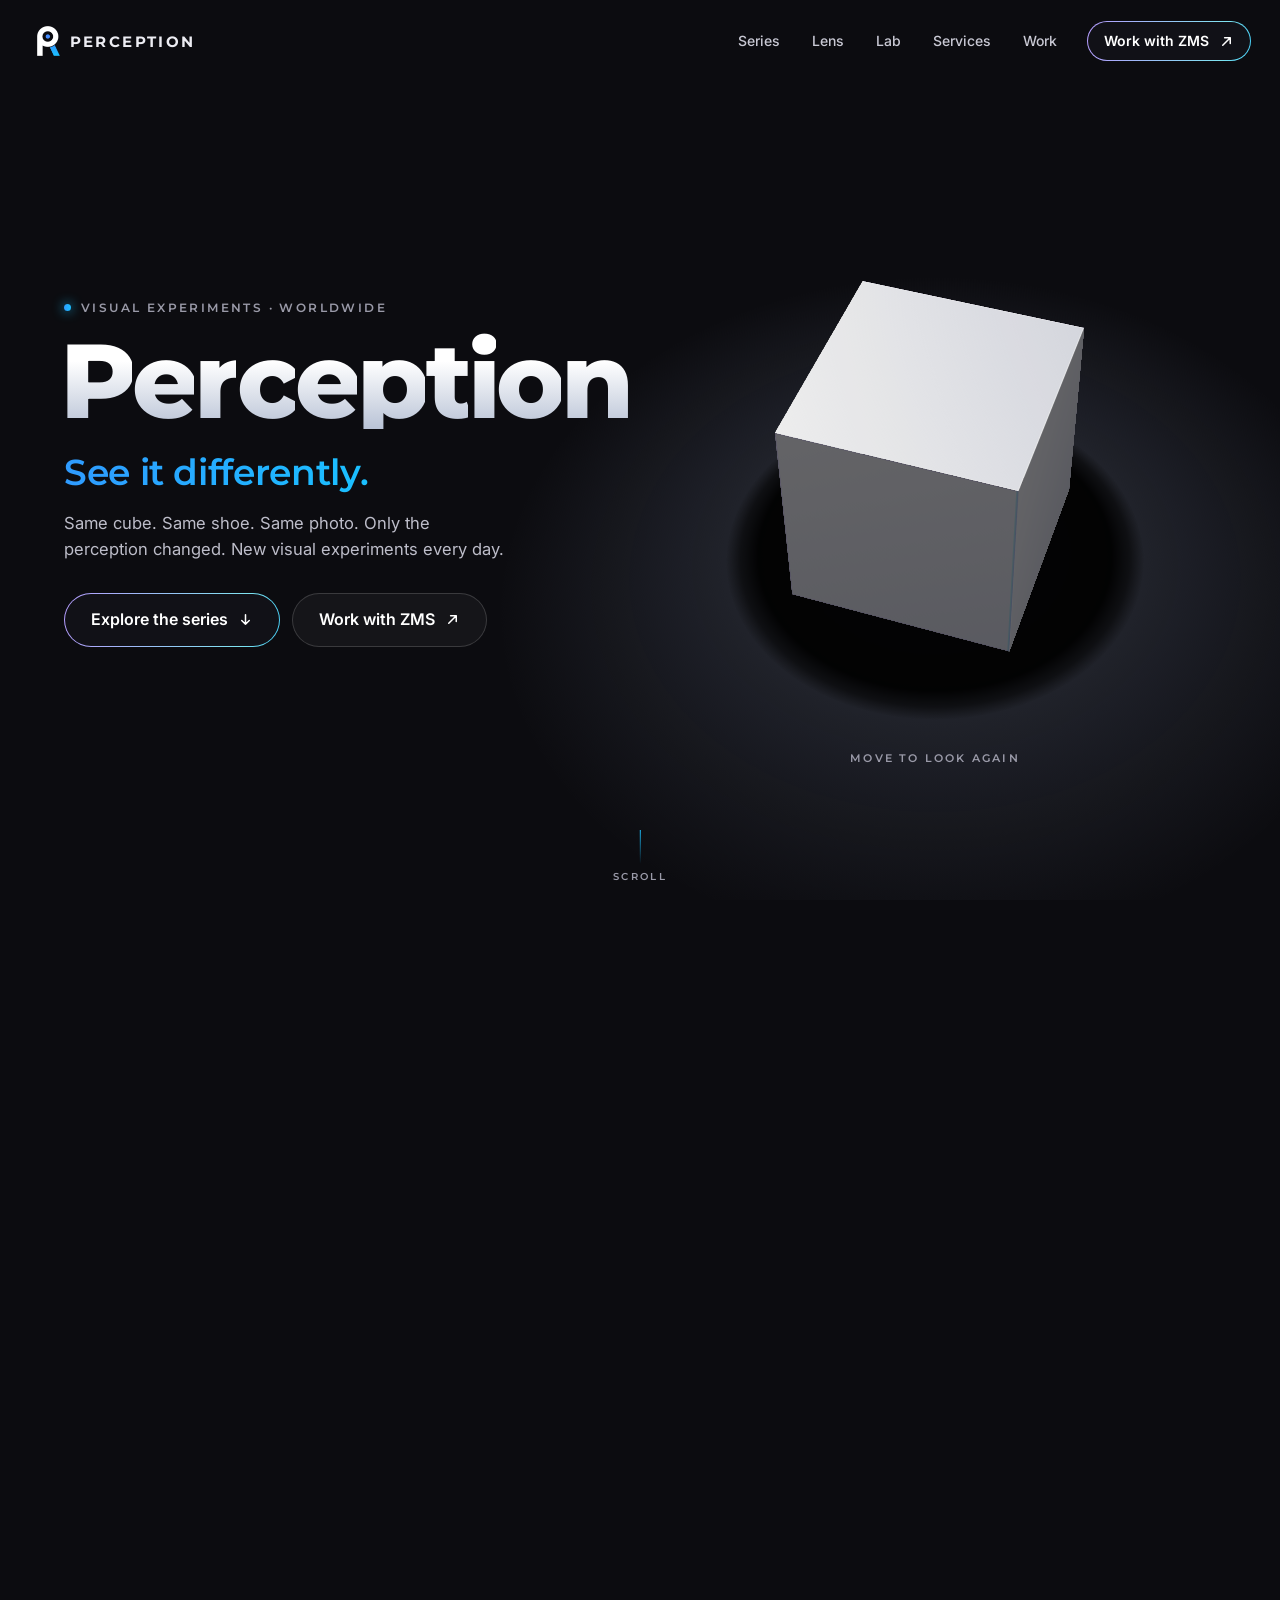
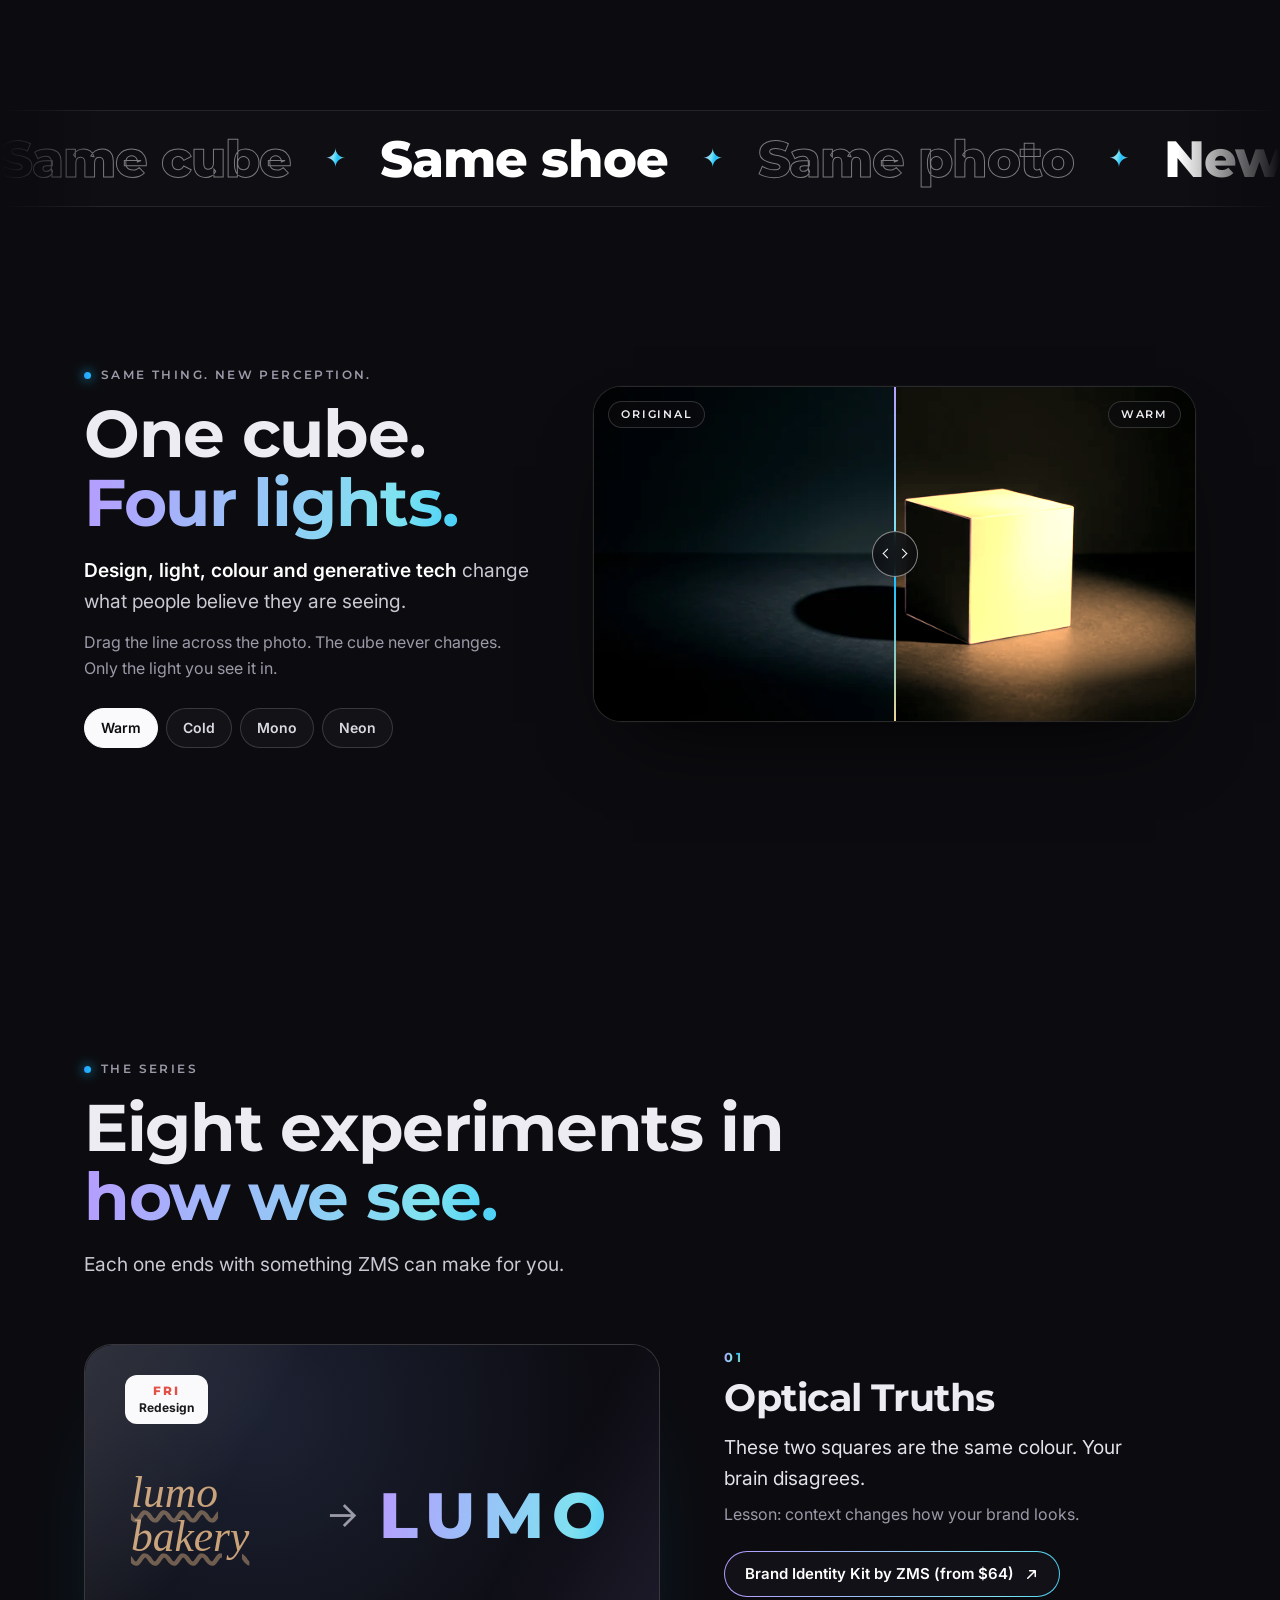
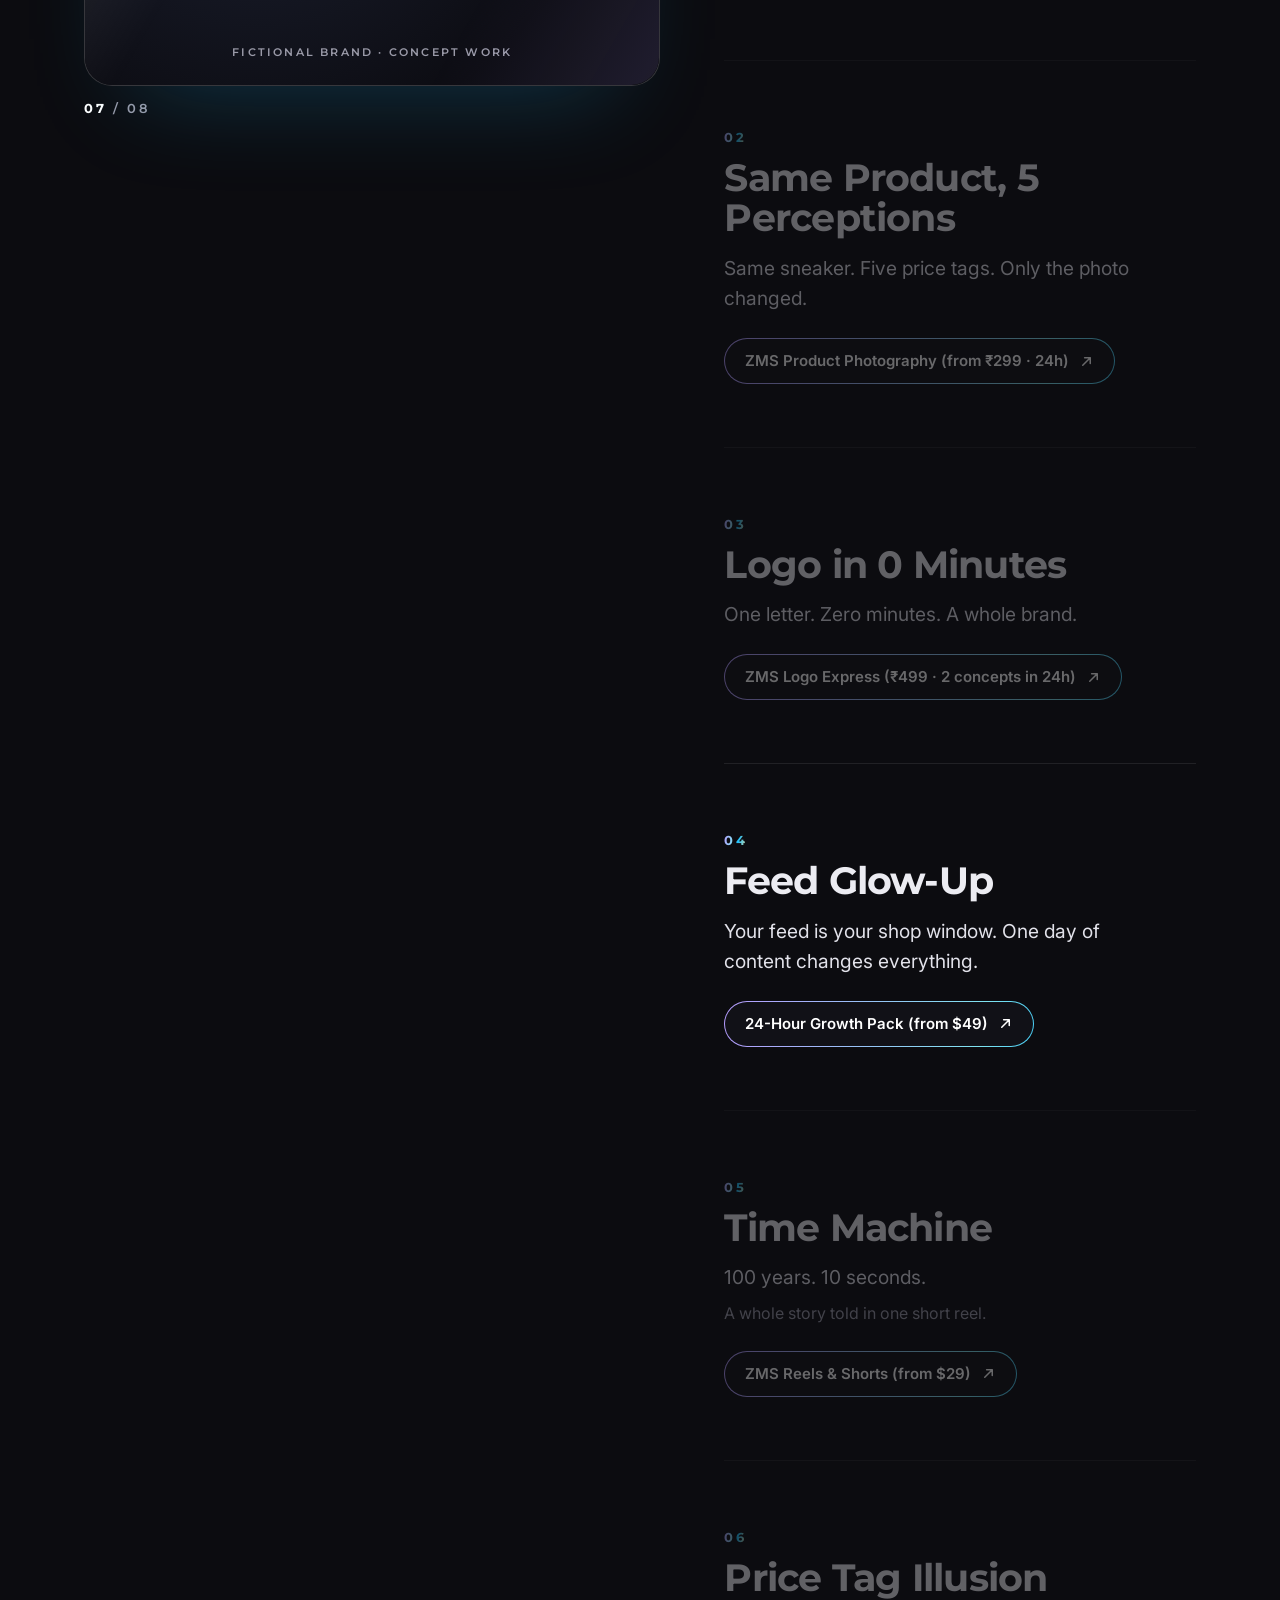
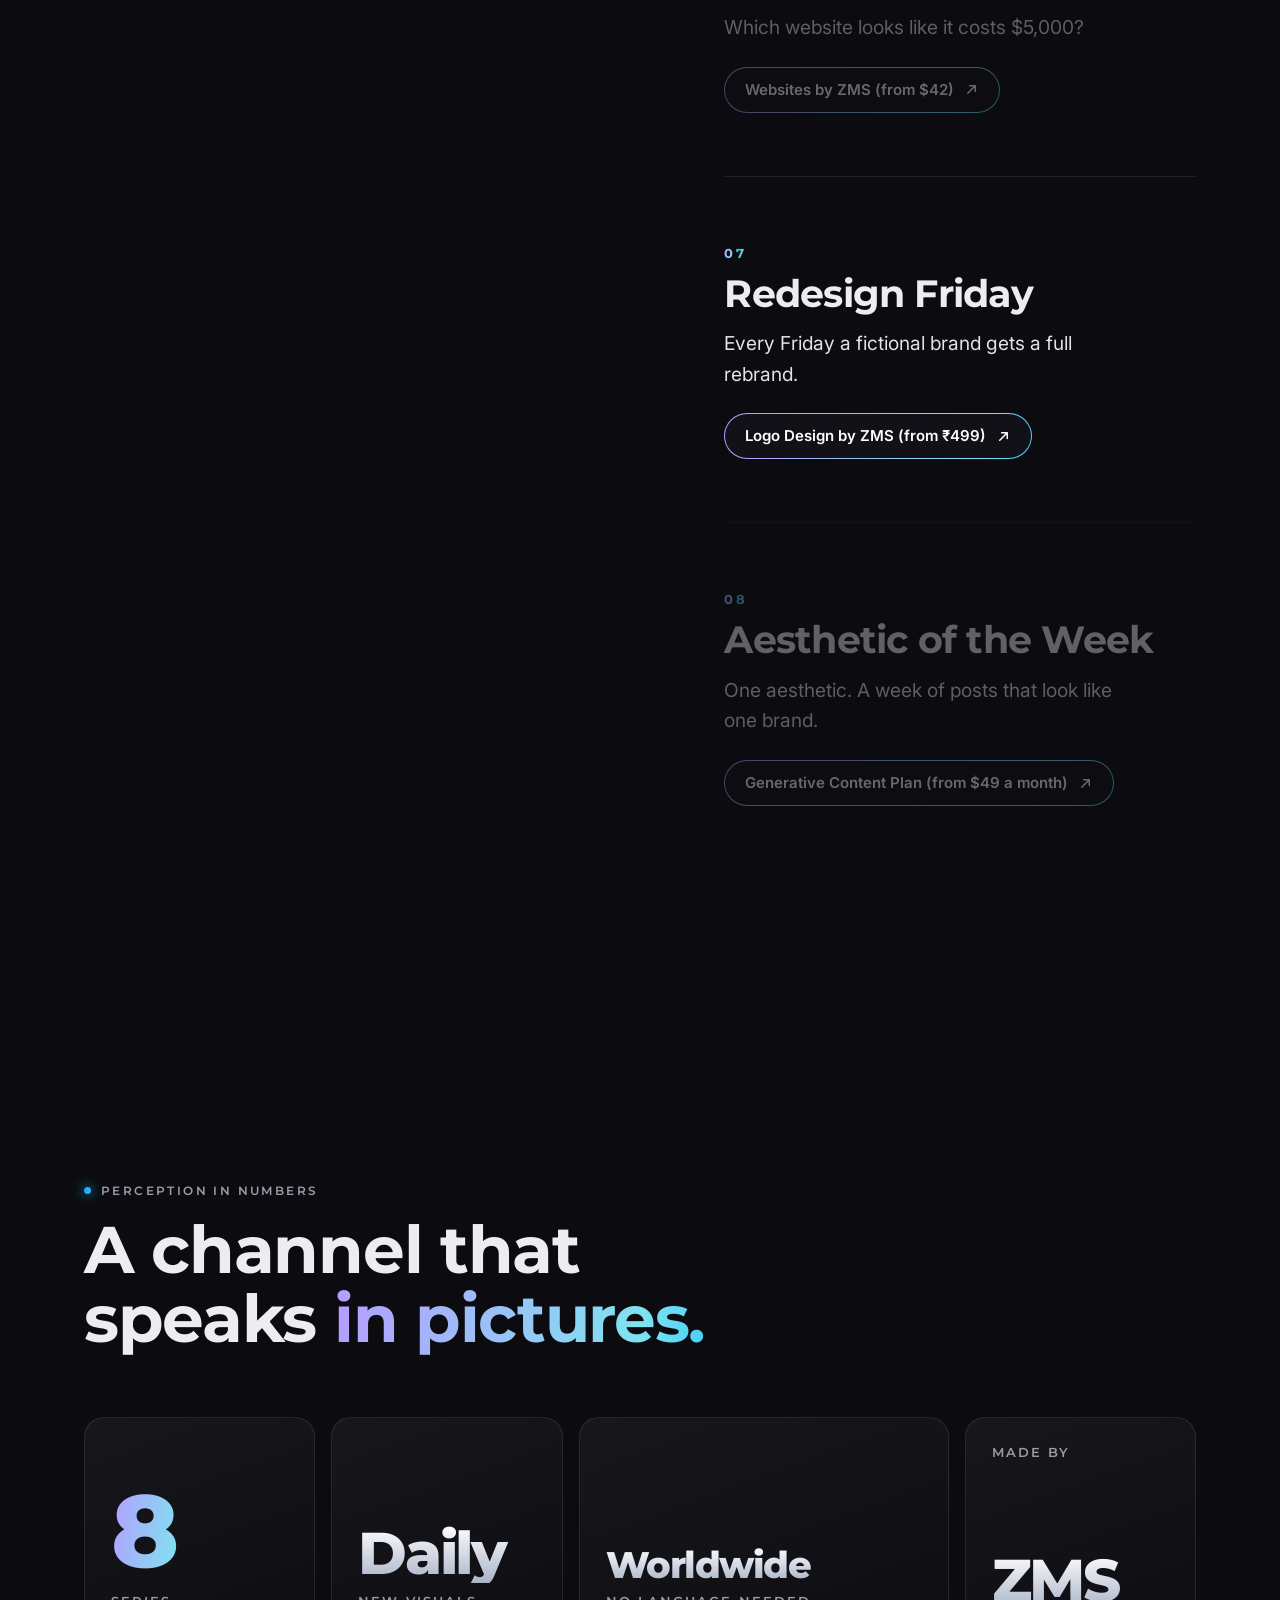
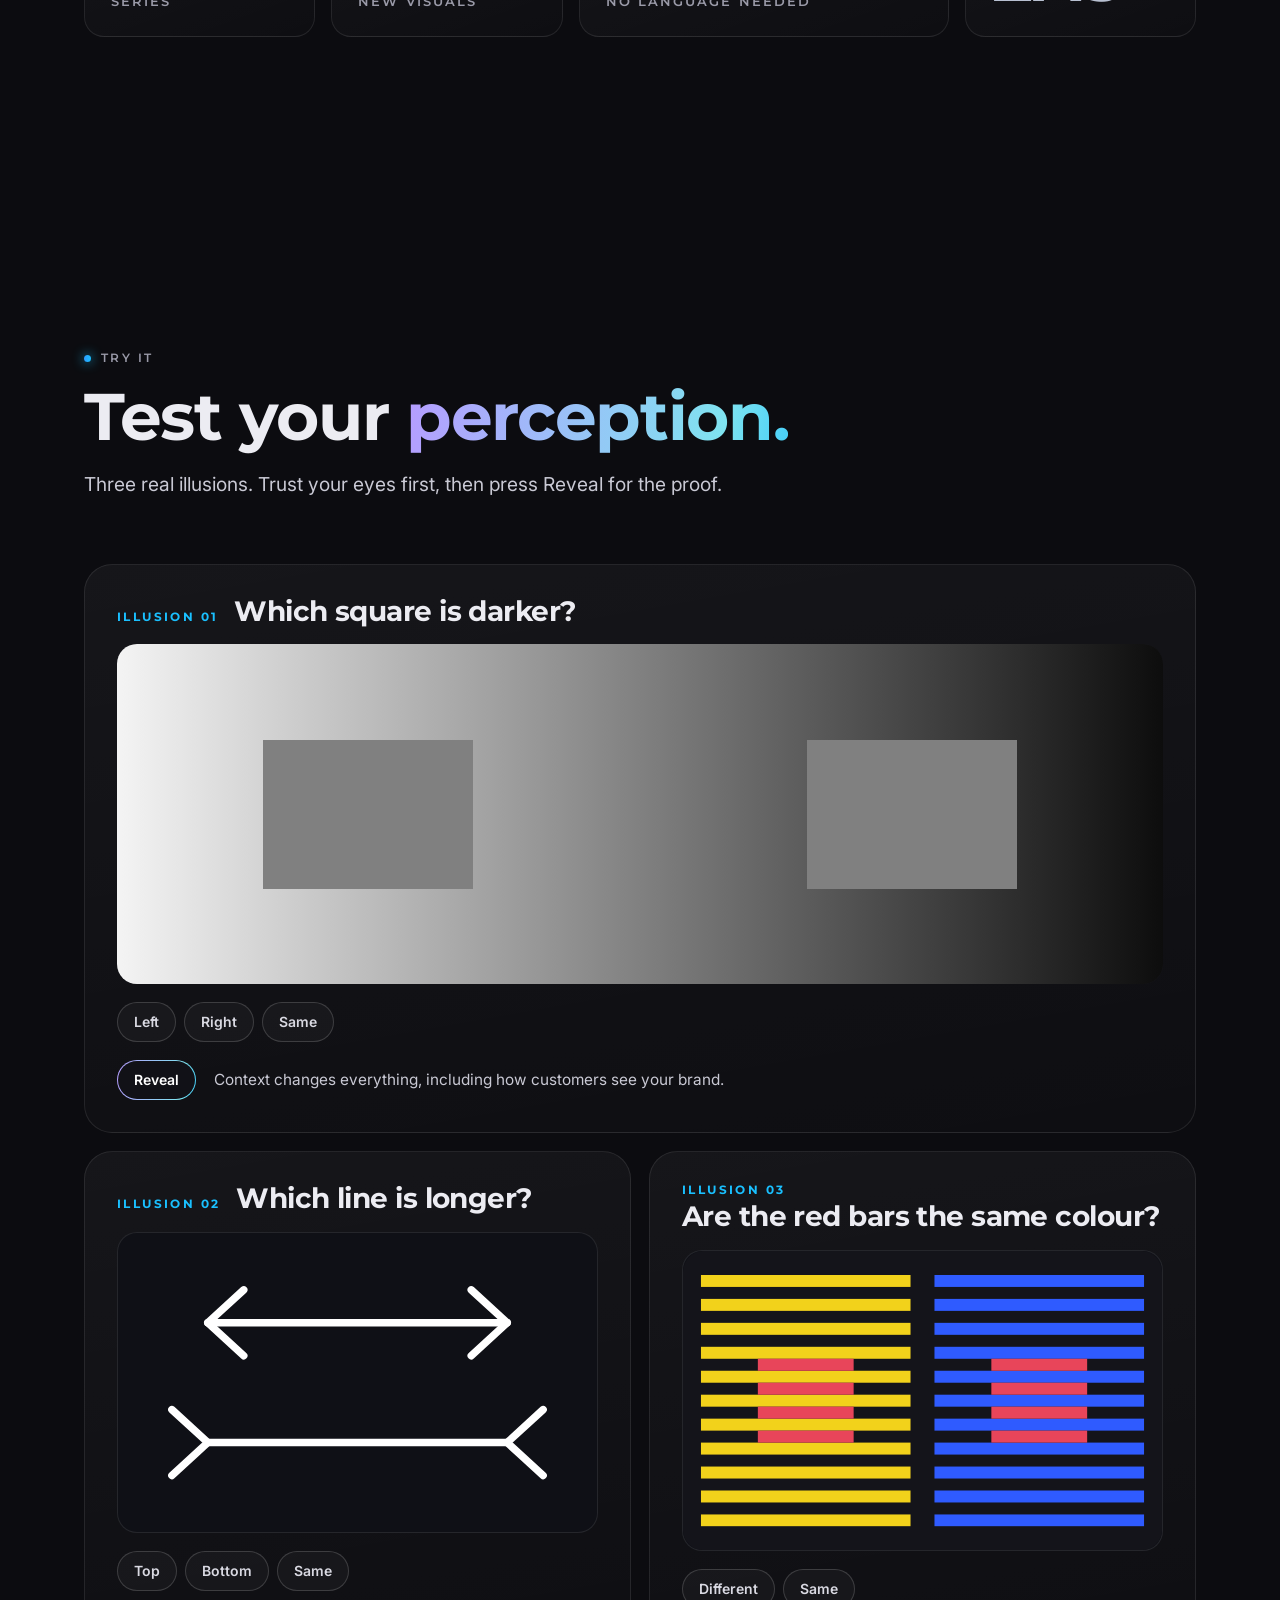
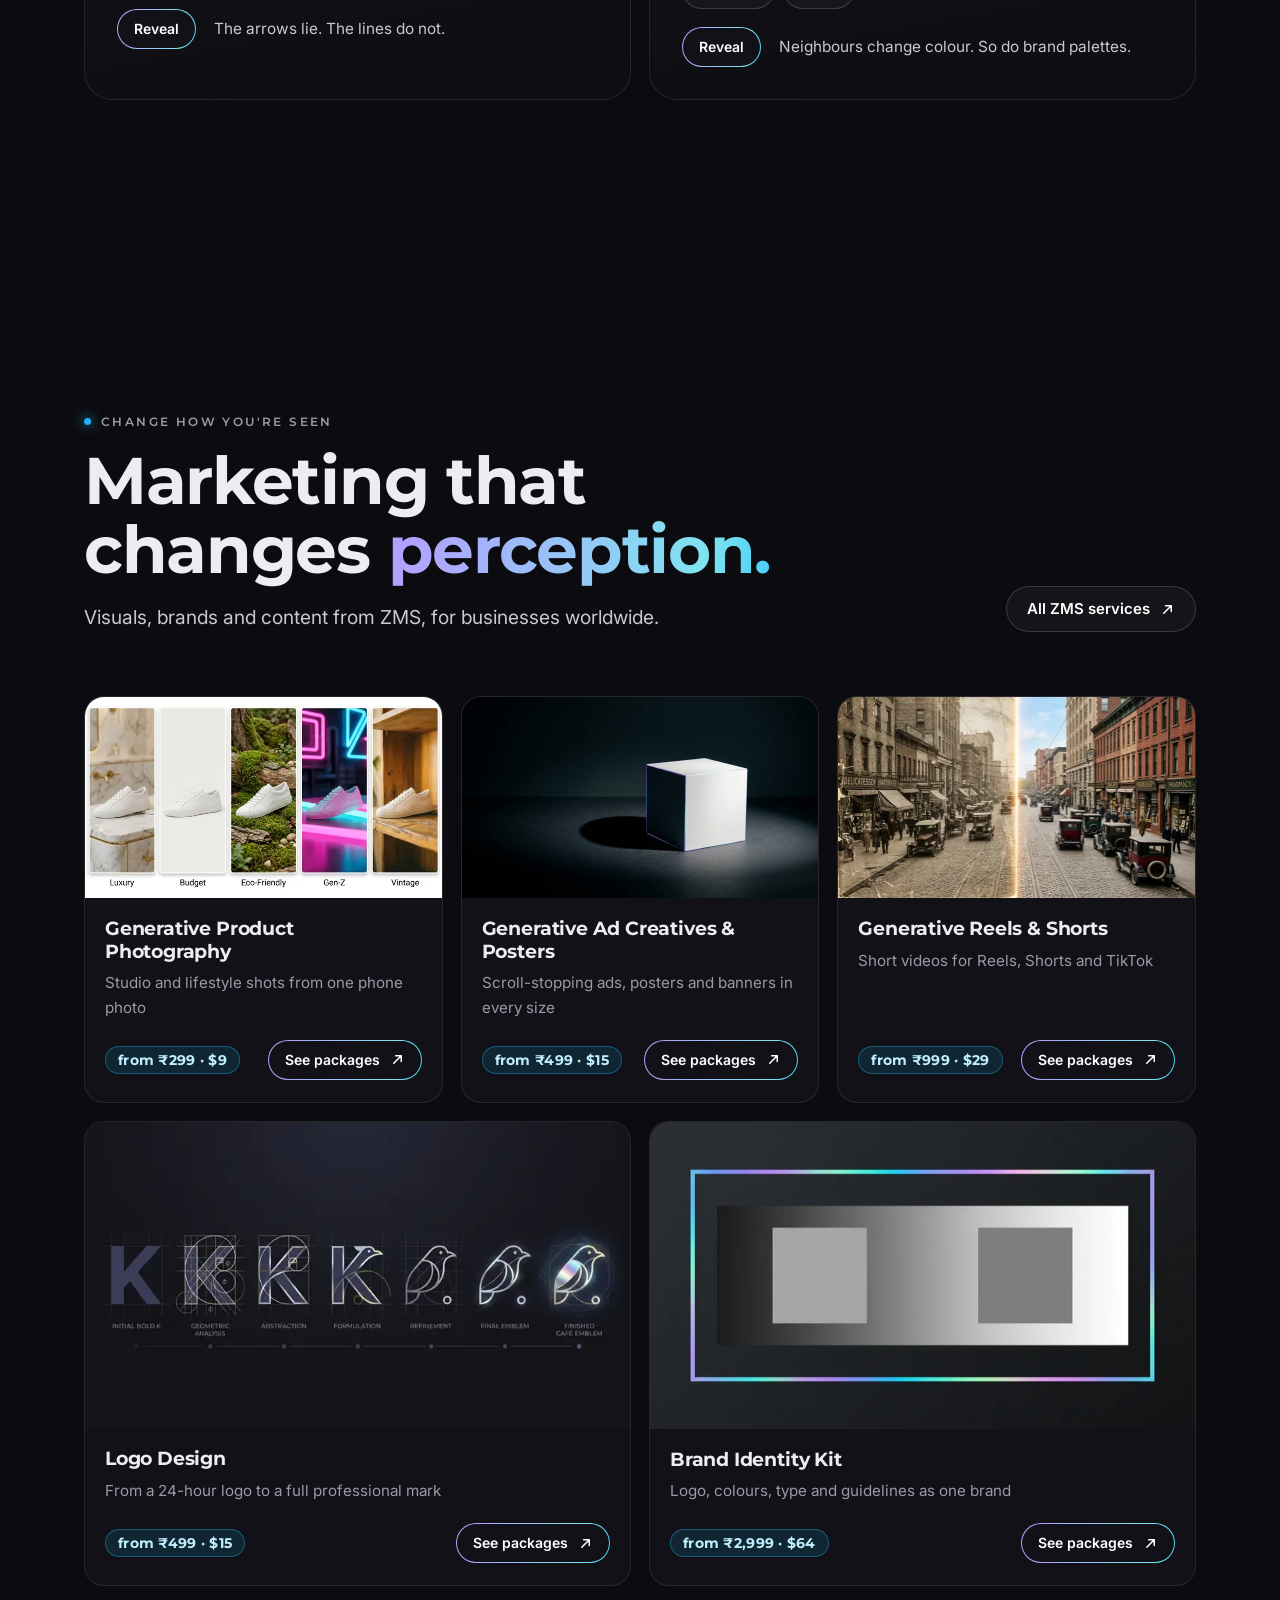
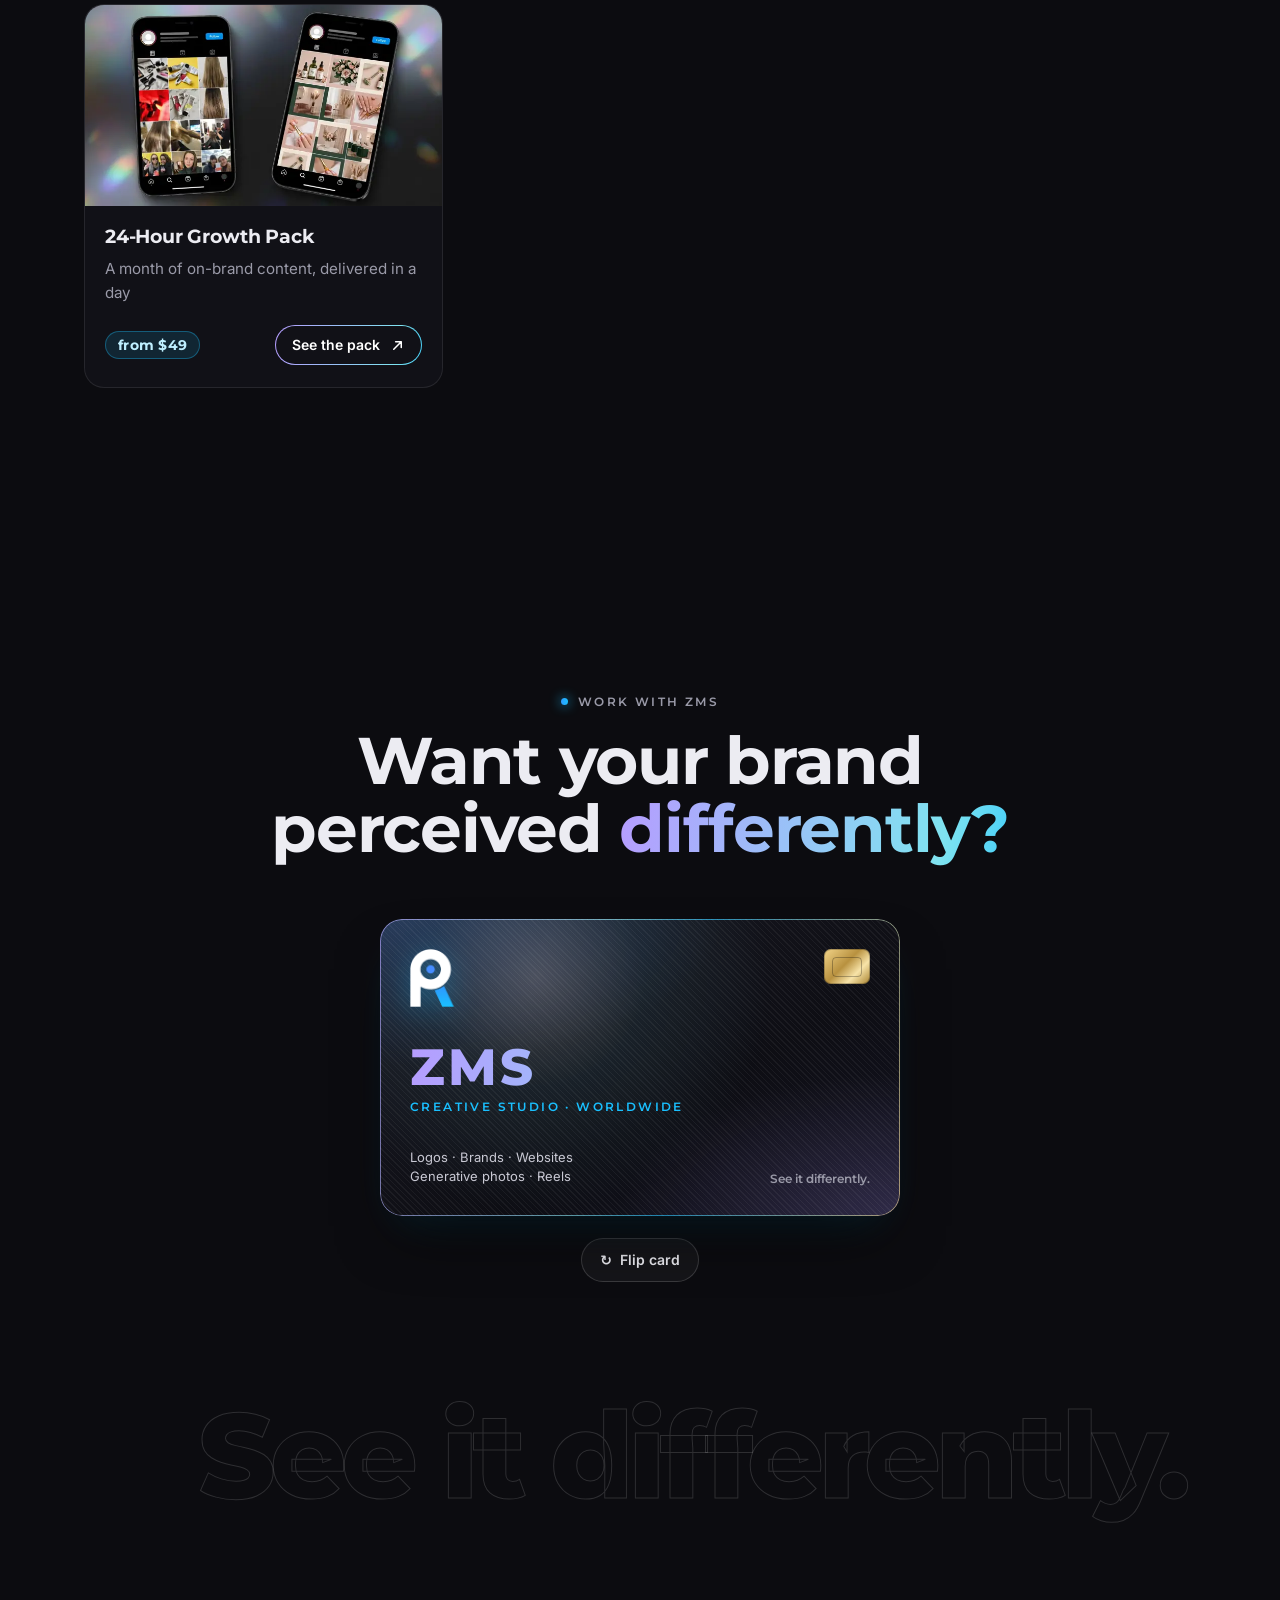
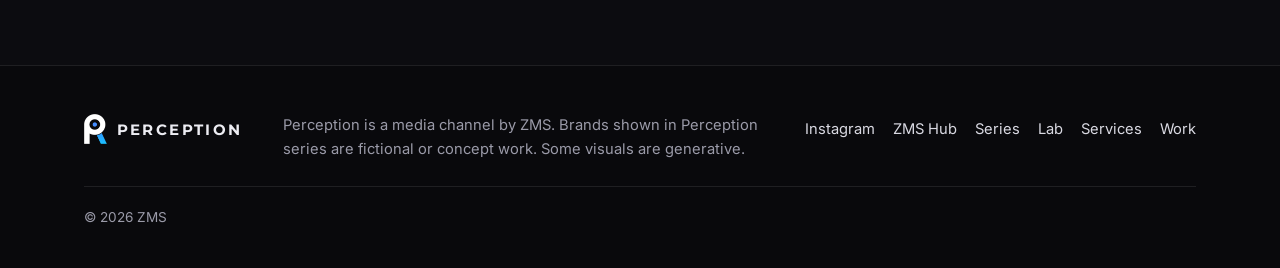
==== commit e4757f5d: "Perception: marketing-only services + 3D interactive business card" ====
--- a/perception/index.html
+++ b/perception/index.html
@@ -42,7 +42,7 @@
     <span class="brand__word">PERCEPTION</span>
   </a>
   <nav class="nav__links" id="menu" aria-label="Sections">
-    <a href="#series">Series</a><a href="#lens">Lens</a><a href="#lab">Lab</a><a href="#shop">Shop</a><a href="#work">Work</a>
+    <a href="#series">Series</a><a href="#lens">Lens</a><a href="#lab">Lab</a><a href="#shop">Services</a><a href="#work">Work</a>
     <a class="nav__cta-m" href="https://zerominutestudios.ing.ng" target="_blank" rel="noopener">Work with ZMS</a>
   </nav>
   <a class="btn btn--sm btn--chrome nav__cta magnetic" href="https://zerominutestudios.ing.ng" target="_blank" rel="noopener"><span>Work with ZMS</span><svg class="ico" viewBox="0 0 16 16" aria-hidden="true"><path d="M4 12 12 4M6 4h6v6" fill="none" stroke="currentColor" stroke-width="1.6" stroke-linecap="round" stroke-linejoin="round"/></svg></a>
@@ -114,10 +114,10 @@
     </div>
     <div class="series__grid">
       <div class="series__stage" aria-hidden="true">
-        <div class="stage__frame"><div class="stage__item on" data-i="0"><img class="stage__img" src="s-optical-1280.webp" srcset="s-optical-720.webp 720w, s-optical-1280.webp 1280w" sizes="(min-width: 960px) 52vw, 92vw" width="1280" height="698" loading="lazy" decoding="async" alt="Optical Truths: two same-colour squares that look different"></div><div class="stage__item" data-i="1"><img class="stage__img" src="s-5perceptions-1280.webp" srcset="s-5perceptions-720.webp 720w, s-5perceptions-1280.webp 1280w" sizes="(min-width: 960px) 52vw, 92vw" width="1280" height="698" loading="lazy" decoding="async" alt="One sneaker photographed five ways"></div><div class="stage__item" data-i="2"><img class="stage__img" src="s-logo-1280.webp" srcset="s-logo-720.webp 720w, s-logo-1280.webp 1280w" sizes="(min-width: 960px) 52vw, 92vw" width="1280" height="698" loading="lazy" decoding="async" alt="A single letter turned into a brand mark"></div><div class="stage__item" data-i="3"><img class="stage__img" src="s-feed-1280.webp" srcset="s-feed-720.webp 720w, s-feed-1280.webp 1280w" sizes="(min-width: 960px) 52vw, 92vw" width="1280" height="698" loading="lazy" decoding="async" alt="A social feed before and after a glow-up"></div><div class="stage__item" data-i="4"><img class="stage__img" src="s-timemachine-1280.webp" srcset="s-timemachine-720.webp 720w, s-timemachine-1280.webp 1280w" sizes="(min-width: 960px) 52vw, 92vw" width="1280" height="698" loading="lazy" decoding="async" alt="An old street photo restored and colourised"></div><div class="stage__item" data-i="5"><div class="art art--price" role="img" aria-label="Two website mock-ups side by side: which looks like it costs $5,000?"><div class="win win--a"><i class="win__bar"></i><b>SALE!!!</b><span class="win__l"></span><span class="win__l"></span><span class="win__l s"></span><em>A</em></div><div class="win win--b"><i class="win__bar"></i><b>Studio.</b><span class="win__g"></span><span class="win__l s"></span><em>B</em></div><p class="art__q">$5,000?</p></div></div><div class="stage__item" data-i="6"><div class="art art--friday" role="img" aria-label="A fictional brand name shown before and after a rebrand"><div class="cal"><span>FRI</span><b>Redesign</b></div><div class="rb rb--before">lumo bakery</div><span class="rb__arrow">→</span><div class="rb rb--after">LUMO</div><p class="art__tag">Fictional brand · concept work</p></div></div><div class="stage__item" data-i="7"><div class="art art--print" role="img" aria-label="A printable planner page in a soft aesthetic"><div class="sheet"><p class="sheet__h">This week</p><p class="sheet__row"><i></i><span></span></p><p class="sheet__row"><i></i><span></span></p><p class="sheet__row"><i></i><span></span></p><p class="sheet__row"><i></i><span></span></p><p class="sheet__row"><i></i><span></span></p><div class="sheet__sw"><i></i><i></i><i></i><i></i></div></div></div></div></div>
+        <div class="stage__frame"><div class="stage__item on" data-i="0"><img class="stage__img" src="s-optical-1280.webp" srcset="s-optical-720.webp 720w, s-optical-1280.webp 1280w" sizes="(min-width: 960px) 52vw, 92vw" width="1280" height="698" loading="lazy" decoding="async" alt="Optical Truths: two same-colour squares that look different"></div><div class="stage__item" data-i="1"><img class="stage__img" src="s-5perceptions-1280.webp" srcset="s-5perceptions-720.webp 720w, s-5perceptions-1280.webp 1280w" sizes="(min-width: 960px) 52vw, 92vw" width="1280" height="698" loading="lazy" decoding="async" alt="One sneaker photographed five ways"></div><div class="stage__item" data-i="2"><img class="stage__img" src="s-logo-1280.webp" srcset="s-logo-720.webp 720w, s-logo-1280.webp 1280w" sizes="(min-width: 960px) 52vw, 92vw" width="1280" height="698" loading="lazy" decoding="async" alt="A single letter turned into a brand mark"></div><div class="stage__item" data-i="3"><img class="stage__img" src="s-feed-1280.webp" srcset="s-feed-720.webp 720w, s-feed-1280.webp 1280w" sizes="(min-width: 960px) 52vw, 92vw" width="1280" height="698" loading="lazy" decoding="async" alt="A social feed before and after a glow-up"></div><div class="stage__item" data-i="4"><img class="stage__img" src="s-timemachine-1280.webp" srcset="s-timemachine-720.webp 720w, s-timemachine-1280.webp 1280w" sizes="(min-width: 960px) 52vw, 92vw" width="1280" height="698" loading="lazy" decoding="async" alt="An old street photo restored and colourised"></div><div class="stage__item" data-i="5"><div class="art art--price" role="img" aria-label="Two website mock-ups side by side: which looks like it costs $5,000?"><div class="win win--a"><i class="win__bar"></i><b>SALE!!!</b><span class="win__l"></span><span class="win__l"></span><span class="win__l s"></span><em>A</em></div><div class="win win--b"><i class="win__bar"></i><b>Studio.</b><span class="win__g"></span><span class="win__l s"></span><em>B</em></div><p class="art__q">$5,000?</p></div></div><div class="stage__item" data-i="6"><div class="art art--friday" role="img" aria-label="A fictional brand name shown before and after a rebrand"><div class="cal"><span>FRI</span><b>Redesign</b></div><div class="rb rb--before">lumo bakery</div><span class="rb__arrow">→</span><div class="rb rb--after">LUMO</div><p class="art__tag">Fictional brand · concept work</p></div></div><div class="stage__item" data-i="7"><div class="art art--print" role="img" aria-label="A week of posts in one aesthetic, with its colour palette"><div class="sheet"><p class="sheet__h">This week</p><p class="sheet__row"><i></i><span></span></p><p class="sheet__row"><i></i><span></span></p><p class="sheet__row"><i></i><span></span></p><p class="sheet__row"><i></i><span></span></p><p class="sheet__row"><i></i><span></span></p><div class="sheet__sw"><i></i><i></i><i></i><i></i></div></div></div></div></div>
         <p class="stage__count"><b id="stage-n">01</b> / 08</p>
       </div>
-      <ol class="series__list"><li class="exp" data-i="0" data-reveal><div class="exp__media"><img class="exp__img" src="s-optical-1280.webp" srcset="s-optical-720.webp 720w, s-optical-1280.webp 1280w" sizes="(min-width: 960px) 52vw, 92vw" width="1280" height="698" loading="lazy" decoding="async" alt="Optical Truths: two same-colour squares that look different"></div><span class="exp__num">01</span><h3 class="exp__title">Optical Truths</h3><p class="exp__hook">These two squares are the same colour. Your brain disagrees.</p><p class="exp__sub">Lesson: context changes how your brand looks.</p><a class="btn btn--chrome magnetic" href="https://superprofile.bio/vp/colourfunn-both-books-bundle---40-coloring-pages" target="_blank" rel="noopener"><span>Kids colouring books by Colourfunn</span><svg class="ico" viewBox="0 0 16 16" aria-hidden="true"><path d="M4 12 12 4M6 4h6v6" fill="none" stroke="currentColor" stroke-width="1.6" stroke-linecap="round" stroke-linejoin="round"/></svg></a></li><li class="exp" data-i="1" data-reveal><div class="exp__media"><img class="exp__img" src="s-5perceptions-1280.webp" srcset="s-5perceptions-720.webp 720w, s-5perceptions-1280.webp 1280w" sizes="(min-width: 960px) 52vw, 92vw" width="1280" height="698" loading="lazy" decoding="async" alt="One sneaker photographed five ways"></div><span class="exp__num">02</span><h3 class="exp__title">Same Product, 5 Perceptions</h3><p class="exp__hook">Same sneaker. Five price tags. Only the photo changed.</p><a class="btn btn--chrome magnetic" href="https://superprofile.bio/vp/zms-ai-product-shots---5-ai-product-photos-in-24h" target="_blank" rel="noopener"><span>ZMS Product Shots (₹299 · 5 photos in 24h)</span><svg class="ico" viewBox="0 0 16 16" aria-hidden="true"><path d="M4 12 12 4M6 4h6v6" fill="none" stroke="currentColor" stroke-width="1.6" stroke-linecap="round" stroke-linejoin="round"/></svg></a></li><li class="exp" data-i="2" data-reveal><div class="exp__media"><img class="exp__img" src="s-logo-1280.webp" srcset="s-logo-720.webp 720w, s-logo-1280.webp 1280w" sizes="(min-width: 960px) 52vw, 92vw" width="1280" height="698" loading="lazy" decoding="async" alt="A single letter turned into a brand mark"></div><span class="exp__num">03</span><h3 class="exp__title">Logo in 0 Minutes</h3><p class="exp__hook">One letter. Zero minutes. A whole brand.</p><a class="btn btn--chrome magnetic" href="https://zmshub.github.io/zms/logo/" target="_blank" rel="noopener"><span>ZMS Logo Express (₹499 · 2 concepts in 24h)</span><svg class="ico" viewBox="0 0 16 16" aria-hidden="true"><path d="M4 12 12 4M6 4h6v6" fill="none" stroke="currentColor" stroke-width="1.6" stroke-linecap="round" stroke-linejoin="round"/></svg></a></li><li class="exp" data-i="3" data-reveal><div class="exp__media"><img class="exp__img" src="s-feed-1280.webp" srcset="s-feed-720.webp 720w, s-feed-1280.webp 1280w" sizes="(min-width: 960px) 52vw, 92vw" width="1280" height="698" loading="lazy" decoding="async" alt="A social feed before and after a glow-up"></div><span class="exp__num">04</span><h3 class="exp__title">Feed Glow-Up</h3><p class="exp__hook">Your feed is your shop window. One day of content changes everything.</p><a class="btn btn--chrome magnetic" href="https://zmshub.github.io/zms/growth-pack/" target="_blank" rel="noopener"><span>24-Hour Growth Pack (from $49)</span><svg class="ico" viewBox="0 0 16 16" aria-hidden="true"><path d="M4 12 12 4M6 4h6v6" fill="none" stroke="currentColor" stroke-width="1.6" stroke-linecap="round" stroke-linejoin="round"/></svg></a></li><li class="exp" data-i="4" data-reveal><div class="exp__media"><img class="exp__img" src="s-timemachine-1280.webp" srcset="s-timemachine-720.webp 720w, s-timemachine-1280.webp 1280w" sizes="(min-width: 960px) 52vw, 92vw" width="1280" height="698" loading="lazy" decoding="async" alt="An old street photo restored and colourised"></div><span class="exp__num">05</span><h3 class="exp__title">Time Machine</h3><p class="exp__hook">100 years. 10 seconds.</p><p class="exp__sub">Restoring and colourising old photos.</p><a class="btn btn--chrome magnetic" href="https://superprofile.bio/vp/zms-ai-photo-restoration---restore-and-colourize-old-photos-in-24h-233" target="_blank" rel="noopener"><span>ZMS Photo Restoration (₹199 · 24h)</span><svg class="ico" viewBox="0 0 16 16" aria-hidden="true"><path d="M4 12 12 4M6 4h6v6" fill="none" stroke="currentColor" stroke-width="1.6" stroke-linecap="round" stroke-linejoin="round"/></svg></a></li><li class="exp" data-i="5" data-reveal><div class="exp__media"><div class="art art--price" role="img" aria-label="Two website mock-ups side by side: which looks like it costs $5,000?"><div class="win win--a"><i class="win__bar"></i><b>SALE!!!</b><span class="win__l"></span><span class="win__l"></span><span class="win__l s"></span><em>A</em></div><div class="win win--b"><i class="win__bar"></i><b>Studio.</b><span class="win__g"></span><span class="win__l s"></span><em>B</em></div><p class="art__q">$5,000?</p></div></div><span class="exp__num">06</span><h3 class="exp__title">Price Tag Illusion</h3><p class="exp__hook">Which website looks like it costs $5,000?</p><a class="btn btn--chrome magnetic" href="https://zerominutestudios.ing.ng" target="_blank" rel="noopener"><span>Websites by ZMS</span><svg class="ico" viewBox="0 0 16 16" aria-hidden="true"><path d="M4 12 12 4M6 4h6v6" fill="none" stroke="currentColor" stroke-width="1.6" stroke-linecap="round" stroke-linejoin="round"/></svg></a></li><li class="exp" data-i="6" data-reveal><div class="exp__media"><div class="art art--friday" role="img" aria-label="A fictional brand name shown before and after a rebrand"><div class="cal"><span>FRI</span><b>Redesign</b></div><div class="rb rb--before">lumo bakery</div><span class="rb__arrow">→</span><div class="rb rb--after">LUMO</div><p class="art__tag">Fictional brand · concept work</p></div></div><span class="exp__num">07</span><h3 class="exp__title">Redesign Friday</h3><p class="exp__hook">Every Friday a fictional brand gets a full rebrand.</p><a class="btn btn--chrome magnetic" href="https://zerominutestudios.ing.ng" target="_blank" rel="noopener"><span>Branding by ZMS</span><svg class="ico" viewBox="0 0 16 16" aria-hidden="true"><path d="M4 12 12 4M6 4h6v6" fill="none" stroke="currentColor" stroke-width="1.6" stroke-linecap="round" stroke-linejoin="round"/></svg></a></li><li class="exp" data-i="7" data-reveal><div class="exp__media"><div class="art art--print" role="img" aria-label="A printable planner page in a soft aesthetic"><div class="sheet"><p class="sheet__h">This week</p><p class="sheet__row"><i></i><span></span></p><p class="sheet__row"><i></i><span></span></p><p class="sheet__row"><i></i><span></span></p><p class="sheet__row"><i></i><span></span></p><p class="sheet__row"><i></i><span></span></p><div class="sheet__sw"><i></i><i></i><i></i><i></i></div></div></div></div><span class="exp__num">08</span><h3 class="exp__title">Printable Aesthetic of the Week</h3><p class="exp__hook">One aesthetic, one planner page.</p><a class="btn btn--chrome magnetic" href="https://zmshub.github.io/zms/store/" target="_blank" rel="noopener"><span>Browse the ZMS Store</span><svg class="ico" viewBox="0 0 16 16" aria-hidden="true"><path d="M4 12 12 4M6 4h6v6" fill="none" stroke="currentColor" stroke-width="1.6" stroke-linecap="round" stroke-linejoin="round"/></svg></a></li></ol>
+      <ol class="series__list"><li class="exp" data-i="0" data-reveal><div class="exp__media"><img class="exp__img" src="s-optical-1280.webp" srcset="s-optical-720.webp 720w, s-optical-1280.webp 1280w" sizes="(min-width: 960px) 52vw, 92vw" width="1280" height="698" loading="lazy" decoding="async" alt="Optical Truths: two same-colour squares that look different"></div><span class="exp__num">01</span><h3 class="exp__title">Optical Truths</h3><p class="exp__hook">These two squares are the same colour. Your brain disagrees.</p><p class="exp__sub">Lesson: context changes how your brand looks.</p><a class="btn btn--chrome magnetic" href="https://zmshub.github.io/zms/studios/#brand-kit" target="_blank" rel="noopener"><span>Brand Identity Kit by ZMS (from $64)</span><svg class="ico" viewBox="0 0 16 16" aria-hidden="true"><path d="M4 12 12 4M6 4h6v6" fill="none" stroke="currentColor" stroke-width="1.6" stroke-linecap="round" stroke-linejoin="round"/></svg></a></li><li class="exp" data-i="1" data-reveal><div class="exp__media"><img class="exp__img" src="s-5perceptions-1280.webp" srcset="s-5perceptions-720.webp 720w, s-5perceptions-1280.webp 1280w" sizes="(min-width: 960px) 52vw, 92vw" width="1280" height="698" loading="lazy" decoding="async" alt="One sneaker photographed five ways"></div><span class="exp__num">02</span><h3 class="exp__title">Same Product, 5 Perceptions</h3><p class="exp__hook">Same sneaker. Five price tags. Only the photo changed.</p><a class="btn btn--chrome magnetic" href="https://zmshub.github.io/zms/studios/#ai-product-shots" target="_blank" rel="noopener"><span>ZMS Product Photography (from ₹299 · 24h)</span><svg class="ico" viewBox="0 0 16 16" aria-hidden="true"><path d="M4 12 12 4M6 4h6v6" fill="none" stroke="currentColor" stroke-width="1.6" stroke-linecap="round" stroke-linejoin="round"/></svg></a></li><li class="exp" data-i="2" data-reveal><div class="exp__media"><img class="exp__img" src="s-logo-1280.webp" srcset="s-logo-720.webp 720w, s-logo-1280.webp 1280w" sizes="(min-width: 960px) 52vw, 92vw" width="1280" height="698" loading="lazy" decoding="async" alt="A single letter turned into a brand mark"></div><span class="exp__num">03</span><h3 class="exp__title">Logo in 0 Minutes</h3><p class="exp__hook">One letter. Zero minutes. A whole brand.</p><a class="btn btn--chrome magnetic" href="https://zmshub.github.io/zms/logo/" target="_blank" rel="noopener"><span>ZMS Logo Express (₹499 · 2 concepts in 24h)</span><svg class="ico" viewBox="0 0 16 16" aria-hidden="true"><path d="M4 12 12 4M6 4h6v6" fill="none" stroke="currentColor" stroke-width="1.6" stroke-linecap="round" stroke-linejoin="round"/></svg></a></li><li class="exp" data-i="3" data-reveal><div class="exp__media"><img class="exp__img" src="s-feed-1280.webp" srcset="s-feed-720.webp 720w, s-feed-1280.webp 1280w" sizes="(min-width: 960px) 52vw, 92vw" width="1280" height="698" loading="lazy" decoding="async" alt="A social feed before and after a glow-up"></div><span class="exp__num">04</span><h3 class="exp__title">Feed Glow-Up</h3><p class="exp__hook">Your feed is your shop window. One day of content changes everything.</p><a class="btn btn--chrome magnetic" href="https://zmshub.github.io/zms/growth-pack/" target="_blank" rel="noopener"><span>24-Hour Growth Pack (from $49)</span><svg class="ico" viewBox="0 0 16 16" aria-hidden="true"><path d="M4 12 12 4M6 4h6v6" fill="none" stroke="currentColor" stroke-width="1.6" stroke-linecap="round" stroke-linejoin="round"/></svg></a></li><li class="exp" data-i="4" data-reveal><div class="exp__media"><img class="exp__img" src="s-timemachine-1280.webp" srcset="s-timemachine-720.webp 720w, s-timemachine-1280.webp 1280w" sizes="(min-width: 960px) 52vw, 92vw" width="1280" height="698" loading="lazy" decoding="async" alt="An old street photo restored and colourised"></div><span class="exp__num">05</span><h3 class="exp__title">Time Machine</h3><p class="exp__hook">100 years. 10 seconds.</p><p class="exp__sub">A whole story told in one short reel.</p><a class="btn btn--chrome magnetic" href="https://zmshub.github.io/zms/studios/#ai-video" target="_blank" rel="noopener"><span>ZMS Reels &amp; Shorts (from $29)</span><svg class="ico" viewBox="0 0 16 16" aria-hidden="true"><path d="M4 12 12 4M6 4h6v6" fill="none" stroke="currentColor" stroke-width="1.6" stroke-linecap="round" stroke-linejoin="round"/></svg></a></li><li class="exp" data-i="5" data-reveal><div class="exp__media"><div class="art art--price" role="img" aria-label="Two website mock-ups side by side: which looks like it costs $5,000?"><div class="win win--a"><i class="win__bar"></i><b>SALE!!!</b><span class="win__l"></span><span class="win__l"></span><span class="win__l s"></span><em>A</em></div><div class="win win--b"><i class="win__bar"></i><b>Studio.</b><span class="win__g"></span><span class="win__l s"></span><em>B</em></div><p class="art__q">$5,000?</p></div></div><span class="exp__num">06</span><h3 class="exp__title">Price Tag Illusion</h3><p class="exp__hook">Which website looks like it costs $5,000?</p><a class="btn btn--chrome magnetic" href="https://zmshub.github.io/zms/studios/#website" target="_blank" rel="noopener"><span>Websites by ZMS (from $42)</span><svg class="ico" viewBox="0 0 16 16" aria-hidden="true"><path d="M4 12 12 4M6 4h6v6" fill="none" stroke="currentColor" stroke-width="1.6" stroke-linecap="round" stroke-linejoin="round"/></svg></a></li><li class="exp" data-i="6" data-reveal><div class="exp__media"><div class="art art--friday" role="img" aria-label="A fictional brand name shown before and after a rebrand"><div class="cal"><span>FRI</span><b>Redesign</b></div><div class="rb rb--before">lumo bakery</div><span class="rb__arrow">→</span><div class="rb rb--after">LUMO</div><p class="art__tag">Fictional brand · concept work</p></div></div><span class="exp__num">07</span><h3 class="exp__title">Redesign Friday</h3><p class="exp__hook">Every Friday a fictional brand gets a full rebrand.</p><a class="btn btn--chrome magnetic" href="https://zmshub.github.io/zms/studios/#logo" target="_blank" rel="noopener"><span>Logo Design by ZMS (from ₹499)</span><svg class="ico" viewBox="0 0 16 16" aria-hidden="true"><path d="M4 12 12 4M6 4h6v6" fill="none" stroke="currentColor" stroke-width="1.6" stroke-linecap="round" stroke-linejoin="round"/></svg></a></li><li class="exp" data-i="7" data-reveal><div class="exp__media"><div class="art art--print" role="img" aria-label="A week of posts in one aesthetic, with its colour palette"><div class="sheet"><p class="sheet__h">This week</p><p class="sheet__row"><i></i><span></span></p><p class="sheet__row"><i></i><span></span></p><p class="sheet__row"><i></i><span></span></p><p class="sheet__row"><i></i><span></span></p><p class="sheet__row"><i></i><span></span></p><div class="sheet__sw"><i></i><i></i><i></i><i></i></div></div></div></div><span class="exp__num">08</span><h3 class="exp__title">Aesthetic of the Week</h3><p class="exp__hook">One aesthetic. A week of posts that look like one brand.</p><a class="btn btn--chrome magnetic" href="https://zmshub.github.io/zms/studios/#plan-ai-content" target="_blank" rel="noopener"><span>Generative Content Plan (from $49 a month)</span><svg class="ico" viewBox="0 0 16 16" aria-hidden="true"><path d="M4 12 12 4M6 4h6v6" fill="none" stroke="currentColor" stroke-width="1.6" stroke-linecap="round" stroke-linejoin="round"/></svg></a></li></ol>
     </div>
   </div>
 </section>
@@ -210,28 +210,52 @@
   <div class="wrap">
     <div class="head head--row" data-reveal>
       <div>
-        <p class="eyebrow"><i class="dot"></i>Shop the perception</p>
-        <h2 class="h2" id="shop-title">Useful picks from <span class="holo">the ZMS Store.</span></h2>
-        <p class="lead">Tools for money, work and focus, plus a pack of brain games.</p>
-      </div>
-      <a class="btn btn--ghost magnetic" href="https://zmshub.github.io/zms/store/" target="_blank" rel="noopener"><span>See the full ZMS Store</span><svg class="ico" viewBox="0 0 16 16" aria-hidden="true"><path d="M4 12 12 4M6 4h6v6" fill="none" stroke="currentColor" stroke-width="1.6" stroke-linecap="round" stroke-linejoin="round"/></svg></a>
-    </div>
-    <div class="shop__grid"><article class="prod tilt" data-reveal><div class="prod__media"><img src="https://zmshub.github.io/zms/freelancer-kit/cover.jpg" width="1280" height="720" loading="lazy" decoding="async" alt="Freelancer Business Kit cover"></div><div class="prod__body"><h3>Freelancer Business Kit</h3><p>Invoice, quote, contract and client tracker</p><div class="prod__row"><span class="pill">₹149</span><a class="btn btn--sm btn--chrome" href="https://superprofile.bio/vp/freelancer-business-kit---invoice--quote--contract---tracker" target="_blank" rel="noopener"><span>Get the kit</span><svg class="ico" viewBox="0 0 16 16" aria-hidden="true"><path d="M4 12 12 4M6 4h6v6" fill="none" stroke="currentColor" stroke-width="1.6" stroke-linecap="round" stroke-linejoin="round"/></svg></a></div></div><i class="shine" aria-hidden="true"></i></article><article class="prod tilt" data-reveal><div class="prod__media"><img src="https://zmshub.github.io/zms/debt-payoff-tracker/cover.jpg" width="1280" height="720" loading="lazy" decoding="async" alt="Debt Payoff Tracker cover"></div><div class="prod__body"><h3>Debt Payoff Tracker</h3><p>Snowball vs avalanche calculator for Excel and Google Sheets</p><div class="prod__row"><span class="pill">₹149</span><a class="btn btn--sm btn--chrome" href="https://superprofile.bio/vp/6aceb9c821e1ab0013b00892" target="_blank" rel="noopener"><span>Get the tracker</span><svg class="ico" viewBox="0 0 16 16" aria-hidden="true"><path d="M4 12 12 4M6 4h6v6" fill="none" stroke="currentColor" stroke-width="1.6" stroke-linecap="round" stroke-linejoin="round"/></svg></a></div></div><i class="shine" aria-hidden="true"></i></article><article class="prod tilt" data-reveal><div class="prod__media"><img src="https://zmshub.github.io/zms/spendwise/cover.jpg" width="1280" height="720" loading="lazy" decoding="async" alt="SpendWise Salary &amp; Expense Tracker cover"></div><div class="prod__body"><h3>SpendWise Salary &amp; Expense Tracker</h3><p>For Excel and Google Sheets</p><div class="prod__row"><span class="pill">₹149</span><a class="btn btn--sm btn--chrome" href="https://superprofile.bio/vp/spendwise-%E2%80%93-salary---expense-tracker--excel---google-sheets-" target="_blank" rel="noopener"><span>Get SpendWise</span><svg class="ico" viewBox="0 0 16 16" aria-hidden="true"><path d="M4 12 12 4M6 4h6v6" fill="none" stroke="currentColor" stroke-width="1.6" stroke-linecap="round" stroke-linejoin="round"/></svg></a></div></div><i class="shine" aria-hidden="true"></i></article><article class="prod tilt" data-reveal><div class="prod__media"><img src="https://zmshub.github.io/zms/brain-games-puzzles/cover.jpg" width="1280" height="720" loading="lazy" decoding="async" alt="Brain Games Puzzle Pack cover"></div><div class="prod__body"><h3>Brain Games Puzzle Pack</h3><p>120 printable puzzles with answers (PDF)</p><div class="prod__row"><span class="pill">₹99</span><a class="btn btn--sm btn--chrome" href="https://superprofile.bio/vp/brain-games-puzzle-pack---120-printable-puzzles-with-answers--pdf-" target="_blank" rel="noopener"><span>Get the puzzles</span><svg class="ico" viewBox="0 0 16 16" aria-hidden="true"><path d="M4 12 12 4M6 4h6v6" fill="none" stroke="currentColor" stroke-width="1.6" stroke-linecap="round" stroke-linejoin="round"/></svg></a></div></div><i class="shine" aria-hidden="true"></i></article><article class="prod tilt" data-reveal><div class="prod__media"><img src="https://zmshub.github.io/zms/30-day-discipline-tracker/cover.jpg" width="1280" height="720" loading="lazy" decoding="async" alt="30-Day Discipline Tracker cover"></div><div class="prod__body"><h3>30-Day Discipline Tracker</h3><p>Habit and streak tracker for Excel, Sheets and PDF</p><div class="prod__row"><span class="pill">₹199</span><a class="btn btn--sm btn--chrome" href="https://superprofile.bio/vp/30-day-discipline-tracker" target="_blank" rel="noopener"><span>Get the tracker</span><svg class="ico" viewBox="0 0 16 16" aria-hidden="true"><path d="M4 12 12 4M6 4h6v6" fill="none" stroke="currentColor" stroke-width="1.6" stroke-linecap="round" stroke-linejoin="round"/></svg></a></div></div><i class="shine" aria-hidden="true"></i></article></div>
+        <p class="eyebrow"><i class="dot"></i>Change how you're seen</p>
+        <h2 class="h2" id="shop-title">Marketing that changes <span class="holo">perception.</span></h2>
+        <p class="lead">Visuals, brands and content from ZMS, for businesses worldwide.</p>
+      </div>
+      <a class="btn btn--ghost magnetic" href="https://zmshub.github.io/zms/studios/#services" target="_blank" rel="noopener"><span>All ZMS services</span><svg class="ico" viewBox="0 0 16 16" aria-hidden="true"><path d="M4 12 12 4M6 4h6v6" fill="none" stroke="currentColor" stroke-width="1.6" stroke-linecap="round" stroke-linejoin="round"/></svg></a>
+    </div>
+    <div class="shop__grid"><article class="prod tilt" data-reveal><div class="prod__media"><img src="s-5perceptions-720.webp" width="720" height="400" loading="lazy" decoding="async" alt="Generative Product Photography"></div><div class="prod__body"><h3>Generative Product Photography</h3><p>Studio and lifestyle shots from one phone photo</p><div class="prod__row"><span class="pill">from ₹299 · $9</span><a class="btn btn--sm btn--chrome" href="https://zmshub.github.io/zms/studios/#ai-product-shots" target="_blank" rel="noopener"><span>See packages</span><svg class="ico" viewBox="0 0 16 16" aria-hidden="true"><path d="M4 12 12 4M6 4h6v6" fill="none" stroke="currentColor" stroke-width="1.6" stroke-linecap="round" stroke-linejoin="round"/></svg></a></div></div><i class="shine" aria-hidden="true"></i></article><article class="prod tilt" data-reveal><div class="prod__media"><img src="cube-photo-720.webp" width="720" height="400" loading="lazy" decoding="async" alt="Generative Ad Creatives &amp; Posters"></div><div class="prod__body"><h3>Generative Ad Creatives &amp; Posters</h3><p>Scroll-stopping ads, posters and banners in every size</p><div class="prod__row"><span class="pill">from ₹499 · $15</span><a class="btn btn--sm btn--chrome" href="https://zmshub.github.io/zms/studios/#ai-ad-creatives" target="_blank" rel="noopener"><span>See packages</span><svg class="ico" viewBox="0 0 16 16" aria-hidden="true"><path d="M4 12 12 4M6 4h6v6" fill="none" stroke="currentColor" stroke-width="1.6" stroke-linecap="round" stroke-linejoin="round"/></svg></a></div></div><i class="shine" aria-hidden="true"></i></article><article class="prod tilt" data-reveal><div class="prod__media"><img src="s-timemachine-720.webp" width="720" height="400" loading="lazy" decoding="async" alt="Generative Reels &amp; Shorts"></div><div class="prod__body"><h3>Generative Reels &amp; Shorts</h3><p>Short videos for Reels, Shorts and TikTok</p><div class="prod__row"><span class="pill">from ₹999 · $29</span><a class="btn btn--sm btn--chrome" href="https://zmshub.github.io/zms/studios/#ai-video" target="_blank" rel="noopener"><span>See packages</span><svg class="ico" viewBox="0 0 16 16" aria-hidden="true"><path d="M4 12 12 4M6 4h6v6" fill="none" stroke="currentColor" stroke-width="1.6" stroke-linecap="round" stroke-linejoin="round"/></svg></a></div></div><i class="shine" aria-hidden="true"></i></article><article class="prod tilt" data-reveal><div class="prod__media"><img src="s-logo-720.webp" width="720" height="400" loading="lazy" decoding="async" alt="Logo Design"></div><div class="prod__body"><h3>Logo Design</h3><p>From a 24-hour logo to a full professional mark</p><div class="prod__row"><span class="pill">from ₹499 · $15</span><a class="btn btn--sm btn--chrome" href="https://zmshub.github.io/zms/studios/#logo" target="_blank" rel="noopener"><span>See packages</span><svg class="ico" viewBox="0 0 16 16" aria-hidden="true"><path d="M4 12 12 4M6 4h6v6" fill="none" stroke="currentColor" stroke-width="1.6" stroke-linecap="round" stroke-linejoin="round"/></svg></a></div></div><i class="shine" aria-hidden="true"></i></article><article class="prod tilt" data-reveal><div class="prod__media"><img src="s-optical-720.webp" width="720" height="400" loading="lazy" decoding="async" alt="Brand Identity Kit"></div><div class="prod__body"><h3>Brand Identity Kit</h3><p>Logo, colours, type and guidelines as one brand</p><div class="prod__row"><span class="pill">from ₹2,999 · $64</span><a class="btn btn--sm btn--chrome" href="https://zmshub.github.io/zms/studios/#brand-kit" target="_blank" rel="noopener"><span>See packages</span><svg class="ico" viewBox="0 0 16 16" aria-hidden="true"><path d="M4 12 12 4M6 4h6v6" fill="none" stroke="currentColor" stroke-width="1.6" stroke-linecap="round" stroke-linejoin="round"/></svg></a></div></div><i class="shine" aria-hidden="true"></i></article><article class="prod tilt" data-reveal><div class="prod__media"><img src="s-feed-720.webp" width="720" height="400" loading="lazy" decoding="async" alt="24-Hour Growth Pack"></div><div class="prod__body"><h3>24-Hour Growth Pack</h3><p>A month of on-brand content, delivered in a day</p><div class="prod__row"><span class="pill">from $49</span><a class="btn btn--sm btn--chrome" href="https://zmshub.github.io/zms/growth-pack/" target="_blank" rel="noopener"><span>See the pack</span><svg class="ico" viewBox="0 0 16 16" aria-hidden="true"><path d="M4 12 12 4M6 4h6v6" fill="none" stroke="currentColor" stroke-width="1.6" stroke-linecap="round" stroke-linejoin="round"/></svg></a></div></div><i class="shine" aria-hidden="true"></i></article></div>
   </div>
 </section>
 
 <section class="section work" id="work" aria-labelledby="work-title">
-  <div class="wrap work__box" data-reveal>
-    <div class="work__ring" aria-hidden="true"><img src="mark-white.webp" width="180" height="240" alt="" loading="lazy"></div>
+  <div class="wrap work__head" data-reveal>
     <p class="eyebrow"><i class="dot"></i>Work with ZMS</p>
     <h2 class="h2 work__title" id="work-title">Want your brand perceived <span class="holo">differently?</span></h2>
-    <p class="work__kicker">ZMS · creative studio</p>
-    <p class="lead"><strong>Logos, brands, websites, generative product photos, reels and a month of content in 24 hours</strong>, for clients worldwide.</p>
-    <div class="work__ctas">
-      <a class="btn btn--chrome btn--lg magnetic" href="https://zerominutestudios.ing.ng" target="_blank" rel="noopener"><span>ZMS Studios</span><svg class="ico" viewBox="0 0 16 16" aria-hidden="true"><path d="M4 12 12 4M6 4h6v6" fill="none" stroke="currentColor" stroke-width="1.6" stroke-linecap="round" stroke-linejoin="round"/></svg></a>
-      <a class="btn btn--ghost btn--lg magnetic" href="https://zerominutestudio.ing.ng" target="_blank" rel="noopener"><span>ZMS Studio (multimedia)</span><svg class="ico" viewBox="0 0 16 16" aria-hidden="true"><path d="M4 12 12 4M6 4h6v6" fill="none" stroke="currentColor" stroke-width="1.6" stroke-linecap="round" stroke-linejoin="round"/></svg></a>
-      <a class="btn btn--ghost btn--lg magnetic" href="https://zmshub.github.io/" target="_blank" rel="noopener"><span>ZMS Hub</span><svg class="ico" viewBox="0 0 16 16" aria-hidden="true"><path d="M4 12 12 4M6 4h6v6" fill="none" stroke="currentColor" stroke-width="1.6" stroke-linecap="round" stroke-linejoin="round"/></svg></a>
-    </div>
+  </div>
+  <div class="bc" data-reveal>
+    <div class="bc__tilt" id="bcTilt">
+      <div class="bc__card" id="bcCard">
+        <div class="bc__face bc__front" id="bcFront">
+          <span class="bc__glare" aria-hidden="true"></span>
+          <div class="bc__top">
+            <img class="bc__mark" src="mark-white.webp" width="180" height="240" alt="Perception mark" loading="lazy">
+            <span class="bc__chip" aria-hidden="true"></span>
+          </div>
+          <div class="bc__mid">
+            <p class="bc__name">ZMS</p>
+            <p class="bc__role">Creative studio · worldwide</p>
+          </div>
+          <div class="bc__bot">
+            <p class="bc__line">Logos · Brands · Websites<br>Generative photos · Reels</p>
+            <p class="bc__tag">See it differently.</p>
+          </div>
+        </div>
+        <div class="bc__face bc__back" id="bcBack" inert>
+          <span class="bc__glare" aria-hidden="true"></span>
+          <p class="bc__kick">ZMS · creative studio</p>
+          <p class="bc__pitch">Logos, brands, websites, generative product photos, reels and a month of content <strong>in 24 hours</strong>.</p>
+          <div class="bc__links">
+            <a class="bc__link bc__link--main" href="https://zerominutestudios.ing.ng" target="_blank" rel="noopener"><span>ZMS Studios</span><svg class="ico" viewBox="0 0 16 16" aria-hidden="true"><path d="M4 12 12 4M6 4h6v6" fill="none" stroke="currentColor" stroke-width="1.6" stroke-linecap="round" stroke-linejoin="round"/></svg></a>
+            <a class="bc__link" href="https://zerominutestudio.ing.ng" target="_blank" rel="noopener"><span>ZMS Studio · multimedia</span><svg class="ico" viewBox="0 0 16 16" aria-hidden="true"><path d="M4 12 12 4M6 4h6v6" fill="none" stroke="currentColor" stroke-width="1.6" stroke-linecap="round" stroke-linejoin="round"/></svg></a>
+            <a class="bc__link" href="https://www.instagram.com/zerominutestudios.zms/" target="_blank" rel="noopener"><span>Instagram</span><svg class="ico" viewBox="0 0 16 16" aria-hidden="true"><path d="M4 12 12 4M6 4h6v6" fill="none" stroke="currentColor" stroke-width="1.6" stroke-linecap="round" stroke-linejoin="round"/></svg></a>
+          </div>
+        </div>
+      </div>
+    </div>
+    <button class="bc__flip" id="bcFlip" type="button" aria-controls="bcCard" aria-pressed="false"><span class="bc__flip-ic" aria-hidden="true">↻</span><span class="bc__flip-t">Flip card</span></button>
   </div>
   <p class="bigword" aria-hidden="true">See it differently.</p>
 </section>
@@ -247,7 +271,7 @@
     <nav class="foot__links" aria-label="Footer">
       <a href="https://www.instagram.com/zerominutestudios.zms/" target="_blank" rel="noopener">Instagram</a>
       <a href="https://zmshub.github.io/" target="_blank" rel="noopener">ZMS Hub</a>
-      <a href="#series">Series</a><a href="#lab">Lab</a><a href="#shop">Shop</a><a href="#work">Work</a>
+      <a href="#series">Series</a><a href="#lab">Lab</a><a href="#shop">Services</a><a href="#work">Work</a>
     </nav>
     <p class="foot__copy">© 2026 ZMS</p>
   </div>
--- a/perception/style.css
+++ b/perception/style.css
@@ -351,6 +351,45 @@
 .work__kicker{margin-top:22px;font:600 12px/1 var(--head);letter-spacing:.2em;text-transform:uppercase;color:var(--cyan)}
 .work .lead{margin-inline:auto;margin-top:12px}
 .work__ctas{display:flex;flex-wrap:wrap;justify-content:center;gap:12px;margin-top:32px}
+/* work: 3D business card */
+.work__head{text-align:center;display:flex;flex-direction:column;align-items:center}
+.bc{perspective:1400px;display:flex;flex-direction:column;align-items:center;margin-top:clamp(36px,5vw,56px);padding-inline:var(--pad)}
+.bc__tilt{width:min(520px,100%);aspect-ratio:1.75/1;transform-style:preserve-3d;transition:transform .5s var(--ease);will-change:transform;touch-action:pan-y}
+.bc__tilt.is-live{transition:transform .08s linear}
+.bc__card{position:relative;width:100%;height:100%;transform-style:preserve-3d;transition:transform .8s var(--ease);cursor:pointer;animation:bc-float 6s ease-in-out infinite}
+.bc__card.is-flipped{transform:rotateY(180deg);animation:none}
+@keyframes bc-float{0%,100%{transform:translateY(0) rotateX(4deg) rotateY(-8deg)}50%{transform:translateY(-8px) rotateX(-2deg) rotateY(6deg)}}
+.bc__card.is-touched{animation:none}
+.bc__face{position:absolute;inset:0;border-radius:22px;overflow:hidden;-webkit-backface-visibility:hidden;backface-visibility:hidden;padding:clamp(18px,4.4vw,30px);display:flex;flex-direction:column;justify-content:space-between;
+  background:radial-gradient(120% 90% at 0% 0%,rgba(70,140,255,.22),transparent 55%),radial-gradient(90% 80% at 100% 100%,rgba(182,156,255,.18),transparent 60%),linear-gradient(150deg,#1a1a24,#0e0e14 60%,#121220);
+  box-shadow:0 1px 0 rgba(255,255,255,.12) inset,0 0 0 1px rgba(255,255,255,.08) inset,0 30px 60px -20px rgba(0,0,0,.8),0 18px 40px -24px rgba(26,192,255,.35)}
+.bc__face::before{content:"";position:absolute;inset:0;border-radius:inherit;padding:1px;background:var(--holo);-webkit-mask:linear-gradient(#000 0 0) content-box,linear-gradient(#000 0 0);-webkit-mask-composite:xor;mask:linear-gradient(#000 0 0) content-box exclude,linear-gradient(#000 0 0);opacity:.6;pointer-events:none}
+.bc__face::after{content:"";position:absolute;inset:0;pointer-events:none;opacity:.05;background-image:repeating-linear-gradient(45deg,#fff 0 1px,transparent 1px 4px)}
+.bc__back{transform:rotateY(180deg);justify-content:center;gap:clamp(8px,2vw,14px)}
+.bc__glare{position:absolute;inset:-1px;pointer-events:none;border-radius:inherit;background:radial-gradient(circle at var(--gx,30%) var(--gy,20%),rgba(255,255,255,.22),rgba(127,227,240,.08) 25%,transparent 55%);mix-blend-mode:screen;z-index:1}
+.bc__face>*:not(.bc__glare){position:relative;z-index:2}
+.bc__top{display:flex;justify-content:space-between;align-items:flex-start}
+.bc__mark{width:auto;height:clamp(40px,10vw,58px);object-fit:contain;filter:drop-shadow(0 6px 14px rgba(26,192,255,.35));transform:translateZ(30px)}
+.bc__chip{width:clamp(34px,8vw,46px);aspect-ratio:1.3;border-radius:7px;background:linear-gradient(135deg,#f3d58a,#b8913f 45%,#f7e3a8 70%,#a8822f);box-shadow:inset 0 0 0 1px rgba(0,0,0,.25);position:relative}
+.bc__chip::after{content:"";position:absolute;inset:22% 18%;border:1px solid rgba(0,0,0,.28);border-radius:4px}
+.bc__name{font:800 clamp(2rem,9vw,3.2rem)/1 var(--head);letter-spacing:.06em;background:var(--holo);background-size:200% 100%;-webkit-background-clip:text;background-clip:text;color:transparent;animation:holo 8s linear infinite}
+.bc__role{margin-top:6px;font:600 clamp(10px,2.6vw,12px)/1.3 var(--head);letter-spacing:.2em;text-transform:uppercase;color:var(--cyan)}
+.bc__bot{display:flex;justify-content:space-between;align-items:flex-end;gap:12px}
+.bc__line{font-size:clamp(11px,2.8vw,13px);line-height:1.45;color:#c9c9d4}
+.bc__tag{font:600 clamp(10px,2.6vw,12px)/1.2 var(--head);color:var(--mist);white-space:nowrap}
+.bc__kick{font:600 clamp(10px,2.6vw,12px)/1 var(--head);letter-spacing:.2em;text-transform:uppercase;color:var(--cyan)}
+.bc__pitch{font-size:clamp(12.5px,3.3vw,15px);line-height:1.45;color:#e4e4ec;max-width:40ch}
+.bc__links{display:flex;flex-wrap:wrap;gap:8px;margin-top:4px}
+.bc__link{display:inline-flex;align-items:center;gap:6px;min-height:36px;padding:7px 12px;border-radius:999px;border:1px solid var(--line-2);background:rgba(255,255,255,.04);font:600 clamp(11.5px,3vw,13.5px)/1 var(--body);text-decoration:none;transition:background .2s,border-color .2s}
+.bc__link:hover{background:rgba(255,255,255,.1);border-color:rgba(255,255,255,.3)}
+.bc__link--main{border-color:transparent;background:linear-gradient(#15151d,#15151d) padding-box,var(--holo) border-box}
+.bc__link .ico{width:12px;height:12px}
+.bc__flip{margin-top:22px;display:inline-flex;align-items:center;gap:8px;min-height:44px;padding:10px 18px;border-radius:999px;border:1px solid var(--line-2);background:rgba(255,255,255,.04);font:600 14px/1 var(--body);cursor:pointer;transition:background .2s}
+.bc__flip:hover{background:rgba(255,255,255,.1)}
+.bc__flip-ic{display:inline-block;transition:transform .6s var(--ease)}
+.bc__flip[aria-pressed="true"] .bc__flip-ic{transform:rotate(180deg)}
+@media (max-width:420px){.bc__link{padding:6px 10px;min-height:34px}.bc__face{border-radius:18px}}
+@media (prefers-reduced-motion:reduce){.bc__card{animation:none;transition:none}.bc__tilt{transition:none}}
 .bigword{margin-top:clamp(60px,9vw,120px);padding-inline:2vw;font:800 clamp(2rem,9.4vw,11.5rem)/.95 var(--head);letter-spacing:-.05em;white-space:nowrap;text-align:center;color:transparent;-webkit-text-stroke:1px rgba(255,255,255,.14);background:linear-gradient(90deg,var(--sky),var(--cyan),#b69cff) 0 0/var(--bw,0%) 100% no-repeat;-webkit-background-clip:text;background-clip:text;transform:translateX(calc(var(--bx,0) * 1%))}
 
 /* footer */
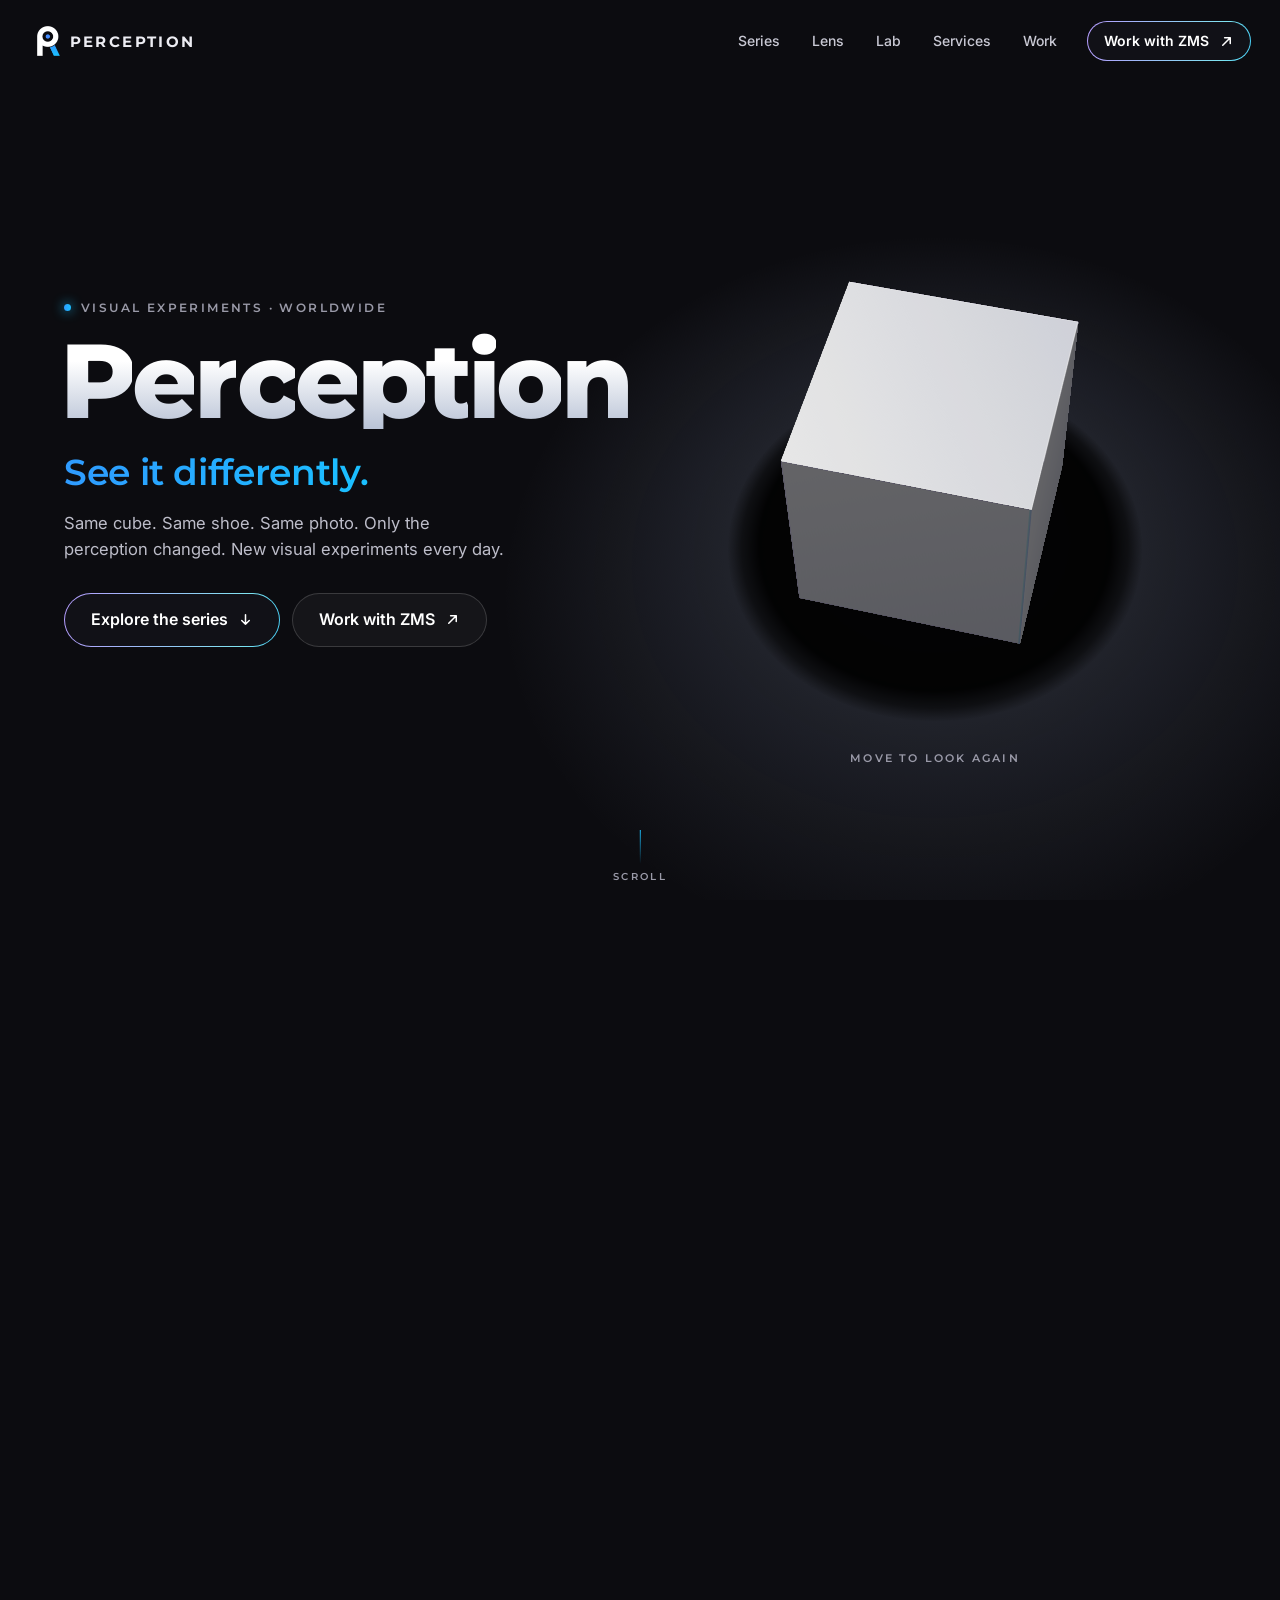
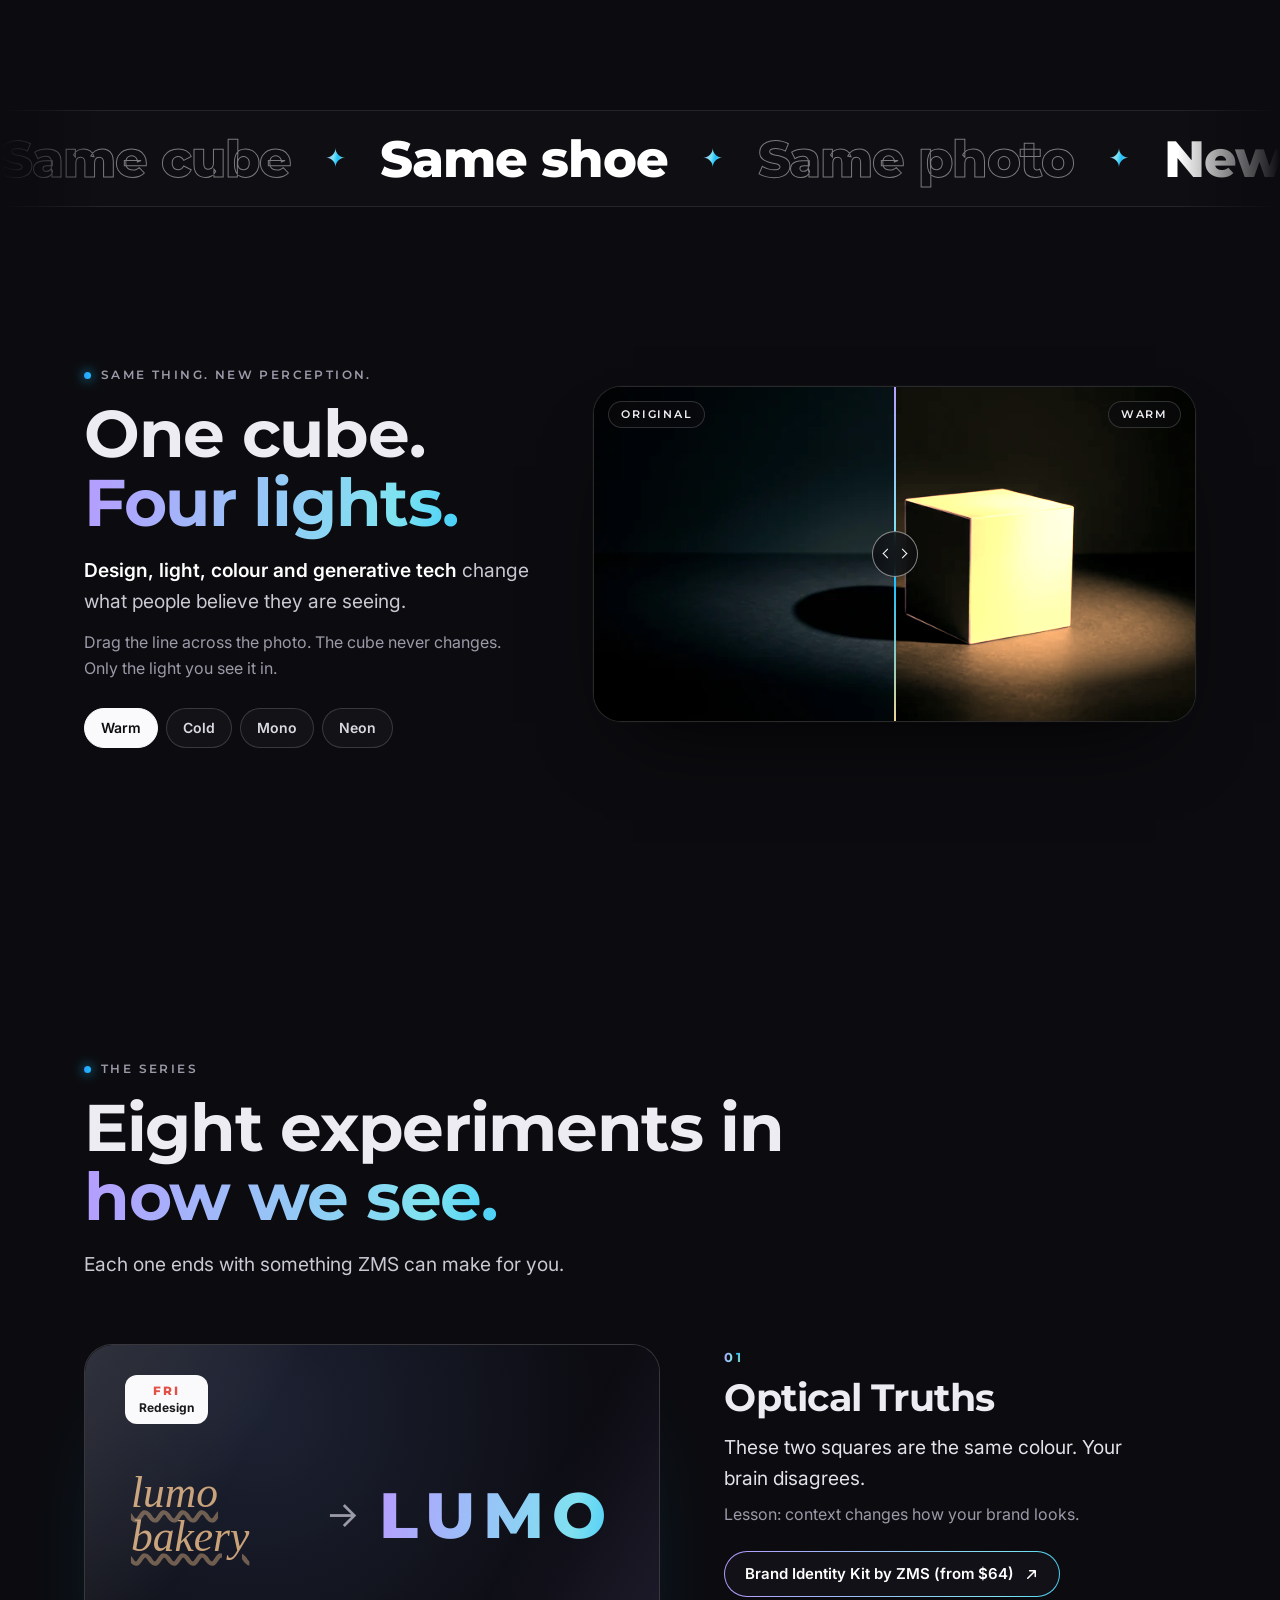
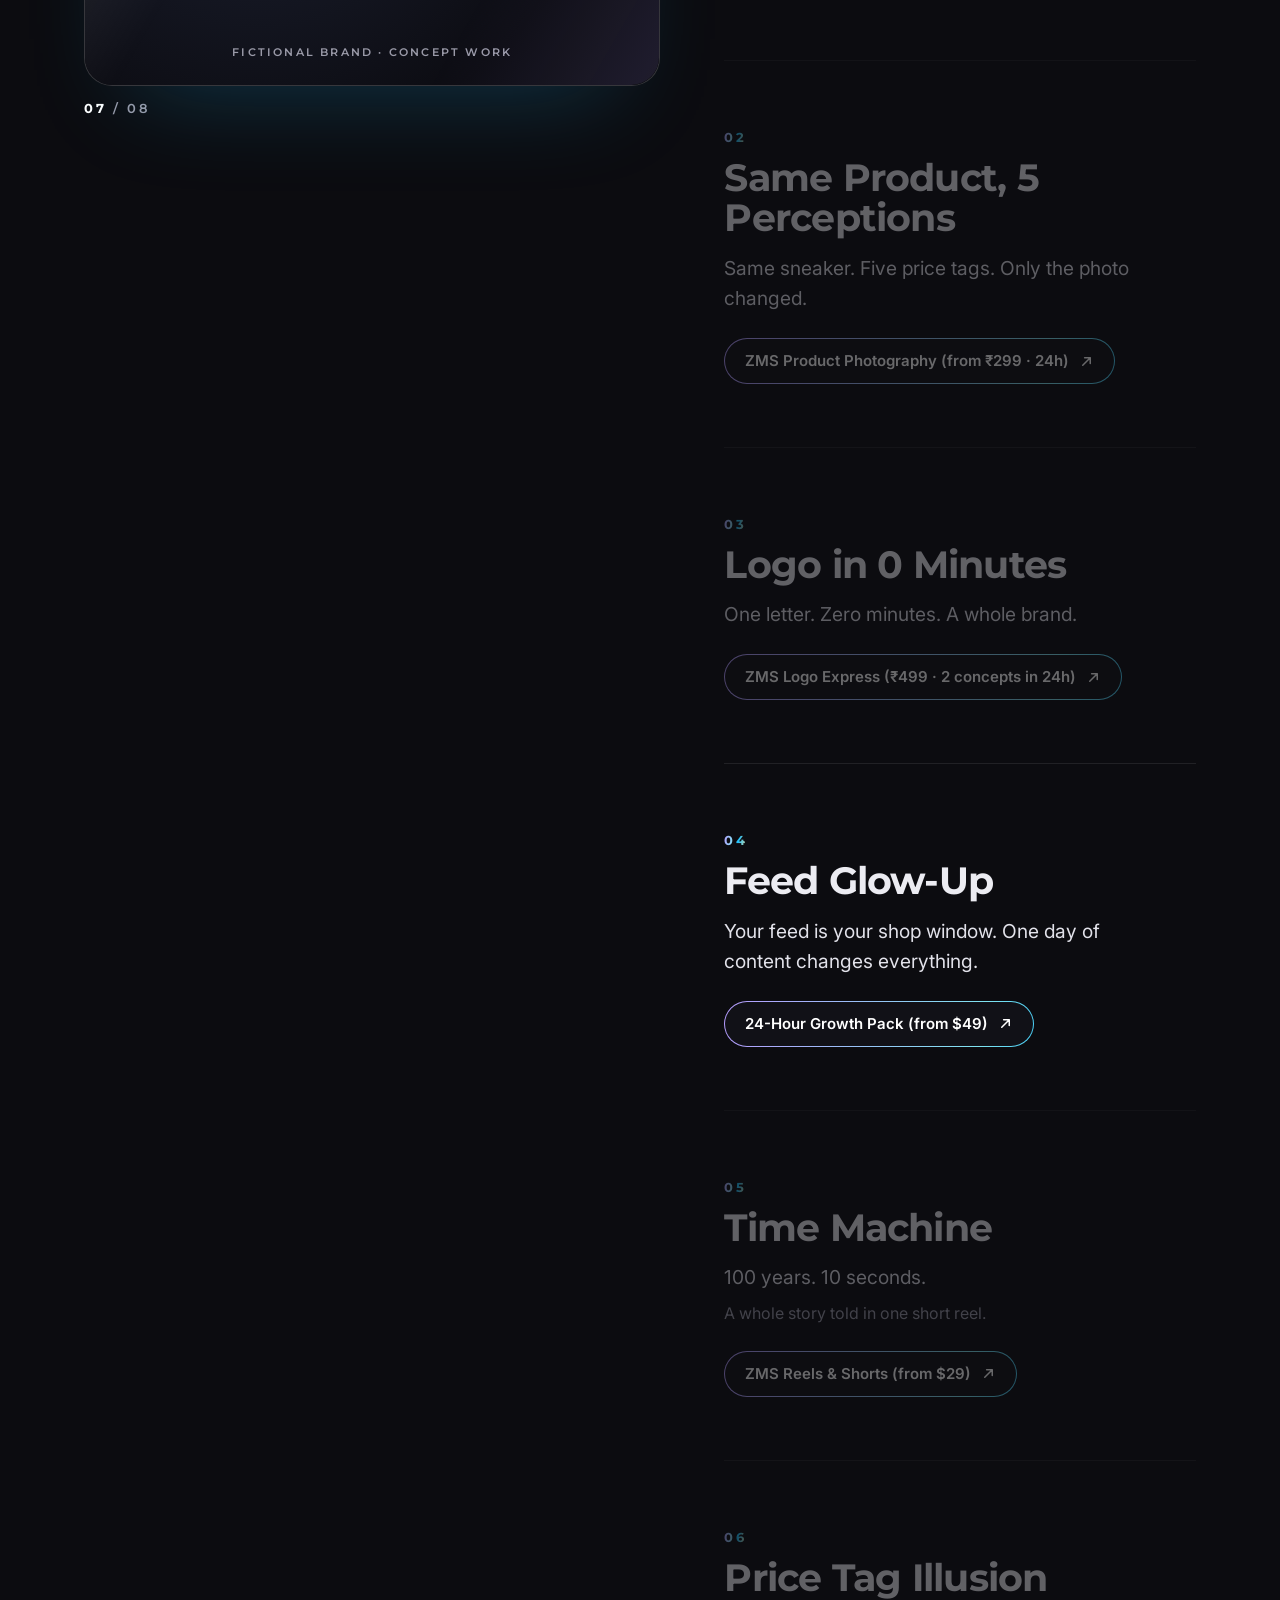
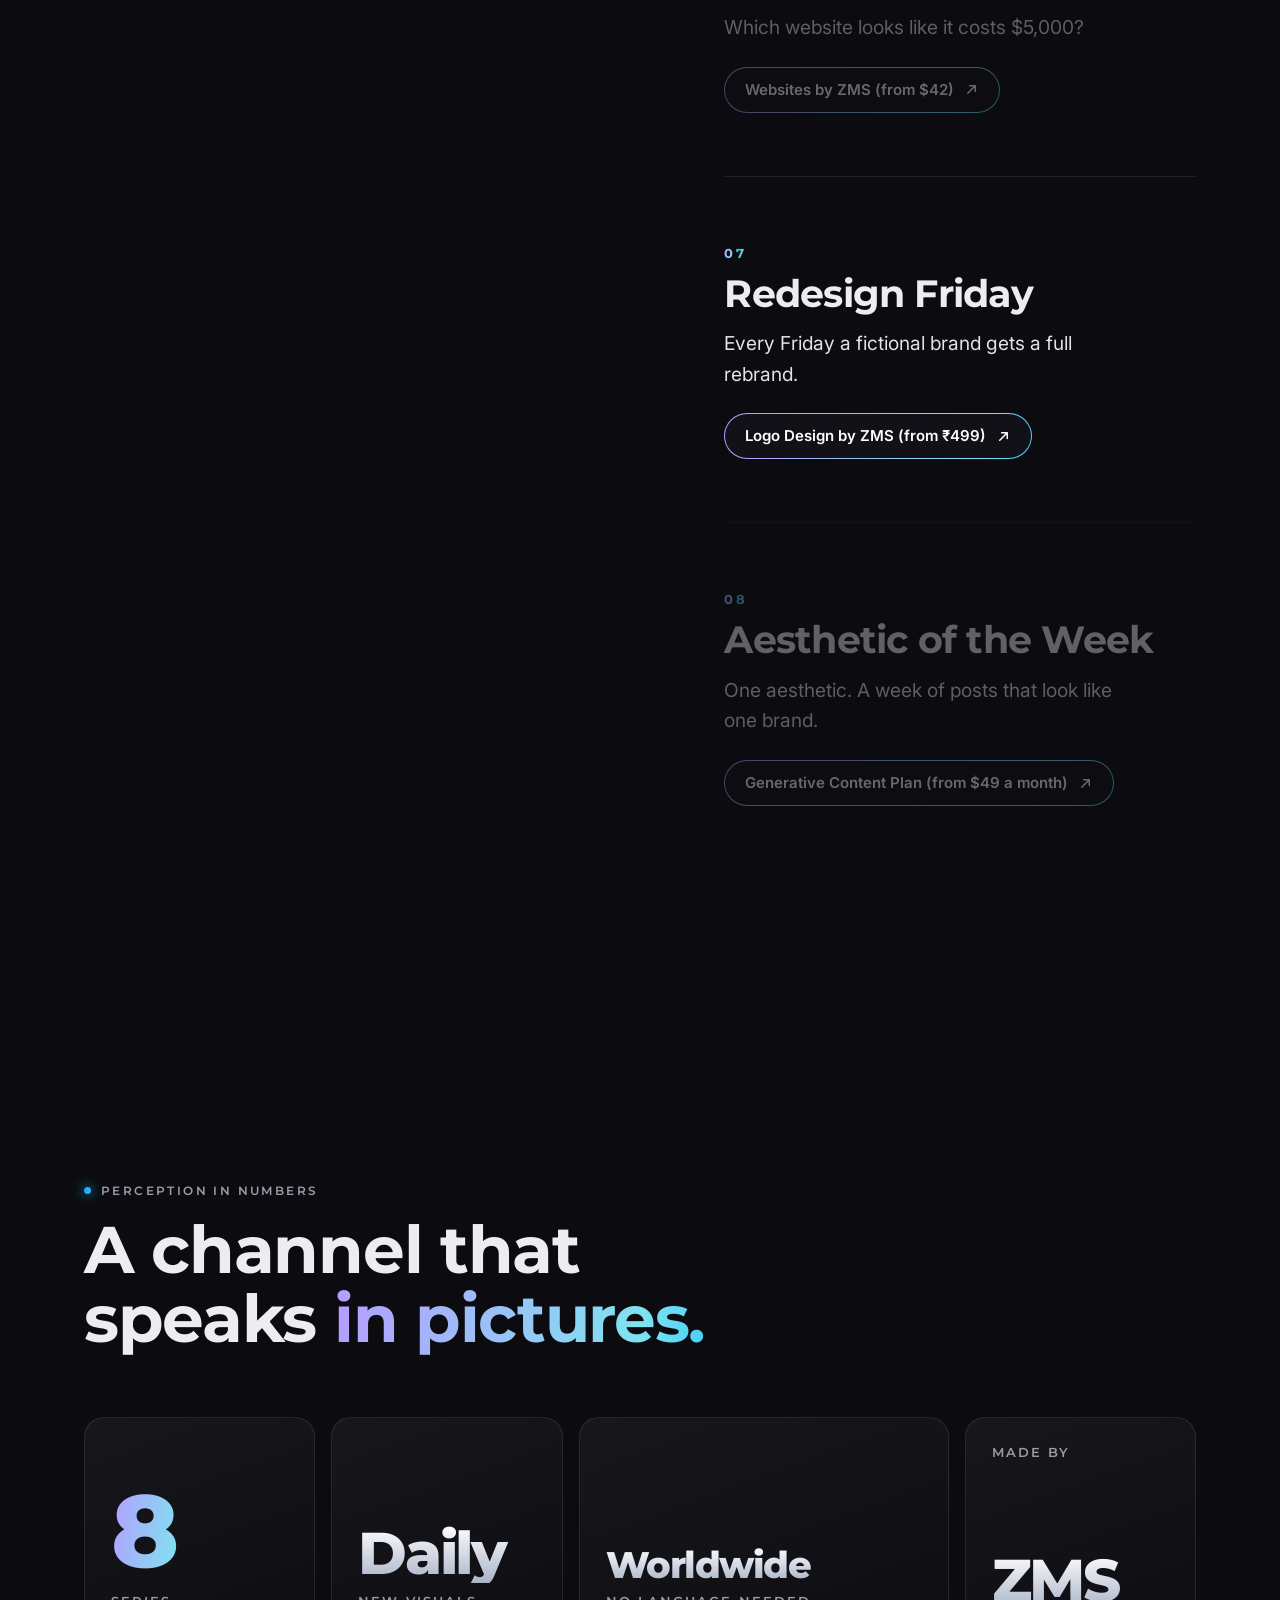
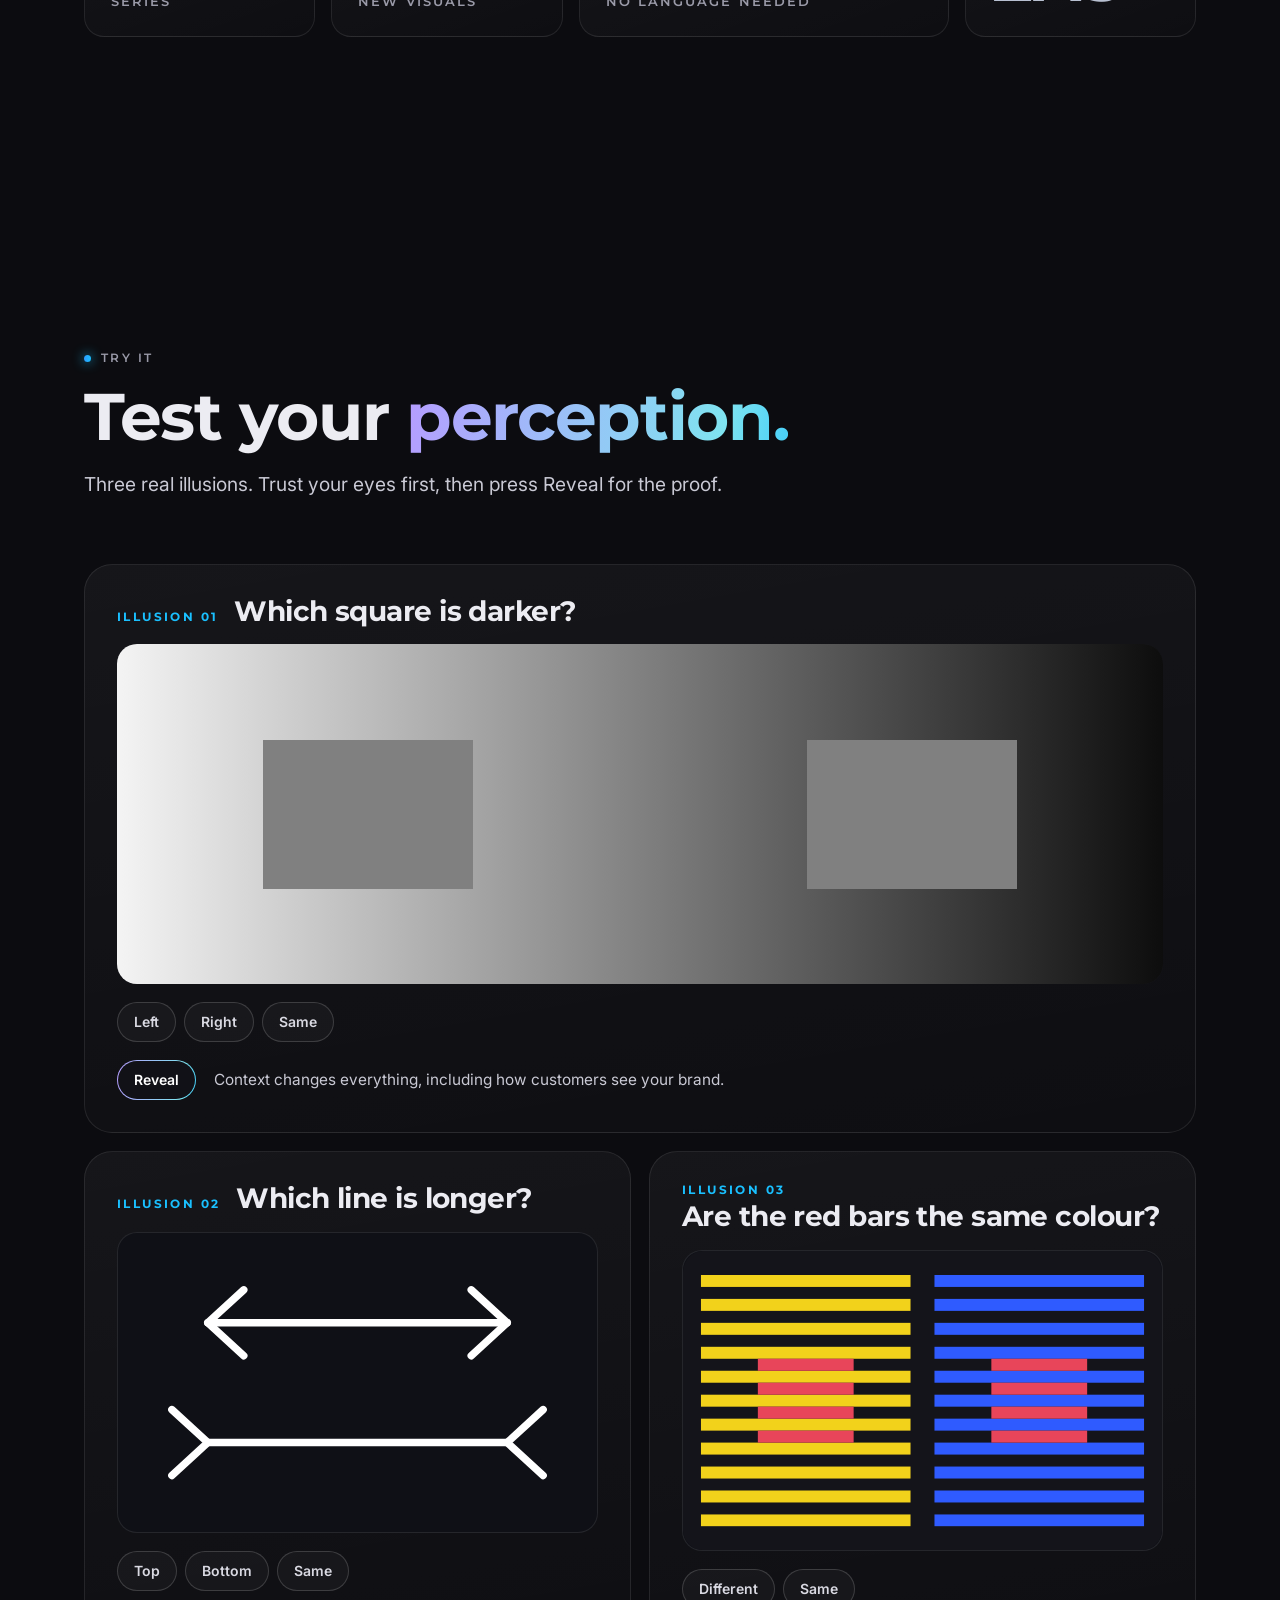
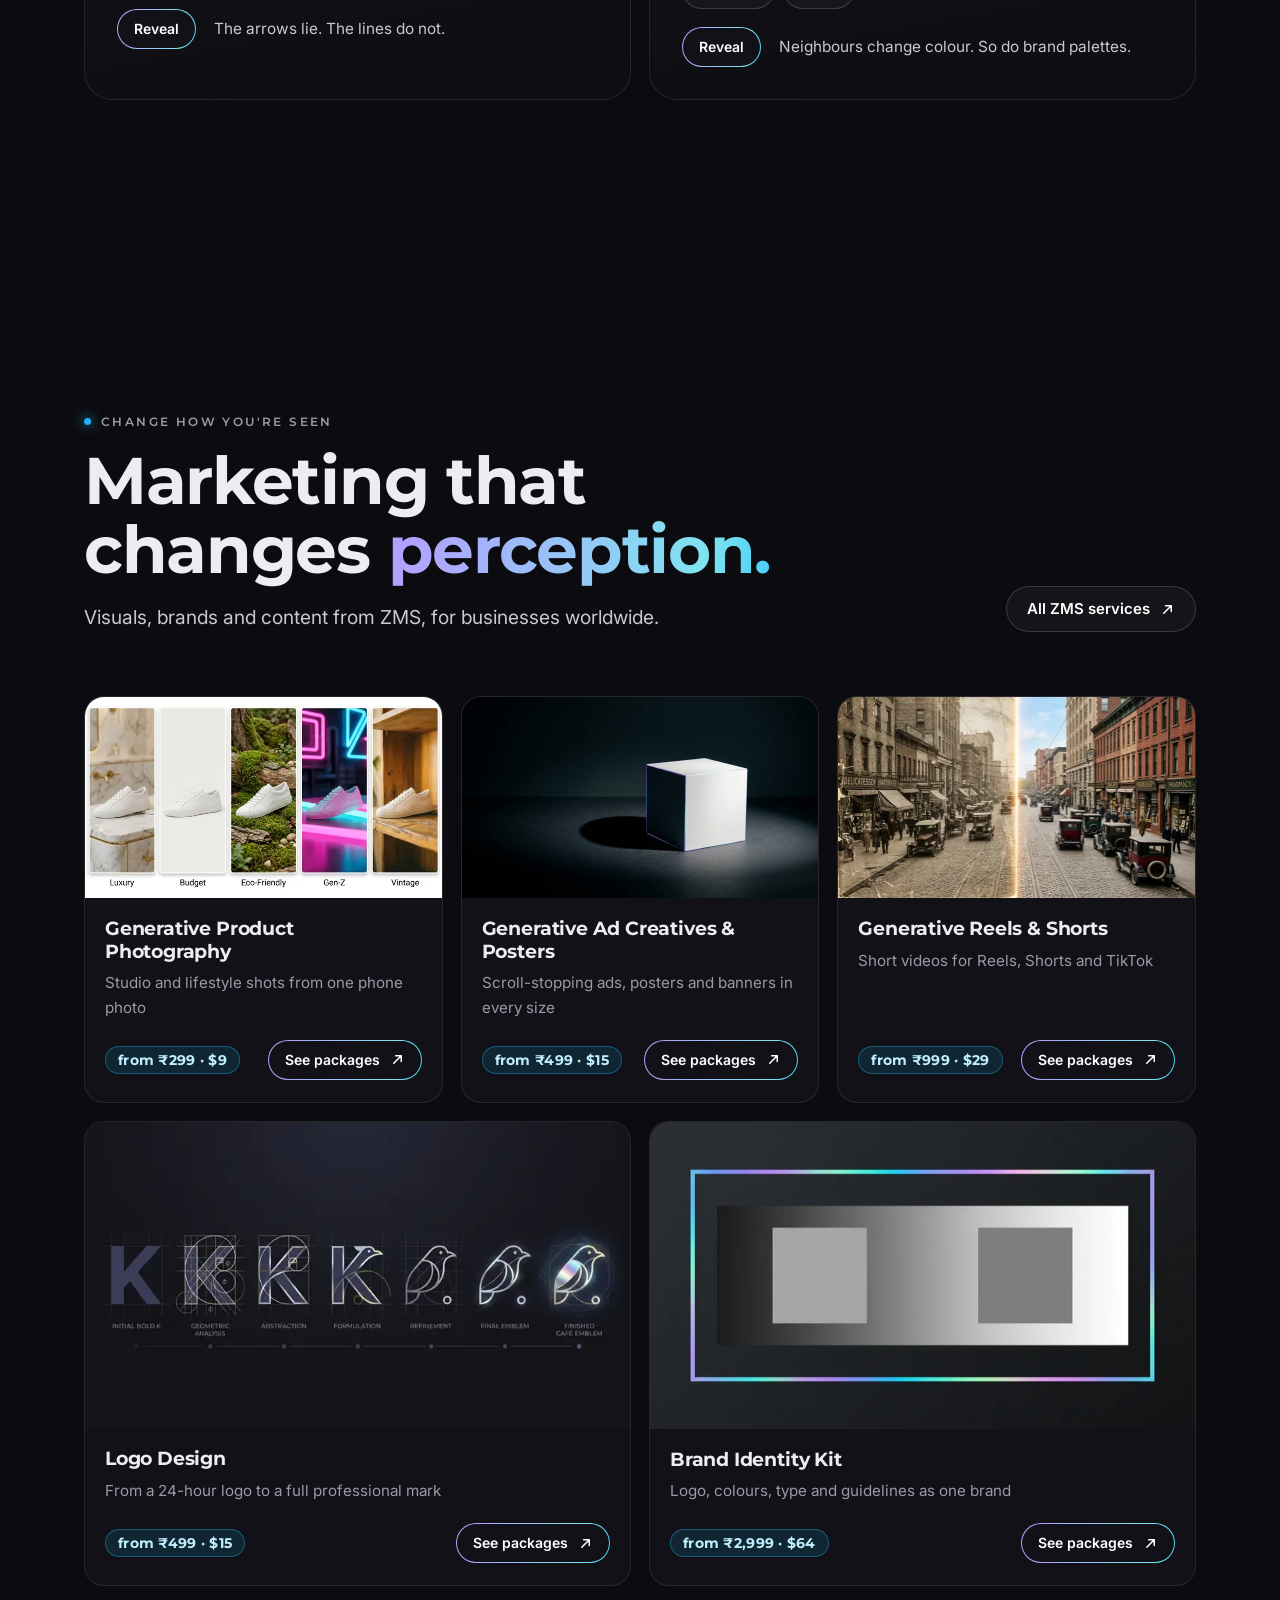
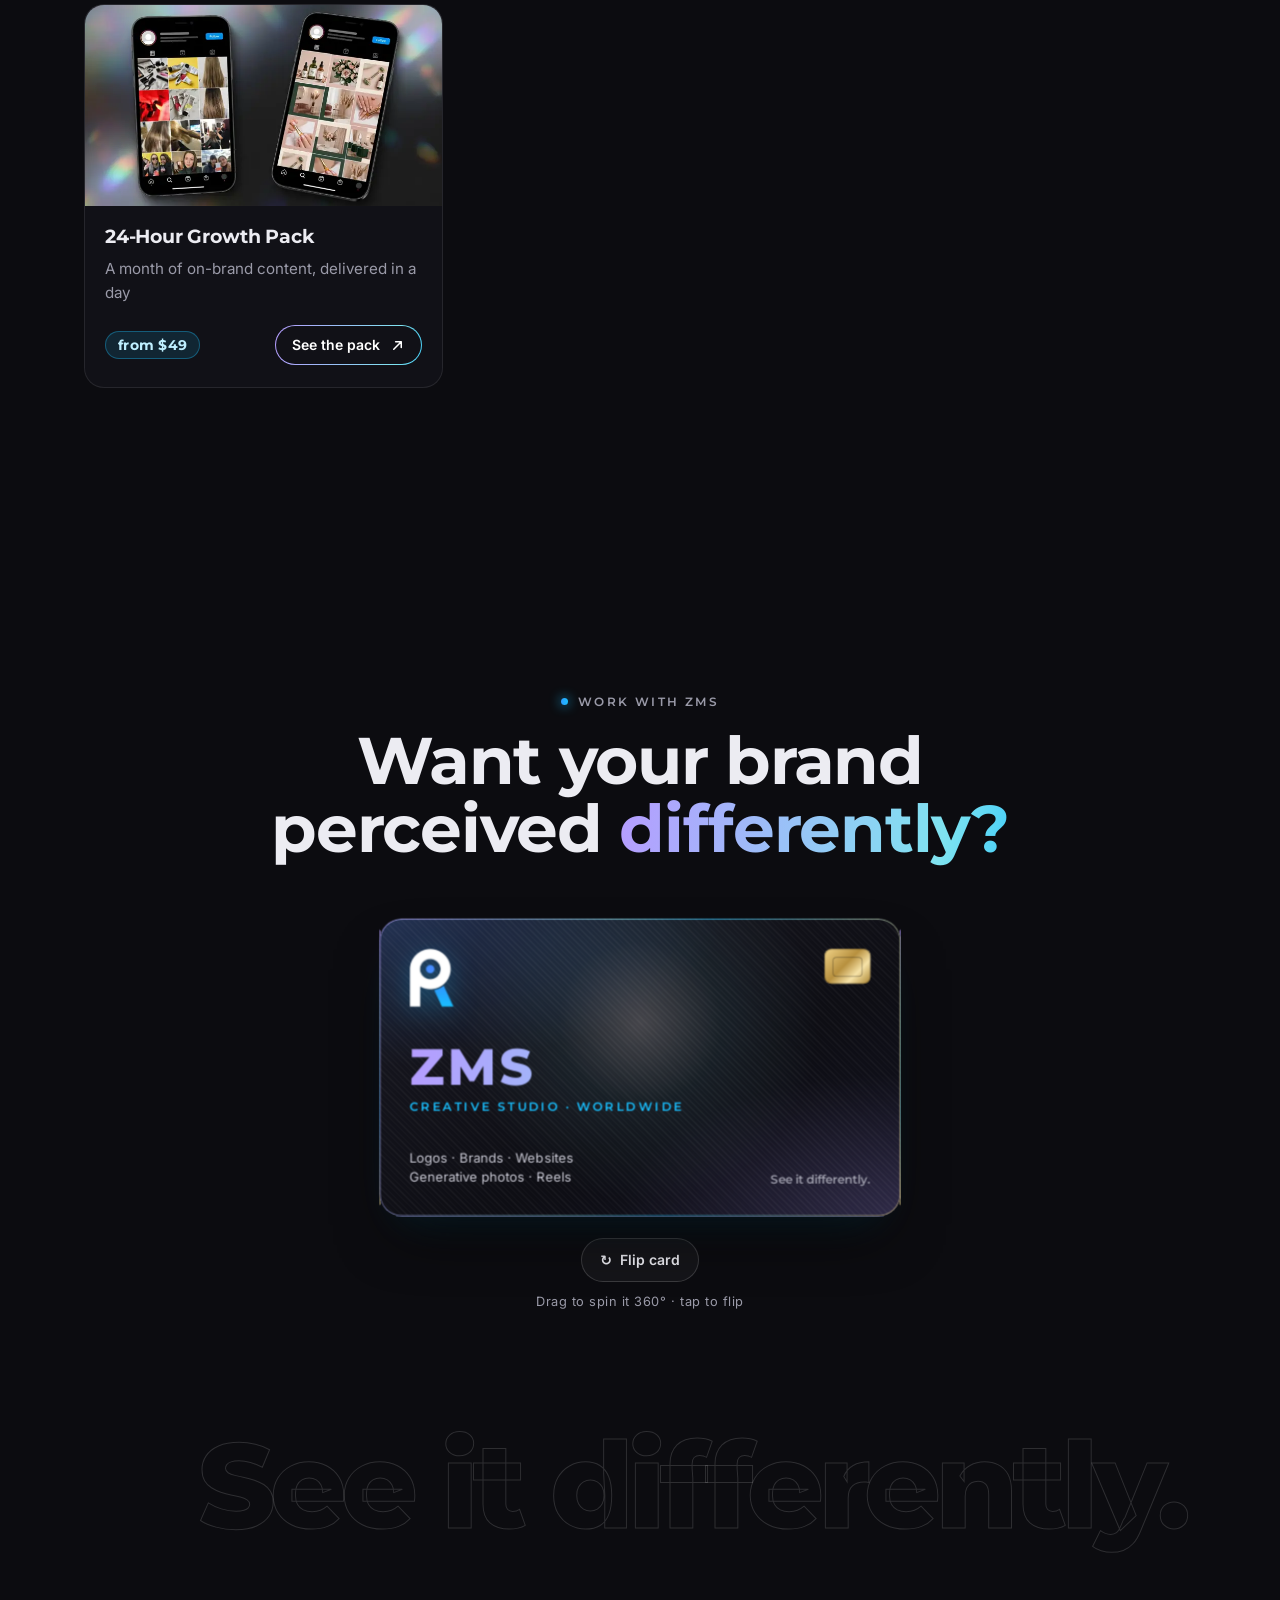
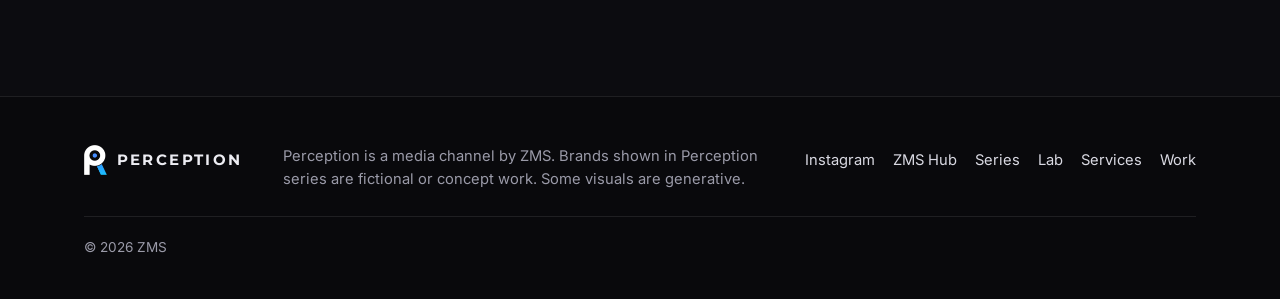
==== commit 153bb0a7: "Perception: business card spins 360 by drag, with momentum and card edges" ====
--- a/perception/index.html
+++ b/perception/index.html
@@ -228,6 +228,7 @@
   <div class="bc" data-reveal>
     <div class="bc__tilt" id="bcTilt">
       <div class="bc__card" id="bcCard">
+        <i class="bc__edge bc__edge--r" aria-hidden="true"></i><i class="bc__edge bc__edge--l" aria-hidden="true"></i><i class="bc__edge bc__edge--t" aria-hidden="true"></i><i class="bc__edge bc__edge--b" aria-hidden="true"></i>
         <div class="bc__face bc__front" id="bcFront">
           <span class="bc__glare" aria-hidden="true"></span>
           <div class="bc__top">
@@ -256,6 +257,7 @@
       </div>
     </div>
     <button class="bc__flip" id="bcFlip" type="button" aria-controls="bcCard" aria-pressed="false"><span class="bc__flip-ic" aria-hidden="true">↻</span><span class="bc__flip-t">Flip card</span></button>
+    <p class="bc__hint">Drag to spin it 360° · tap to flip</p>
   </div>
   <p class="bigword" aria-hidden="true">See it differently.</p>
 </section>
--- a/perception/style.css
+++ b/perception/style.css
@@ -355,9 +355,9 @@
 .work__head{text-align:center;display:flex;flex-direction:column;align-items:center}
 .bc{perspective:1400px;display:flex;flex-direction:column;align-items:center;margin-top:clamp(36px,5vw,56px);padding-inline:var(--pad)}
 .bc__tilt{width:min(520px,100%);aspect-ratio:1.75/1;transform-style:preserve-3d;transition:transform .5s var(--ease);will-change:transform;touch-action:pan-y}
-.bc__tilt.is-live{transition:transform .08s linear}
-.bc__card{position:relative;width:100%;height:100%;transform-style:preserve-3d;transition:transform .8s var(--ease);cursor:pointer;animation:bc-float 6s ease-in-out infinite}
-.bc__card.is-flipped{transform:rotateY(180deg);animation:none}
+
+.bc__card{position:relative;width:100%;height:100%;transform-style:preserve-3d;transition:transform .8s var(--ease);cursor:grab;animation:bc-float 6s ease-in-out infinite}
+.bc__card{user-select:none;-webkit-user-select:none}.bc__card:active{cursor:grabbing}
 @keyframes bc-float{0%,100%{transform:translateY(0) rotateX(4deg) rotateY(-8deg)}50%{transform:translateY(-8px) rotateX(-2deg) rotateY(6deg)}}
 .bc__card.is-touched{animation:none}
 .bc__face{position:absolute;inset:0;border-radius:22px;overflow:hidden;-webkit-backface-visibility:hidden;backface-visibility:hidden;padding:clamp(18px,4.4vw,30px);display:flex;flex-direction:column;justify-content:space-between;
@@ -365,7 +365,8 @@
   box-shadow:0 1px 0 rgba(255,255,255,.12) inset,0 0 0 1px rgba(255,255,255,.08) inset,0 30px 60px -20px rgba(0,0,0,.8),0 18px 40px -24px rgba(26,192,255,.35)}
 .bc__face::before{content:"";position:absolute;inset:0;border-radius:inherit;padding:1px;background:var(--holo);-webkit-mask:linear-gradient(#000 0 0) content-box,linear-gradient(#000 0 0);-webkit-mask-composite:xor;mask:linear-gradient(#000 0 0) content-box exclude,linear-gradient(#000 0 0);opacity:.6;pointer-events:none}
 .bc__face::after{content:"";position:absolute;inset:0;pointer-events:none;opacity:.05;background-image:repeating-linear-gradient(45deg,#fff 0 1px,transparent 1px 4px)}
-.bc__back{transform:rotateY(180deg);justify-content:center;gap:clamp(8px,2vw,14px)}
+.bc__front{transform:translateZ(3px)}
+.bc__back{transform:rotateY(180deg) translateZ(3px);justify-content:center;gap:clamp(8px,2vw,14px)}
 .bc__glare{position:absolute;inset:-1px;pointer-events:none;border-radius:inherit;background:radial-gradient(circle at var(--gx,30%) var(--gy,20%),rgba(255,255,255,.22),rgba(127,227,240,.08) 25%,transparent 55%);mix-blend-mode:screen;z-index:1}
 .bc__face>*:not(.bc__glare){position:relative;z-index:2}
 .bc__top{display:flex;justify-content:space-between;align-items:flex-start}
@@ -384,7 +385,14 @@
 .bc__link:hover{background:rgba(255,255,255,.1);border-color:rgba(255,255,255,.3)}
 .bc__link--main{border-color:transparent;background:linear-gradient(#15151d,#15151d) padding-box,var(--holo) border-box}
 .bc__link .ico{width:12px;height:12px}
+.bc__edge{position:absolute;top:10px;bottom:10px;width:6px;background:linear-gradient(180deg,#b69cff,#7fe3f0,#1ac0ff,#f3d58a);border-radius:3px;opacity:.9}
+.bc__edge--r{right:-3px;transform:rotateY(90deg)}
+.bc__edge--l{left:-3px;transform:rotateY(-90deg)}
+.bc__edge--t,.bc__edge--b{top:auto;bottom:auto;left:16px;right:16px;width:auto;height:6px}
+.bc__edge--t{top:-3px;transform:rotateX(90deg)}
+.bc__edge--b{bottom:-3px;transform:rotateX(-90deg)}
 .bc__flip{margin-top:22px;display:inline-flex;align-items:center;gap:8px;min-height:44px;padding:10px 18px;border-radius:999px;border:1px solid var(--line-2);background:rgba(255,255,255,.04);font:600 14px/1 var(--body);cursor:pointer;transition:background .2s}
+.bc__hint{margin-top:10px;font-size:.8rem;color:var(--mist);letter-spacing:.04em}
 .bc__flip:hover{background:rgba(255,255,255,.1)}
 .bc__flip-ic{display:inline-block;transition:transform .6s var(--ease)}
 .bc__flip[aria-pressed="true"] .bc__flip-ic{transform:rotate(180deg)}
